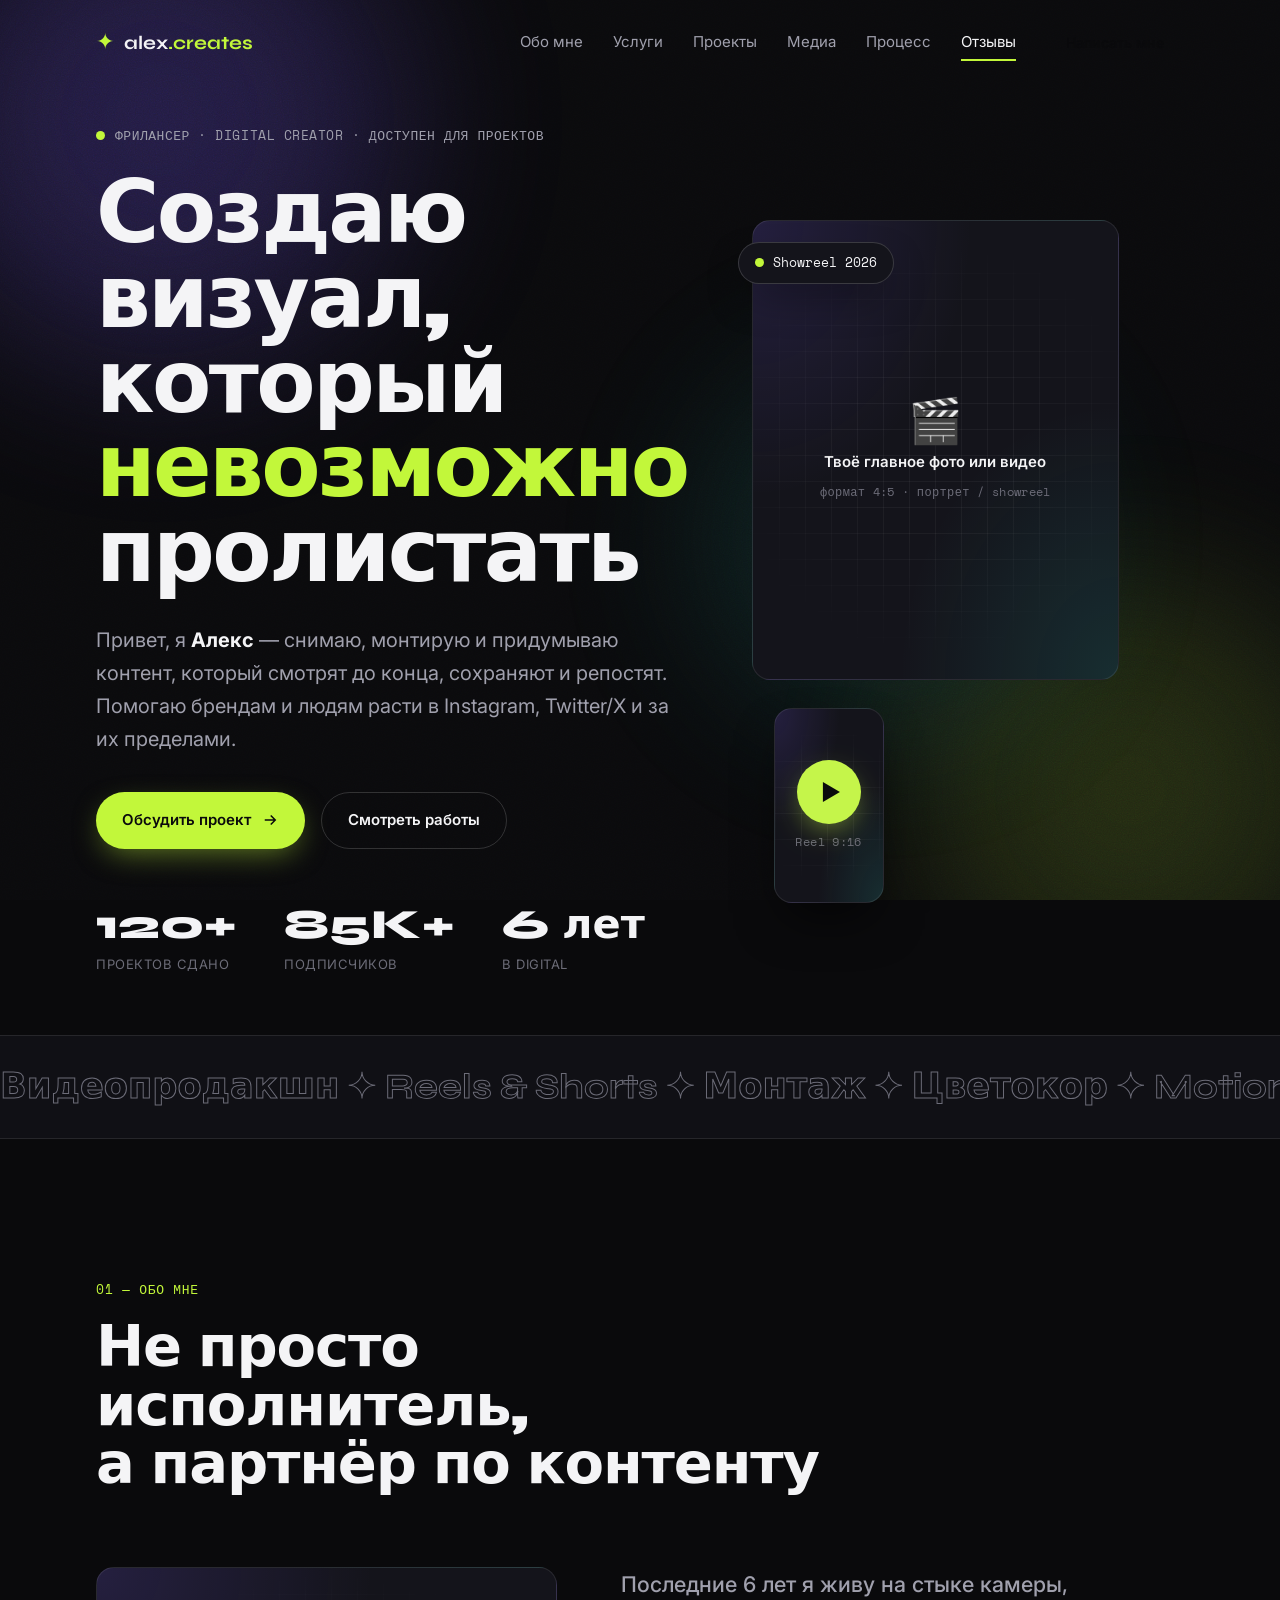
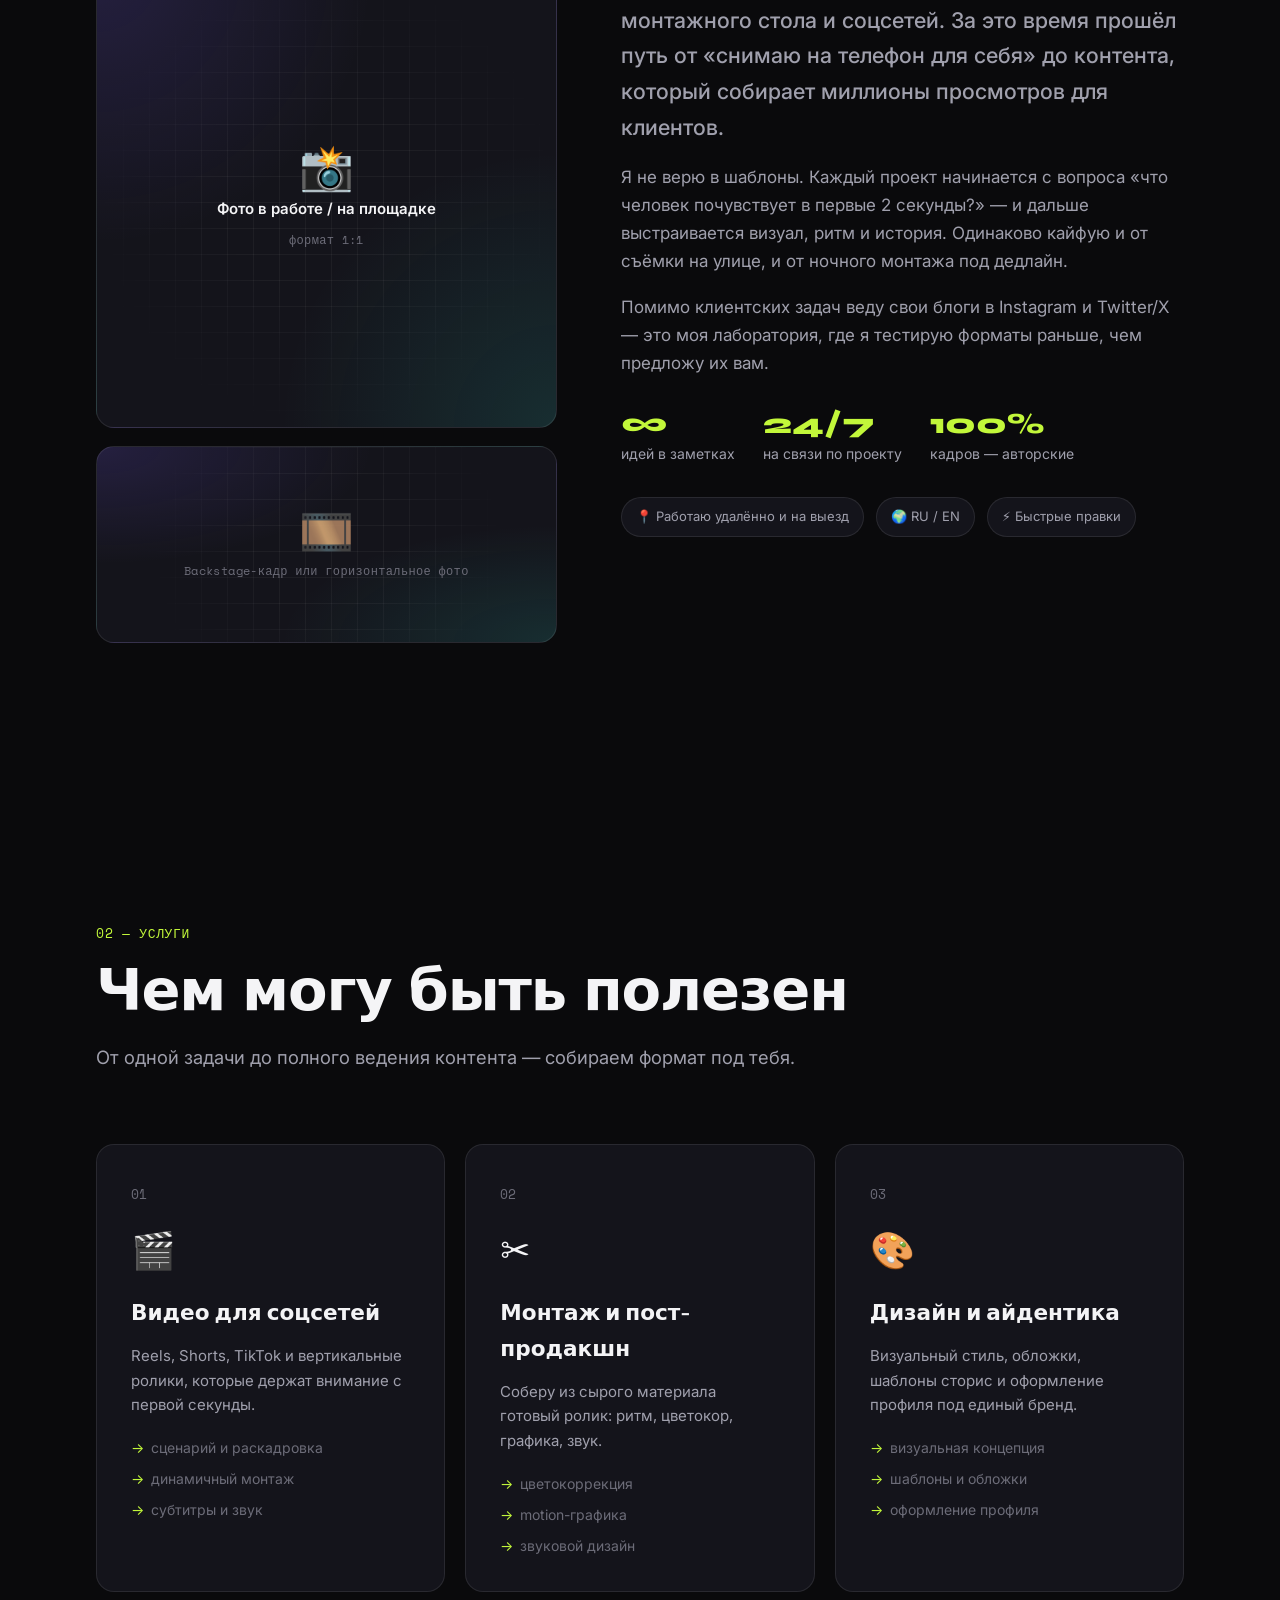
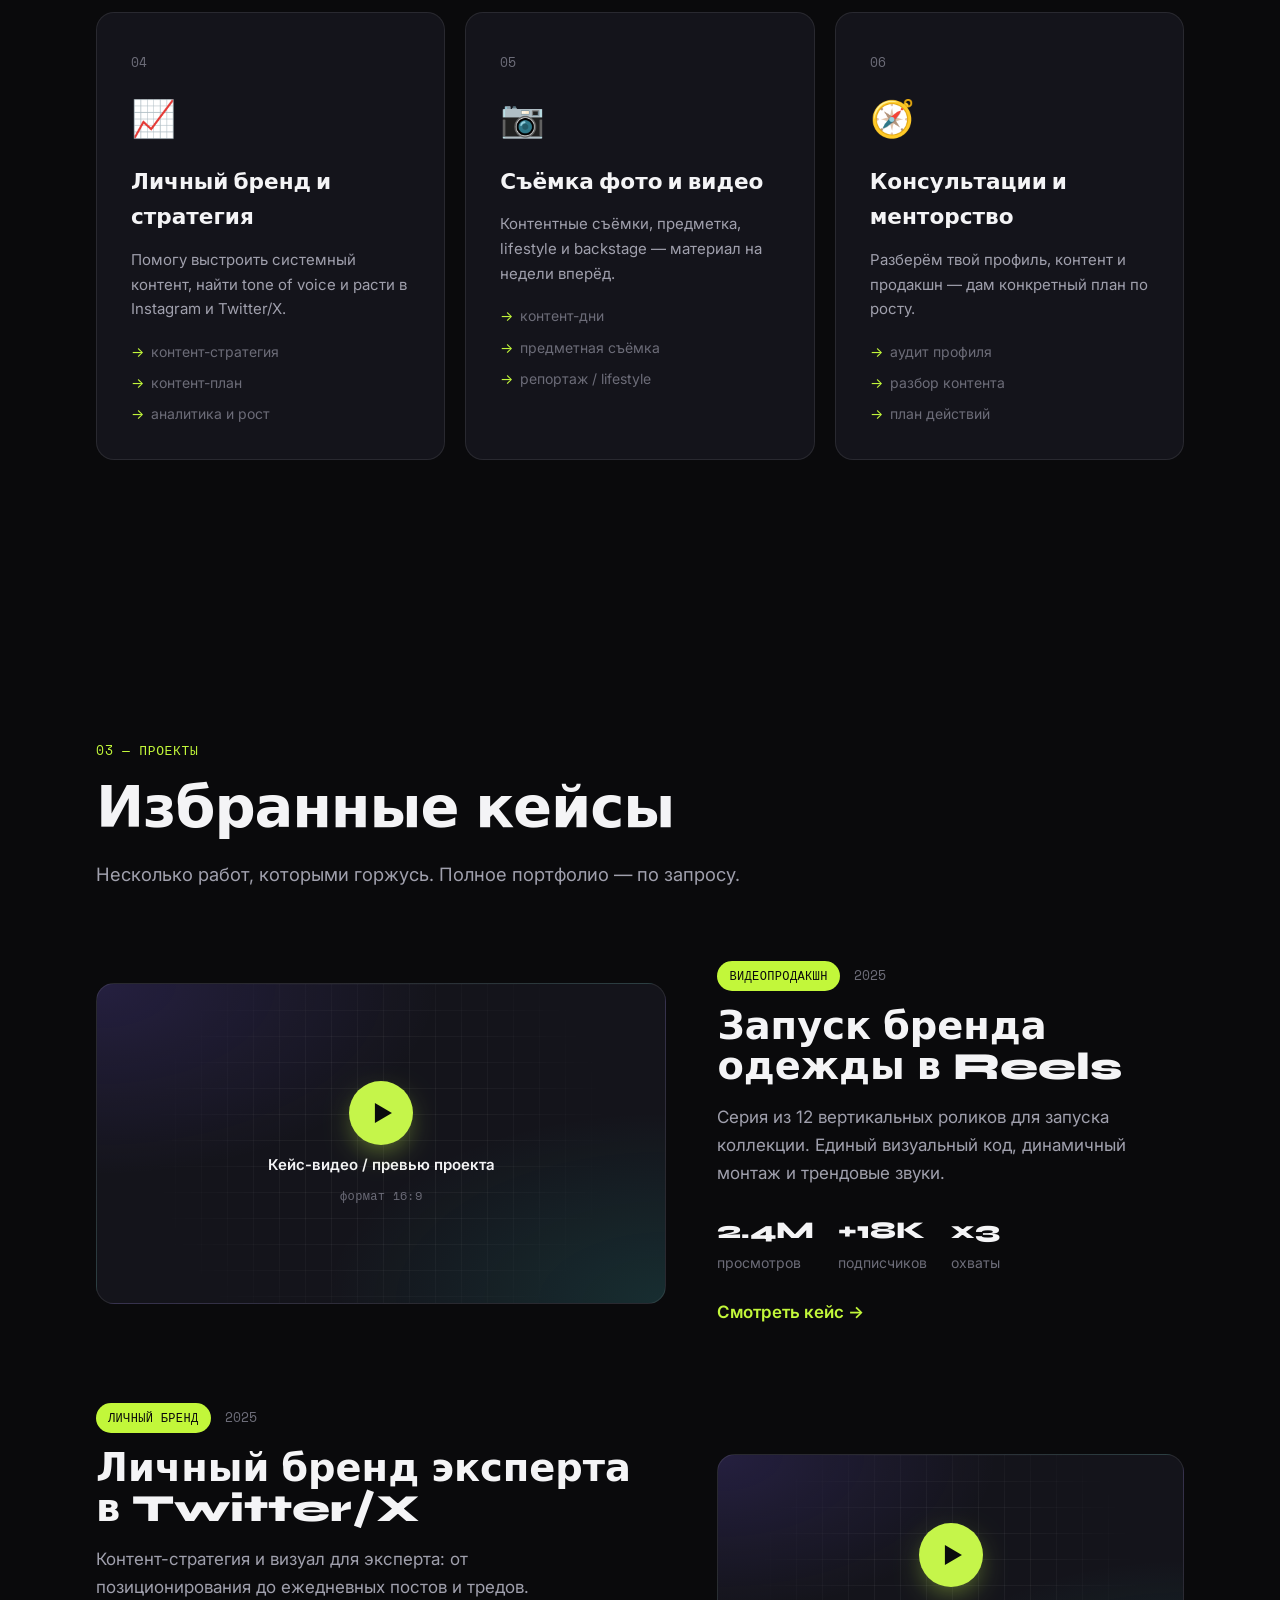
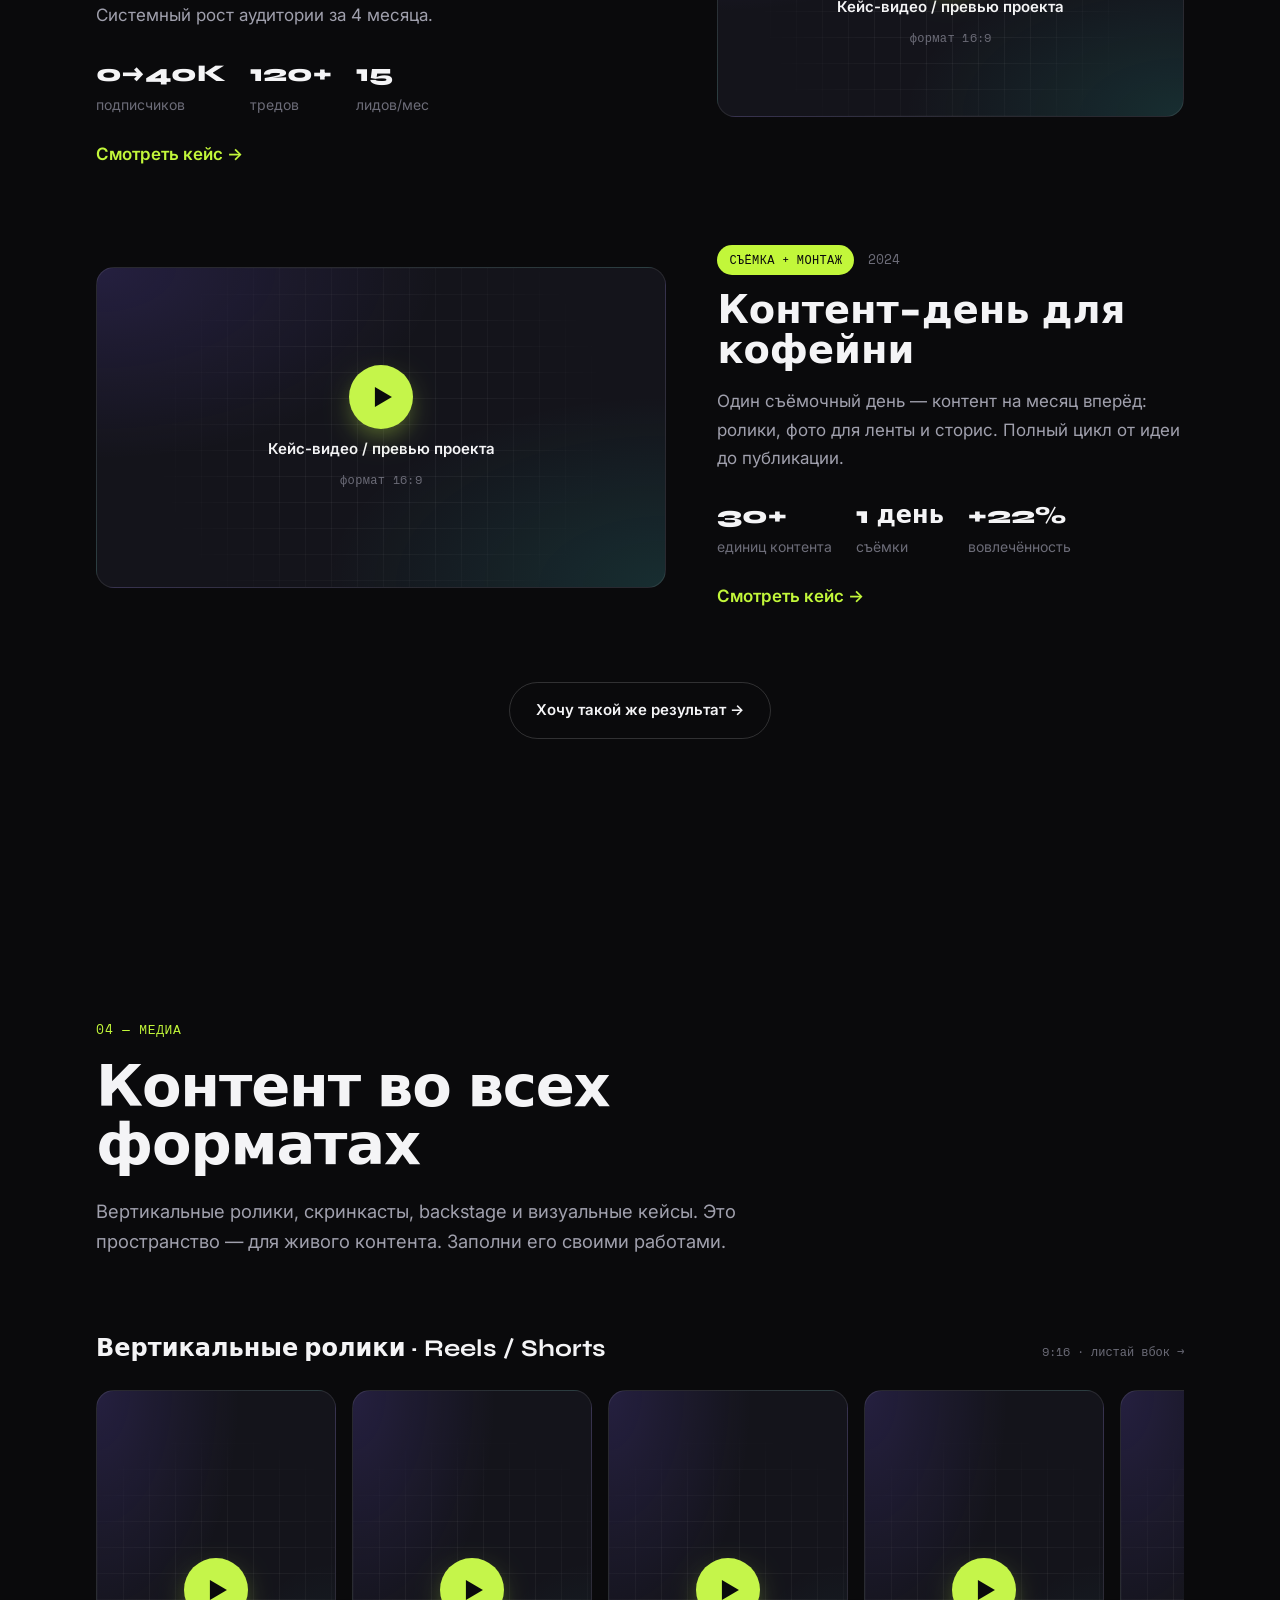
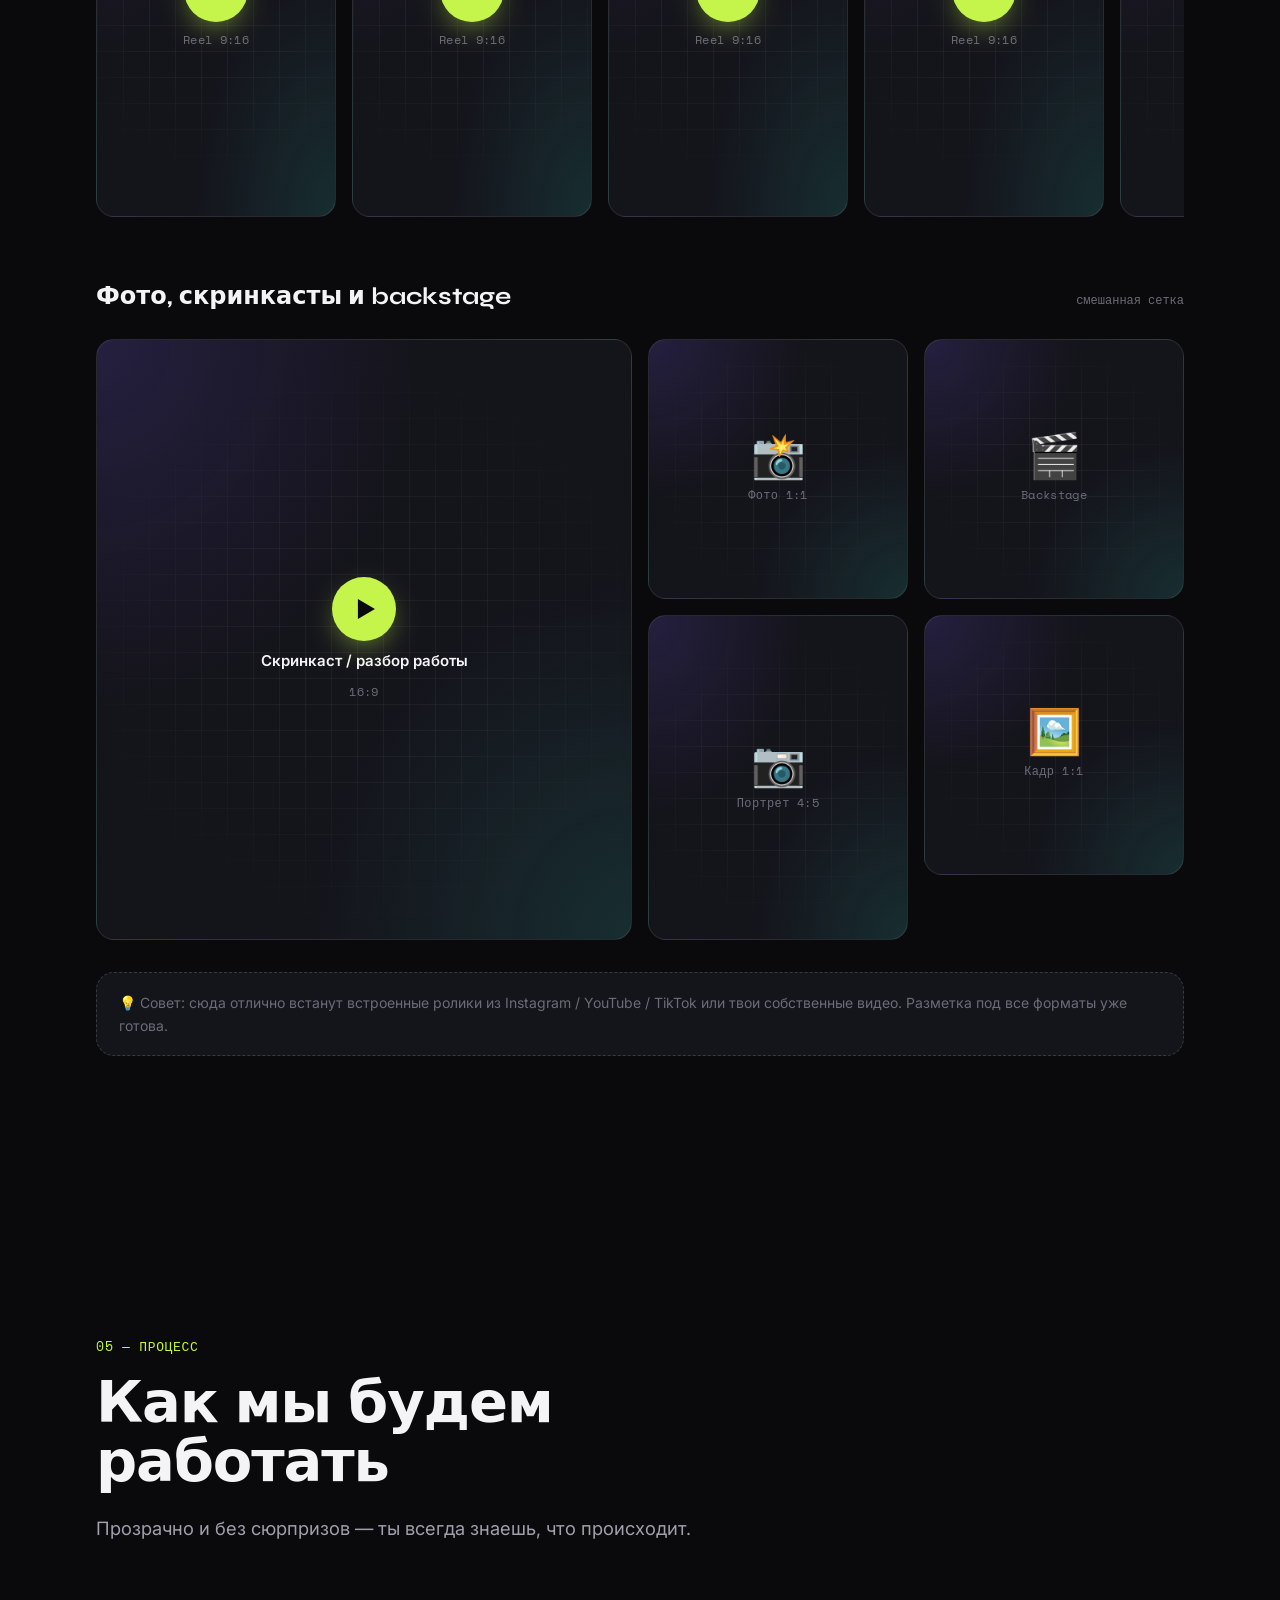
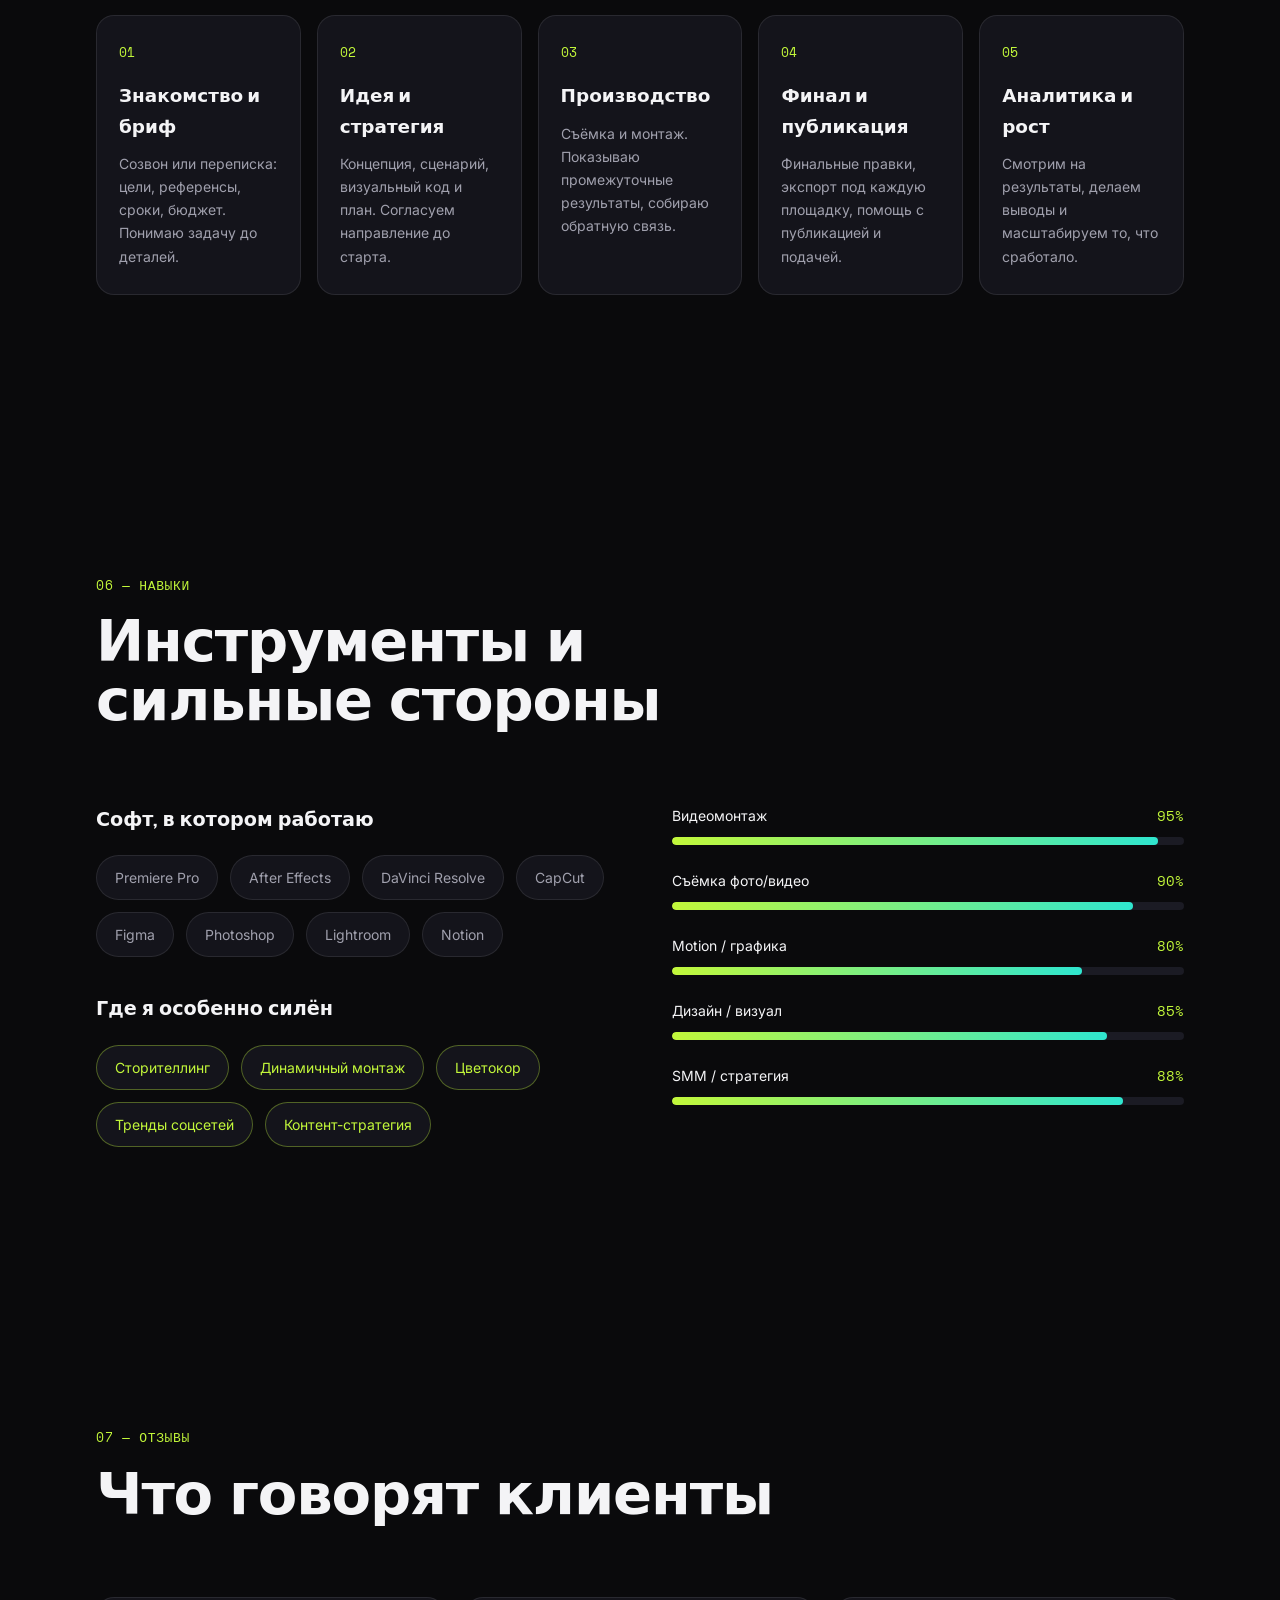
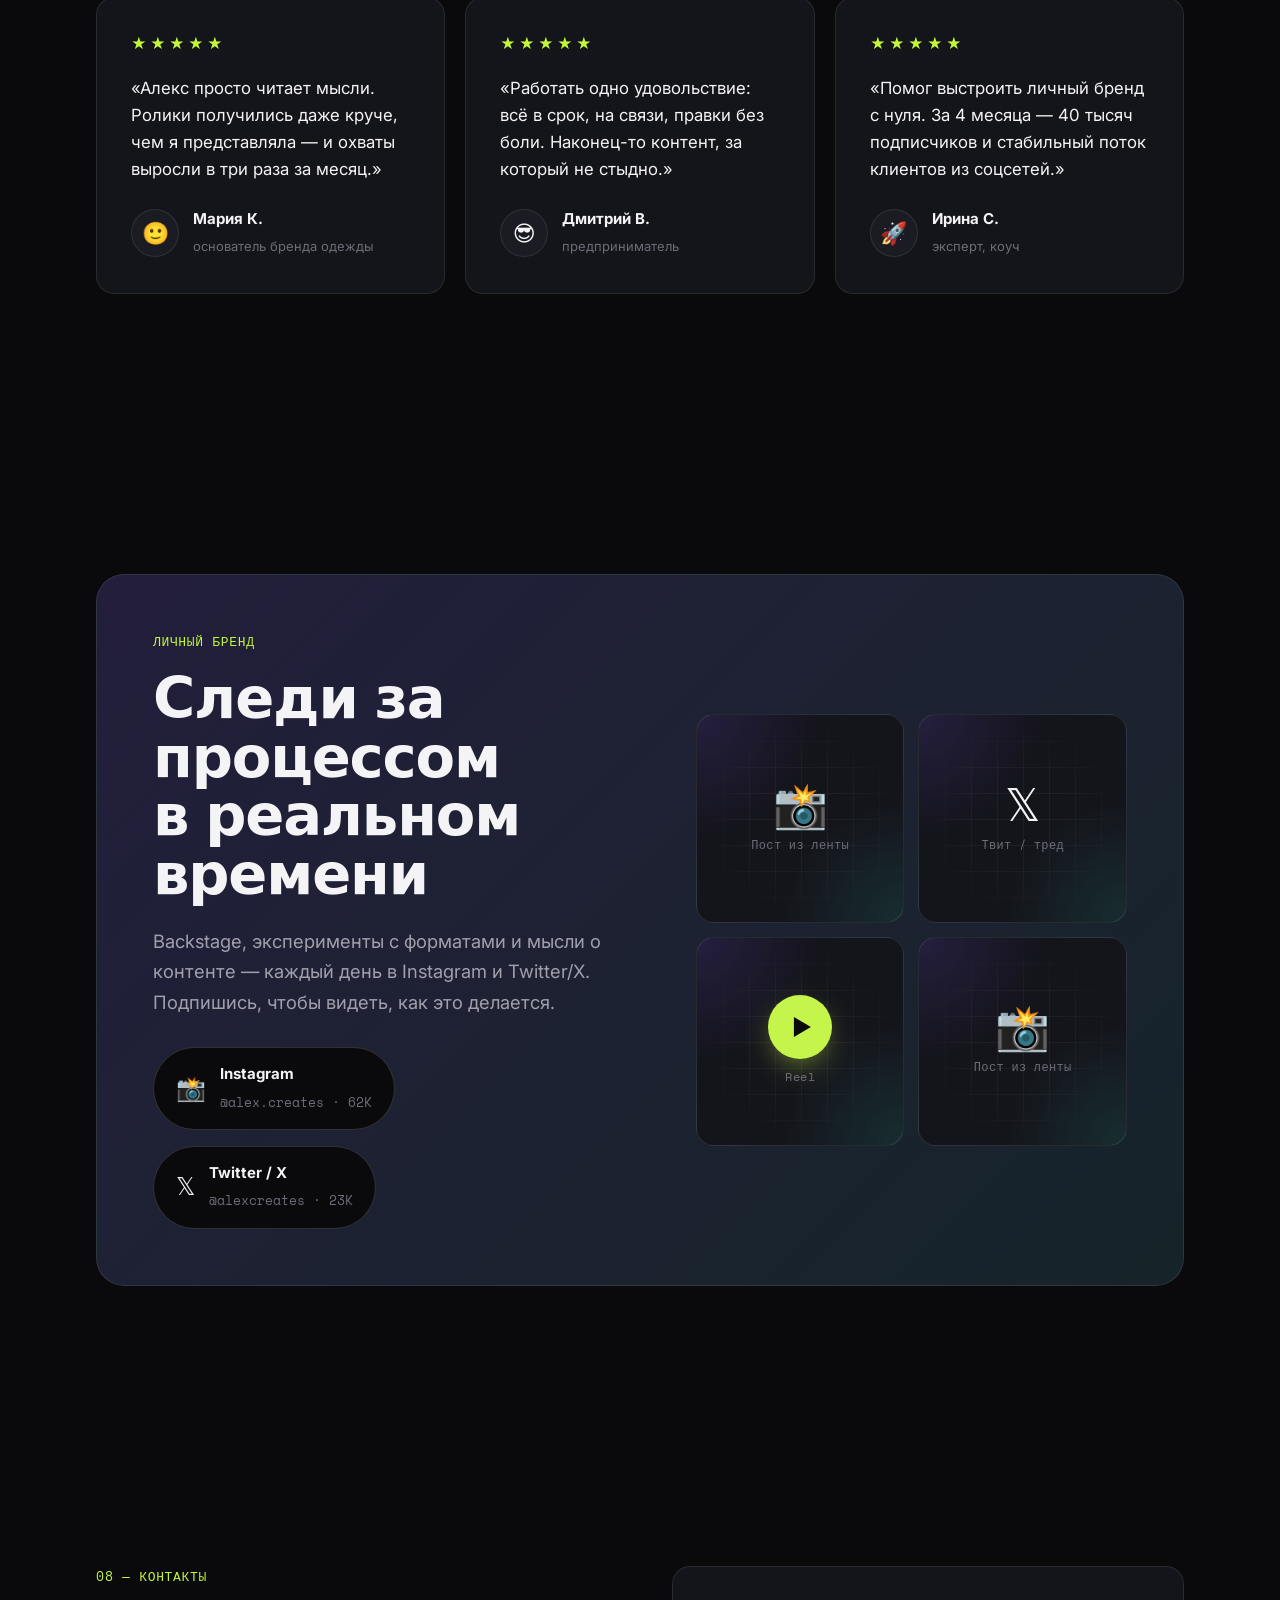
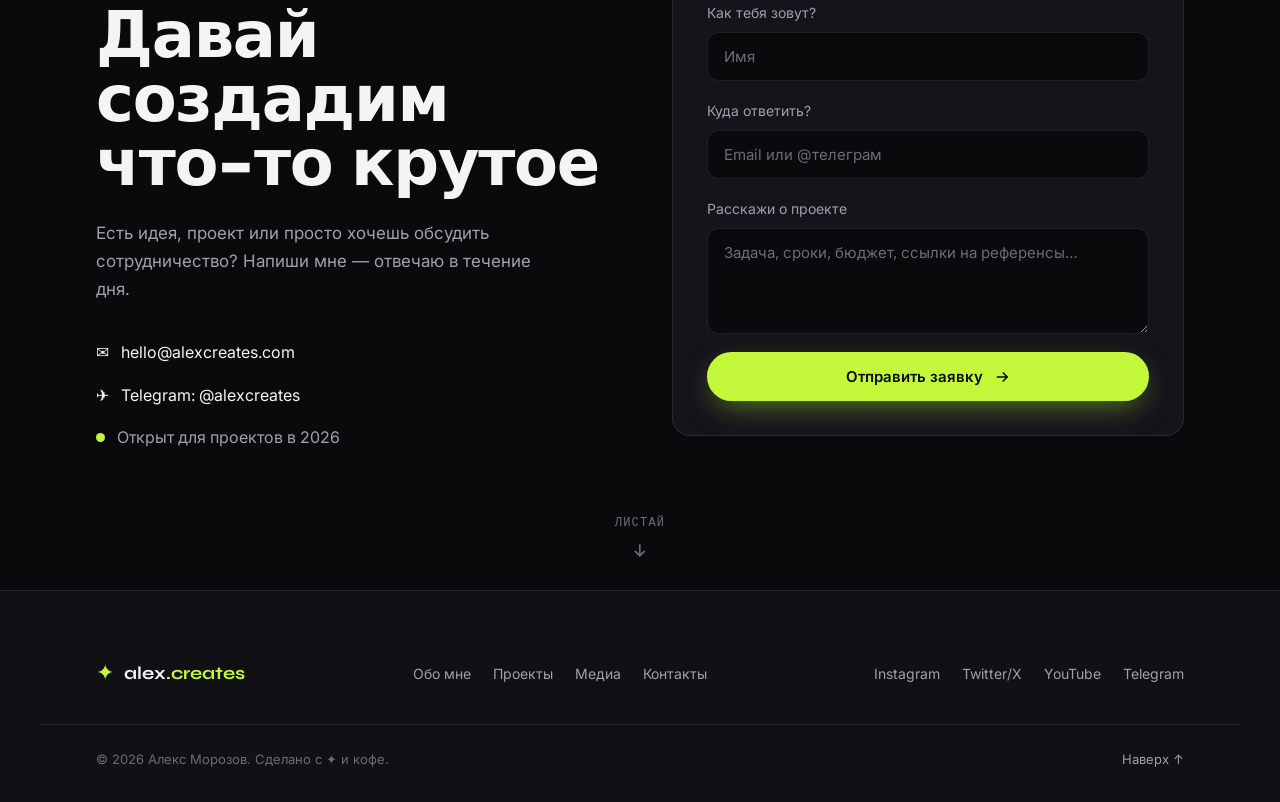
==== portfolio-standalone.html @ 22dbc84e "chore: добавить standalone-версию сайта (всё в одном файле) Встроены CSS и JS для открытия без серве" ====
<!DOCTYPE html>
<html lang="ru">
<head>
  <meta charset="UTF-8" />
  <meta name="viewport" content="width=device-width, initial-scale=1.0" />
  <meta name="theme-color" content="#0a0a0c" />

  <!-- ====== SEO / соцсети — отредактируй под себя ====== -->
  <title>Алекс Морозов — Digital Creator & Фрилансер</title>
  <meta name="description" content="Digital creator и фрилансер: видео, контент для соцсетей, дизайн и личный бренд. Создаю визуал, который невозможно пролистать. Открыт к новым проектам." />
  <meta name="author" content="Алекс Морозов" />

  <meta property="og:type" content="website" />
  <meta property="og:title" content="Алекс Морозов — Digital Creator & Фрилансер" />
  <meta property="og:description" content="Видео, контент для соцсетей, дизайн и личный бренд. Создаю визуал, который невозможно пролистать." />
  <meta property="og:image" content="assets/og-image.jpg" />
  <meta name="twitter:card" content="summary_large_image" />

  <!-- ====== Шрифты ====== -->
  <link rel="preconnect" href="https://fonts.googleapis.com" />
  <link rel="preconnect" href="https://fonts.gstatic.com" crossorigin />
  <link href="https://fonts.googleapis.com/css2?family=Syne:wght@600;700;800&family=Inter:wght@400;500;600&family=Space+Mono:wght@400;700&display=swap" rel="stylesheet" />

  <!-- ====== Иконка (можно заменить на свой favicon) ====== -->
  <link rel="icon" href="data:image/svg+xml,<svg xmlns='http://www.w3.org/2000/svg' viewBox='0 0 100 100'><text y='.9em' font-size='90'>✦</text></svg>" />

  <style>
/* =========================================================
   Alex Creates — портфолио digital creator
   Стиль: тёмная тема, акцент-лайм, ambient-градиенты
   ========================================================= */

/* ---------- Переменные ---------- */
:root {
  --bg: #0a0a0c;
  --bg-soft: #101015;
  --surface: #14141b;
  --surface-2: #1b1b24;
  --border: rgba(255, 255, 255, 0.09);
  --border-strong: rgba(255, 255, 255, 0.16);

  --text: #f4f4f6;
  --text-muted: #a0a0ad;
  --text-dim: #6c6c78;

  --acid: #c2f73a;          /* основной акцент */
  --acid-dark: #a6db1f;
  --violet: #7c5cff;
  --cyan: #2fe6cf;

  --radius: 18px;
  --radius-lg: 28px;
  --maxw: 1200px;
  --gutter: clamp(20px, 5vw, 56px);

  --font-display: "Syne", system-ui, sans-serif;
  --font-body: "Inter", system-ui, sans-serif;
  --font-mono: "Space Mono", ui-monospace, monospace;

  --ease: cubic-bezier(0.22, 1, 0.36, 1);
}

/* ---------- Reset ---------- */
*, *::before, *::after { box-sizing: border-box; margin: 0; padding: 0; }

html { scroll-behavior: smooth; -webkit-text-size-adjust: 100%; }

body {
  font-family: var(--font-body);
  background: var(--bg);
  color: var(--text);
  line-height: 1.65;
  font-size: 17px;
  overflow-x: hidden;
  -webkit-font-smoothing: antialiased;
  text-rendering: optimizeLegibility;
}

img, svg, video { display: block; max-width: 100%; }
a { color: inherit; text-decoration: none; }
button { font-family: inherit; cursor: pointer; border: none; background: none; color: inherit; }
ul, ol { list-style: none; }

::selection { background: var(--acid); color: #0a0a0c; }

:focus-visible { outline: 2px solid var(--acid); outline-offset: 3px; border-radius: 4px; }

.skip-link {
  position: absolute; left: 16px; top: -60px; z-index: 200;
  background: var(--acid); color: #0a0a0c; padding: 10px 18px;
  border-radius: 10px; font-weight: 600; transition: top .25s var(--ease);
}
.skip-link:focus { top: 16px; }

/* ---------- Контейнер / утилиты ---------- */
.container { width: 100%; max-width: var(--maxw); margin-inline: auto; padding-inline: var(--gutter); }

.section { padding-block: clamp(72px, 11vw, 140px); position: relative; }

.eyebrow {
  font-family: var(--font-mono); font-size: 13px; letter-spacing: .04em;
  color: var(--text-muted); text-transform: uppercase;
  display: inline-flex; align-items: center; gap: 10px; margin-bottom: 26px;
}

.status-dot {
  width: 9px; height: 9px; border-radius: 50%; background: var(--acid);
  box-shadow: 0 0 0 0 rgba(194, 247, 58, .6);
  animation: pulse 2.4s infinite;
}
@keyframes pulse {
  0% { box-shadow: 0 0 0 0 rgba(194, 247, 58, .55); }
  70% { box-shadow: 0 0 0 9px rgba(194, 247, 58, 0); }
  100% { box-shadow: 0 0 0 0 rgba(194, 247, 58, 0); }
}

.accent-text {
  color: var(--acid);
  position: relative;
  white-space: nowrap;
}

/* ---------- Заголовки секций ---------- */
.section__head { max-width: 760px; margin-bottom: clamp(40px, 6vw, 72px); }
.section__tag {
  font-family: var(--font-mono); font-size: 13px; color: var(--acid);
  letter-spacing: .05em; text-transform: uppercase; display: block; margin-bottom: 18px;
}
.section__title {
  font-family: var(--font-display); font-weight: 800;
  font-size: clamp(2rem, 5.5vw, 3.6rem); line-height: 1.02; letter-spacing: -0.02em;
}
.section__sub { color: var(--text-muted); margin-top: 20px; font-size: clamp(1rem, 2vw, 1.15rem); max-width: 60ch; }

/* ---------- Кнопки ---------- */
.btn {
  display: inline-flex; align-items: center; gap: 10px;
  padding: 15px 26px; border-radius: 100px; font-weight: 600;
  font-size: 15px; transition: transform .35s var(--ease), background .3s, color .3s, box-shadow .3s;
  white-space: nowrap; will-change: transform;
}
.btn svg { transition: transform .35s var(--ease); }
.btn:hover svg { transform: translateX(4px); }

.btn--primary { background: var(--acid); color: #0a0a0c; box-shadow: 0 10px 30px -8px rgba(194, 247, 58, .5); }
.btn--primary:hover { transform: translateY(-3px); box-shadow: 0 16px 40px -8px rgba(194, 247, 58, .65); }

.btn--ghost { border: 1.5px solid var(--border-strong); color: var(--text); }
.btn--ghost:hover { background: var(--text); color: var(--bg); transform: translateY(-3px); }

.btn--small { padding: 11px 20px; font-size: 14px; }
.btn--full { width: 100%; justify-content: center; }

/* ---------- Фоновые эффекты ---------- */
.grain {
  position: fixed; inset: 0; z-index: 1; pointer-events: none; opacity: .4;
  mix-blend-mode: overlay;
  background-image: url("data:image/svg+xml,%3Csvg xmlns='http://www.w3.org/2000/svg' width='120' height='120'%3E%3Cfilter id='n'%3E%3CfeTurbulence type='fractalNoise' baseFrequency='0.85' numOctaves='3' stitchTiles='stitch'/%3E%3C/filter%3E%3Crect width='100%25' height='100%25' filter='url(%23n)'/%3E%3C/svg%3E");
}

.bg-blobs { position: fixed; inset: 0; z-index: 0; pointer-events: none; overflow: hidden; }
.blob {
  position: absolute; border-radius: 50%; filter: blur(90px); opacity: .22;
  will-change: transform;
}
.blob--1 { width: 480px; height: 480px; background: var(--violet); top: -120px; left: -80px; animation: float1 22s var(--ease) infinite alternate; }
.blob--2 { width: 420px; height: 420px; background: var(--acid); bottom: -100px; right: -60px; opacity: .14; animation: float2 26s var(--ease) infinite alternate; }
.blob--3 { width: 360px; height: 360px; background: var(--cyan); top: 40%; left: 55%; opacity: .12; animation: float3 30s var(--ease) infinite alternate; }
@keyframes float1 { to { transform: translate(120px, 80px) scale(1.15); } }
@keyframes float2 { to { transform: translate(-100px, -60px) scale(1.1); } }
@keyframes float3 { to { transform: translate(-80px, 60px) scale(.9); } }

/* поверх фоновых слоёв — контент */
.header, main, .footer { position: relative; z-index: 2; }

/* ---------- Кастомный курсор ---------- */
.cursor, .cursor-dot { position: fixed; top: 0; left: 0; z-index: 999; pointer-events: none; border-radius: 50%; opacity: 0; }
.cursor {
  width: 34px; height: 34px; border: 1.5px solid var(--acid);
  transform: translate(-50%, -50%);
  transition: width .25s var(--ease), height .25s var(--ease), background .25s, opacity .3s, border-color .25s;
}
.cursor-dot { width: 6px; height: 6px; background: var(--acid); transform: translate(-50%, -50%); }
.cursor.is-link { width: 60px; height: 60px; background: rgba(194, 247, 58, .12); border-color: transparent; }
.cursor.is-media { width: 76px; height: 76px; background: rgba(194, 247, 58, .14); border-color: var(--acid); }
.cursor.is-media::after { content: "VIEW"; font-family: var(--font-mono); font-size: 11px; color: var(--acid); letter-spacing: .05em; }
.cursor { display: flex; align-items: center; justify-content: center; }
body.cursor-ready { cursor: none; }
body.cursor-ready a, body.cursor-ready button, body.cursor-ready [data-cursor] { cursor: none; }

/* ---------- Шапка ---------- */
.header {
  position: fixed; top: 0; left: 0; right: 0; z-index: 100;
  padding-block: 20px; transition: padding .3s var(--ease), background .3s, border-color .3s;
  border-bottom: 1px solid transparent;
}
.header.is-scrolled {
  padding-block: 12px;
  background: rgba(10, 10, 12, .72);
  backdrop-filter: blur(16px);
  border-bottom: 1px solid var(--border);
}
.header__inner { display: flex; align-items: center; justify-content: space-between; gap: 24px; }

.logo { display: inline-flex; align-items: center; gap: 10px; font-family: var(--font-display); font-weight: 700; font-size: 19px; }
.logo__mark { color: var(--acid); font-size: 22px; transition: transform .5s var(--ease); }
.logo:hover .logo__mark { transform: rotate(180deg) scale(1.1); }
.logo__accent { color: var(--acid); }

.nav { display: flex; align-items: center; gap: 30px; }
.nav__link { font-size: 15px; color: var(--text-muted); transition: color .25s; position: relative; }
.nav__link::after {
  content: ""; position: absolute; left: 0; bottom: -6px; width: 0; height: 2px;
  background: var(--acid); transition: width .3s var(--ease);
}
.nav__link:hover, .nav__link.is-active { color: var(--text); }
.nav__link:hover::after, .nav__link.is-active::after { width: 100%; }
.nav__cta { color: #0a0a0c !important; }

.burger { display: none; width: 44px; height: 44px; flex-direction: column; justify-content: center; align-items: center; gap: 5px; }
.burger span { width: 24px; height: 2px; background: var(--text); border-radius: 2px; transition: transform .3s var(--ease), opacity .3s; }
.burger.is-open span:nth-child(1) { transform: translateY(7px) rotate(45deg); }
.burger.is-open span:nth-child(2) { opacity: 0; }
.burger.is-open span:nth-child(3) { transform: translateY(-7px) rotate(-45deg); }

/* ---------- Hero ---------- */
.hero { min-height: 100vh; display: flex; flex-direction: column; justify-content: center; padding-top: 120px; padding-bottom: 60px; }
.hero__grid { display: grid; grid-template-columns: 1.15fr 0.85fr; gap: clamp(32px, 5vw, 72px); align-items: center; }

.hero__title {
  font-family: var(--font-display); font-weight: 800;
  font-size: clamp(2.6rem, 7.5vw, 5.4rem); line-height: 0.98; letter-spacing: -0.03em;
  margin-bottom: 28px;
}
.hero__lead { color: var(--text-muted); font-size: clamp(1.05rem, 2.2vw, 1.25rem); max-width: 52ch; margin-bottom: 36px; }
.hero__lead strong { color: var(--text); }

.hero__actions { display: flex; flex-wrap: wrap; gap: 16px; margin-bottom: 56px; }

.hero__stats { display: flex; gap: clamp(24px, 4vw, 48px); flex-wrap: wrap; }
.hero__stats li { display: flex; flex-direction: column; }
.stat__num { font-family: var(--font-display); font-weight: 800; font-size: clamp(1.8rem, 4vw, 2.6rem); line-height: 1; color: var(--text); }
.stat__label { font-size: 13px; color: var(--text-dim); margin-top: 8px; text-transform: uppercase; letter-spacing: .04em; }

/* Hero media */
.hero__media { position: relative; }
.hero__media-badge {
  position: absolute; top: 22px; left: -14px; z-index: 5;
  background: var(--surface); border: 1px solid var(--border-strong); border-radius: 100px;
  padding: 9px 16px; font-size: 13px; font-family: var(--font-mono); display: inline-flex; align-items: center; gap: 9px;
  box-shadow: 0 18px 40px -12px rgba(0,0,0,.6);
}
.hero__media-mini {
  position: absolute; bottom: -28px; right: -22px; width: 110px; z-index: 5;
  box-shadow: 0 24px 50px -14px rgba(0,0,0,.7); border-color: var(--border-strong);
}

/* ---------- Медиа-слоты (заглушки под контент) ---------- */
.media-slot {
  position: relative; overflow: hidden; border-radius: var(--radius);
  background:
    radial-gradient(120% 120% at 0% 0%, rgba(124,92,255,.16), transparent 50%),
    radial-gradient(120% 120% at 100% 100%, rgba(47,230,207,.12), transparent 50%),
    var(--surface);
  border: 1px solid var(--border);
  transition: border-color .35s var(--ease), transform .45s var(--ease), box-shadow .45s var(--ease);
}
.media-slot::after { /* мягкая «решётка», чтобы заглушка читалась как место под медиа */
  content: ""; position: absolute; inset: 0; opacity: .5; pointer-events: none;
  background-image: linear-gradient(var(--border) 1px, transparent 1px), linear-gradient(90deg, var(--border) 1px, transparent 1px);
  background-size: 26px 26px; mask-image: radial-gradient(circle at center, #000 30%, transparent 75%);
}
.media-slot:hover { border-color: var(--acid); transform: translateY(-4px); box-shadow: 0 24px 50px -18px rgba(194,247,58,.25); }
.media-slot__inner {
  position: absolute; inset: 0; z-index: 2; display: flex; flex-direction: column; align-items: center; justify-content: center;
  text-align: center; gap: 8px; padding: 18px;
}
.media-slot__icon { font-size: clamp(28px, 5vw, 44px); line-height: 1; filter: grayscale(.1); transition: transform .4s var(--ease); }
.media-slot:hover .media-slot__icon { transform: scale(1.12) translateY(-2px); }
.media-slot__icon--play {
  width: 64px; height: 64px; border-radius: 50%; background: var(--acid); color: #0a0a0c;
  display: flex; align-items: center; justify-content: center; font-size: 22px; padding-left: 4px;
  box-shadow: 0 10px 30px -8px rgba(194,247,58,.6);
}
.media-slot__title { font-weight: 600; font-size: 15px; color: var(--text); max-width: 24ch; }
.media-slot__hint { font-family: var(--font-mono); font-size: 12px; color: var(--text-dim); letter-spacing: .03em; }

/* пропорции */
.media-slot--portrait { aspect-ratio: 4 / 5; }
.media-slot--square   { aspect-ratio: 1 / 1; }
.media-slot--reel     { aspect-ratio: 9 / 16; }
.media-slot--video    { aspect-ratio: 16 / 9; }
.media-slot--wide     { aspect-ratio: 21 / 9; }

/* ---------- Scroll cue ---------- */
.scroll-cue {
  position: absolute; bottom: 30px; left: 50%; transform: translateX(-50%);
  display: flex; flex-direction: column; align-items: center; gap: 8px;
  font-family: var(--font-mono); font-size: 12px; color: var(--text-dim); letter-spacing: .1em; text-transform: uppercase;
}
.scroll-cue svg { animation: bob 2s var(--ease) infinite; }
@keyframes bob { 0%,100% { transform: translateY(0); } 50% { transform: translateY(6px); } }

/* ---------- Marquee ---------- */
.marquee { overflow: hidden; border-block: 1px solid var(--border); padding-block: 22px; background: var(--bg-soft); }
.marquee__track { display: flex; gap: 0; white-space: nowrap; width: max-content; animation: marquee 32s linear infinite; }
.marquee__track span {
  font-family: var(--font-display); font-weight: 700; font-size: clamp(1.4rem, 3vw, 2.2rem);
  color: transparent; -webkit-text-stroke: 1px var(--text-dim); padding-right: 28px;
}
@keyframes marquee { to { transform: translateX(-50%); } }
.marquee:hover .marquee__track { animation-play-state: paused; }

/* ---------- About ---------- */
.about__grid { display: grid; grid-template-columns: 0.9fr 1.1fr; gap: clamp(32px, 5vw, 64px); align-items: start; }
.about__media { display: flex; flex-direction: column; gap: 18px; position: sticky; top: 100px; }
.about__lead { font-size: clamp(1.1rem, 2.2vw, 1.35rem); color: var(--text); font-weight: 500; margin-bottom: 20px; }
.about__text p { color: var(--text-muted); margin-bottom: 18px; }

.about__facts { display: flex; flex-wrap: wrap; gap: 28px; margin: 32px 0; }
.about__facts li { font-size: 14px; color: var(--text-muted); display: flex; flex-direction: column; }
.about__fact-num { font-family: var(--font-display); font-weight: 800; font-size: 1.8rem; color: var(--acid); line-height: 1; margin-bottom: 4px; }

.about__tags { display: flex; flex-wrap: wrap; gap: 12px; }
.about__tags span { font-size: 13px; padding: 8px 14px; border-radius: 100px; border: 1px solid var(--border); color: var(--text-muted); background: var(--surface); }

/* ---------- Cards (общее) ---------- */
.card {
  background: var(--surface); border: 1px solid var(--border); border-radius: var(--radius);
  padding: clamp(24px, 3vw, 34px); transition: border-color .35s var(--ease), transform .45s var(--ease), background .35s;
  position: relative; overflow: hidden;
}
.card::before {
  content: ""; position: absolute; inset: 0; opacity: 0; transition: opacity .4s;
  background: radial-gradient(400px 200px at var(--mx, 50%) var(--my, 0%), rgba(194,247,58,.10), transparent 70%);
  pointer-events: none;
}
.card:hover { border-color: var(--border-strong); transform: translateY(-5px); }
.card:hover::before { opacity: 1; }

/* ---------- Services ---------- */
.services__grid { display: grid; grid-template-columns: repeat(3, 1fr); gap: 20px; }
.service__num { font-family: var(--font-mono); font-size: 13px; color: var(--text-dim); }
.service__icon { font-size: 36px; display: block; margin: 14px 0 16px; }
.service__title { font-family: var(--font-display); font-weight: 700; font-size: 1.35rem; margin-bottom: 12px; }
.service > p { color: var(--text-muted); font-size: 15px; margin-bottom: 18px; }
.service__list { display: flex; flex-direction: column; gap: 8px; }
.service__list li { font-size: 14px; color: var(--text-dim); padding-left: 20px; position: relative; }
.service__list li::before { content: "→"; position: absolute; left: 0; color: var(--acid); }

/* ---------- Work / Cases ---------- */
.work__list { display: flex; flex-direction: column; gap: clamp(40px, 6vw, 80px); }
.case { display: grid; grid-template-columns: 1.1fr 0.9fr; gap: clamp(28px, 4vw, 56px); align-items: center; }
.case--reverse .case__media { order: 2; }
.case__media { width: 100%; }
.case__meta { display: flex; align-items: center; gap: 14px; margin-bottom: 16px; }
.case__cat { font-family: var(--font-mono); font-size: 12px; color: #0a0a0c; background: var(--acid); padding: 5px 12px; border-radius: 100px; text-transform: uppercase; letter-spacing: .03em; }
.case__year { font-family: var(--font-mono); font-size: 13px; color: var(--text-dim); }
.case__title { font-family: var(--font-display); font-weight: 800; font-size: clamp(1.5rem, 3.4vw, 2.4rem); line-height: 1.05; margin-bottom: 16px; }
.case__desc { color: var(--text-muted); margin-bottom: 24px; max-width: 48ch; }
.case__results { display: flex; flex-wrap: wrap; gap: 24px; margin-bottom: 24px; }
.case__results li { font-size: 14px; color: var(--text-dim); }
.case__results b { display: block; font-family: var(--font-display); font-weight: 800; font-size: 1.5rem; color: var(--text); }
.case__link { font-weight: 600; color: var(--acid); transition: gap .3s, opacity .3s; display: inline-block; }
.case:hover .case__link { opacity: .85; }
.work__cta { margin-top: clamp(40px, 6vw, 72px); text-align: center; }

/* ---------- Media section ---------- */
.media__row-head { display: flex; align-items: baseline; justify-content: space-between; gap: 16px; margin: 44px 0 22px; flex-wrap: wrap; }
.media__row-head:first-of-type { margin-top: 0; }
.media__row-head h3 { font-family: var(--font-display); font-weight: 700; font-size: clamp(1.15rem, 2.4vw, 1.5rem); }
.media__hint { font-family: var(--font-mono); font-size: 12px; color: var(--text-dim); }

.media__reels {
  display: flex; gap: 16px; overflow-x: auto; padding-bottom: 16px; scroll-snap-type: x mandatory;
  scrollbar-width: thin; scrollbar-color: var(--border-strong) transparent;
}
.media__reels .media-slot { flex: 0 0 clamp(180px, 42vw, 240px); scroll-snap-align: start; }
.media__reels::-webkit-scrollbar { height: 8px; }
.media__reels::-webkit-scrollbar-thumb { background: var(--border-strong); border-radius: 100px; }

.media__gallery { display: grid; grid-template-columns: repeat(4, 1fr); gap: 16px; grid-auto-flow: dense; }
.gallery__item--big { grid-column: span 2; grid-row: span 2; }
.gallery__item--big.media-slot--video { aspect-ratio: auto; }

.media__note { margin-top: 32px; font-size: 14px; color: var(--text-dim); background: var(--surface); border: 1px dashed var(--border-strong); border-radius: var(--radius); padding: 18px 22px; }

/* ---------- Process ---------- */
.process__steps { display: grid; grid-template-columns: repeat(5, 1fr); gap: 16px; counter-reset: step; }
.process__step { background: var(--surface); border: 1px solid var(--border); border-radius: var(--radius); padding: 26px 22px; transition: border-color .35s, transform .45s var(--ease), background .35s; }
.process__step:hover { border-color: var(--acid); transform: translateY(-6px); }
.process__step-num { font-family: var(--font-mono); font-size: 13px; color: var(--acid); display: block; margin-bottom: 18px; }
.process__step h3 { font-family: var(--font-display); font-weight: 700; font-size: 1.15rem; margin-bottom: 10px; }
.process__step p { font-size: 14px; color: var(--text-muted); }

/* ---------- Skills ---------- */
.skills__grid { display: grid; grid-template-columns: 1fr 1fr; gap: clamp(32px, 5vw, 64px); align-items: start; }
.skills__col-title { font-family: var(--font-display); font-weight: 700; font-size: 1.2rem; margin-bottom: 20px; }
.skills__col-title--mt { margin-top: 36px; }
.skills__tools, .skills__tags { display: flex; flex-wrap: wrap; gap: 12px; }
.tool { font-size: 14px; padding: 10px 18px; border-radius: 100px; border: 1px solid var(--border); background: var(--surface); color: var(--text-muted); transition: border-color .3s, color .3s, transform .3s; }
.tool:hover { border-color: var(--border-strong); color: var(--text); transform: translateY(-2px); }
.tool--accent { border-color: rgba(194,247,58,.35); color: var(--acid); }

.skills__bars { display: flex; flex-direction: column; gap: 24px; }
.skills__bar-head { display: flex; justify-content: space-between; font-size: 14px; margin-bottom: 10px; }
.skills__bar-head span:last-child { font-family: var(--font-mono); color: var(--acid); }
.skills__bar { height: 8px; border-radius: 100px; background: var(--surface-2); overflow: hidden; }
.skills__bar i { display: block; height: 100%; width: 0; border-radius: 100px; background: linear-gradient(90deg, var(--acid), var(--cyan)); transition: width 1.2s var(--ease); }
.skills__bar.is-filled i { width: var(--w); }

/* ---------- Testimonials ---------- */
.testimonials__grid { display: grid; grid-template-columns: repeat(3, 1fr); gap: 20px; }
.testimonial__stars { color: var(--acid); letter-spacing: 3px; margin-bottom: 18px; font-size: 15px; }
.testimonial blockquote { font-size: 1.05rem; color: var(--text); margin-bottom: 24px; line-height: 1.6; }
.testimonial__author { display: flex; align-items: center; gap: 14px; }
.testimonial__avatar {
  width: 48px; height: 48px; border-radius: 50%; display: grid; place-items: center; font-size: 22px;
  background: var(--surface-2); border: 1px solid var(--border); flex-shrink: 0;
}
.testimonial__author b { display: block; font-size: 15px; }
.testimonial__author small { color: var(--text-dim); font-size: 13px; }

/* ---------- Social ---------- */
.social__card {
  display: grid; grid-template-columns: 1fr 0.9fr; gap: clamp(32px, 5vw, 64px); align-items: center;
  background: linear-gradient(135deg, rgba(124,92,255,.14), rgba(47,230,207,.08)), var(--surface);
  border: 1px solid var(--border); border-radius: var(--radius-lg); padding: clamp(28px, 5vw, 56px);
}
.social__links { display: flex; flex-wrap: wrap; gap: 16px; margin-top: 30px; }
.social__btn {
  display: inline-flex; align-items: center; gap: 14px; padding: 14px 22px; border-radius: 100px;
  border: 1px solid var(--border-strong); background: var(--bg); transition: border-color .3s, transform .35s var(--ease), background .3s;
}
.social__btn:hover { border-color: var(--acid); transform: translateY(-3px); }
.social__btn-icon { font-size: 24px; }
.social__btn b { display: block; font-size: 15px; }
.social__btn small { color: var(--text-dim); font-size: 13px; font-family: var(--font-mono); }
.social__feed { display: grid; grid-template-columns: 1fr 1fr; gap: 14px; }

/* ---------- Contact ---------- */
.contact__grid { display: grid; grid-template-columns: 1fr 1fr; gap: clamp(32px, 5vw, 64px); align-items: start; }
.contact__title { font-family: var(--font-display); font-weight: 800; font-size: clamp(2.2rem, 6vw, 4rem); line-height: 1; letter-spacing: -0.02em; margin: 18px 0 22px; }
.contact__sub { color: var(--text-muted); max-width: 42ch; margin-bottom: 36px; }
.contact__channels { display: flex; flex-direction: column; gap: 16px; }
.contact__channel { display: inline-flex; align-items: center; gap: 12px; font-size: 16px; color: var(--text); transition: color .25s; width: fit-content; }
.contact__channel:hover { color: var(--acid); }
.contact__channel--static { color: var(--text-muted); }

.contact__form { display: flex; flex-direction: column; gap: 18px; }
.field { display: flex; flex-direction: column; gap: 8px; }
.field label { font-size: 14px; color: var(--text-muted); }
.field input, .field textarea {
  background: var(--bg); border: 1px solid var(--border); border-radius: 12px; padding: 14px 16px;
  color: var(--text); font-family: inherit; font-size: 15px; transition: border-color .25s, background .25s; resize: vertical;
}
.field input:focus, .field textarea:focus { border-color: var(--acid); outline: none; background: var(--bg-soft); }
.field input::placeholder, .field textarea::placeholder { color: var(--text-dim); }
.contact__form-note { font-size: 14px; padding: 12px 16px; border-radius: 12px; }
.contact__form-note.is-ok { background: rgba(194,247,58,.12); color: var(--acid); border: 1px solid rgba(194,247,58,.3); }
.contact__form-note.is-err { background: rgba(255,90,90,.12); color: #ff8b8b; border: 1px solid rgba(255,90,90,.3); }

/* ---------- Footer ---------- */
.footer { border-top: 1px solid var(--border); padding-top: clamp(40px, 6vw, 64px); padding-bottom: 32px; background: var(--bg-soft); }
.footer__inner { display: flex; align-items: center; justify-content: space-between; gap: 24px; flex-wrap: wrap; padding-bottom: 32px; border-bottom: 1px solid var(--border); }
.footer__brand { display: inline-flex; align-items: center; gap: 10px; font-family: var(--font-display); font-weight: 700; font-size: 18px; }
.footer__nav, .footer__socials { display: flex; flex-wrap: wrap; gap: 22px; }
.footer__nav a, .footer__socials a { font-size: 14px; color: var(--text-muted); transition: color .25s; }
.footer__nav a:hover, .footer__socials a:hover { color: var(--acid); }
.footer__bottom { display: flex; align-items: center; justify-content: space-between; gap: 16px; flex-wrap: wrap; margin-top: 24px; }
.footer__bottom span { font-size: 13px; color: var(--text-dim); }
.footer__top { font-size: 13px; color: var(--text-muted); transition: color .25s; }
.footer__top:hover { color: var(--acid); }

/* ---------- Reveal-анимации ---------- */
.reveal { opacity: 0; transform: translateY(34px); transition: opacity .8s var(--ease), transform .8s var(--ease); }
.reveal.is-visible { opacity: 1; transform: none; }

/* ============ Адаптив ============ */
@media (max-width: 980px) {
  .hero__grid { grid-template-columns: 1fr; }
  .hero__media { max-width: 420px; margin-inline: auto; order: -1; }
  .about__grid, .skills__grid, .social__card, .contact__grid { grid-template-columns: 1fr; }
  .about__media { position: static; flex-direction: row; }
  .about__media .media-slot--square { flex: 1; }
  .about__media-strip { display: none; }
  .services__grid, .testimonials__grid { grid-template-columns: repeat(2, 1fr); }
  .case, .case--reverse .case__media { grid-template-columns: 1fr; order: 0; }
  .process__steps { grid-template-columns: repeat(2, 1fr); }
  .media__gallery { grid-template-columns: repeat(2, 1fr); }
}

@media (max-width: 720px) {
  .nav {
    position: fixed; inset: 0 0 0 auto; width: min(82vw, 340px);
    background: var(--bg-soft); border-left: 1px solid var(--border);
    flex-direction: column; align-items: flex-start; justify-content: center; gap: 28px;
    padding: 40px; transform: translateX(100%); transition: transform .4s var(--ease); z-index: 90;
  }
  .nav.is-open { transform: translateX(0); }
  .nav__link { font-size: 22px; font-family: var(--font-display); font-weight: 600; }
  .burger { display: flex; z-index: 95; }
  body.menu-open { overflow: hidden; }
  .services__grid, .testimonials__grid, .process__steps { grid-template-columns: 1fr; }
  .hero__stats { gap: 28px; }
  .hero__media-mini { width: 84px; right: -8px; }
  .footer__inner, .footer__bottom { flex-direction: column; align-items: flex-start; }
}

@media (max-width: 480px) {
  body { font-size: 16px; }
  .media__gallery { grid-template-columns: 1fr; }
  .gallery__item--big { grid-column: span 1; grid-row: span 1; }
  .btn { width: 100%; justify-content: center; }
  .hero__actions { flex-direction: column; }
}

/* ---------- Доступность: меньше движения ---------- */
@media (prefers-reduced-motion: reduce) {
  *, *::before, *::after { animation-duration: .001ms !important; animation-iteration-count: 1 !important; transition-duration: .001ms !important; scroll-behavior: auto !important; }
  .reveal { opacity: 1; transform: none; }
  .blob { animation: none; }
  .cursor, .cursor-dot { display: none; }
  body.cursor-ready { cursor: auto; }
}

  </style>
  <!-- Если JS отключён — показываем контент без анимаций появления -->
  <noscript><style>.reveal{opacity:1!important;transform:none!important}.cursor,.cursor-dot{display:none!important}</style></noscript>
</head>
<body>
  <a class="skip-link" href="#about">Перейти к содержанию</a>

  <!-- Кастомный курсор -->
  <div class="cursor" id="cursor" aria-hidden="true"></div>
  <div class="cursor-dot" id="cursorDot" aria-hidden="true"></div>

  <!-- Зерно и фоновые градиенты -->
  <div class="grain" aria-hidden="true"></div>
  <div class="bg-blobs" aria-hidden="true">
    <span class="blob blob--1"></span>
    <span class="blob blob--2"></span>
    <span class="blob blob--3"></span>
  </div>

  <!-- ============ ШАПКА ============ -->
  <header class="header" id="header">
    <div class="container header__inner">
      <a href="#hero" class="logo" data-cursor="link">
        <span class="logo__mark">✦</span>
        <span class="logo__text">alex<span class="logo__accent">.creates</span></span>
      </a>

      <nav class="nav" id="nav" aria-label="Основная навигация">
        <a href="#about" class="nav__link">Обо мне</a>
        <a href="#services" class="nav__link">Услуги</a>
        <a href="#work" class="nav__link">Проекты</a>
        <a href="#media" class="nav__link">Медиа</a>
        <a href="#process" class="nav__link">Процесс</a>
        <a href="#testimonials" class="nav__link">Отзывы</a>
        <a href="#contact" class="btn btn--small nav__cta" data-cursor="link">Написать мне</a>
      </nav>

      <button class="burger" id="burger" aria-label="Открыть меню" aria-expanded="false">
        <span></span><span></span><span></span>
      </button>
    </div>
  </header>

  <main>
    <!-- ============ ГЛАВНЫЙ ЭКРАН ============ -->
    <section class="hero" id="hero">
      <div class="container hero__grid">
        <div class="hero__content reveal">
          <p class="eyebrow">
            <span class="status-dot"></span>
            Фрилансер · Digital Creator · доступен для проектов
          </p>

          <h1 class="hero__title">
            Создаю визуал,<br />
            который <span class="accent-text">невозможно</span><br />
            пролистать
          </h1>

          <p class="hero__lead">
            Привет, я <strong>Алекс</strong> — снимаю, монтирую и придумываю контент,
            который смотрят до конца, сохраняют и репостят. Помогаю брендам и людям
            расти в Instagram, Twitter/X и за их пределами.
          </p>

          <div class="hero__actions">
            <a href="#contact" class="btn btn--primary" data-cursor="link">
              Обсудить проект
              <svg viewBox="0 0 24 24" width="18" height="18" fill="none" stroke="currentColor" stroke-width="2"><path d="M5 12h14M13 6l6 6-6 6"/></svg>
            </a>
            <a href="#work" class="btn btn--ghost" data-cursor="link">Смотреть работы</a>
          </div>

          <ul class="hero__stats">
            <li>
              <span class="stat__num" data-count="120" data-suffix="+">0</span>
              <span class="stat__label">проектов сдано</span>
            </li>
            <li>
              <span class="stat__num" data-count="85" data-suffix="K+">0</span>
              <span class="stat__label">подписчиков</span>
            </li>
            <li>
              <span class="stat__num" data-count="6" data-suffix=" лет">0</span>
              <span class="stat__label">в digital</span>
            </li>
          </ul>
        </div>

        <!-- Большой медиа-слот под главное фото/видео -->
        <div class="hero__media reveal" data-reveal-delay="120">
          <div class="media-slot media-slot--portrait" data-cursor="media">
            <div class="media-slot__inner">
              <span class="media-slot__icon">🎬</span>
              <span class="media-slot__title">Твоё главное фото или видео</span>
              <span class="media-slot__hint">формат 4:5 · портрет / showreel</span>
            </div>
          </div>
          <div class="hero__media-badge">
            <span class="status-dot"></span>
            Showreel 2026
          </div>
          <div class="media-slot media-slot--reel hero__media-mini" data-cursor="media">
            <div class="media-slot__inner">
              <span class="media-slot__icon media-slot__icon--play">▶</span>
              <span class="media-slot__hint">Reel 9:16</span>
            </div>
          </div>
        </div>
      </div>

      <a href="#about" class="scroll-cue" aria-label="Прокрутить вниз">
        <span>Листай</span>
        <svg viewBox="0 0 24 24" width="20" height="20" fill="none" stroke="currentColor" stroke-width="2"><path d="M12 5v14M6 13l6 6 6-6"/></svg>
      </a>
    </section>

    <!-- ============ БЕГУЩАЯ СТРОКА ============ -->
    <div class="marquee" aria-hidden="true">
      <div class="marquee__track">
        <span>Видеопродакшн ✦ Reels & Shorts ✦ Монтаж ✦ Цветокор ✦ Motion-дизайн ✦ Съёмка ✦ Контент-стратегия ✦ Личный бренд ✦ SMM ✦ Сторителлинг ✦</span>
        <span>Видеопродакшн ✦ Reels & Shorts ✦ Монтаж ✦ Цветокор ✦ Motion-дизайн ✦ Съёмка ✦ Контент-стратегия ✦ Личный бренд ✦ SMM ✦ Сторителлинг ✦</span>
      </div>
    </div>

    <!-- ============ ОБО МНЕ ============ -->
    <section class="section about" id="about">
      <div class="container">
        <div class="section__head reveal">
          <span class="section__tag">01 — Обо мне</span>
          <h2 class="section__title">Не просто исполнитель,<br />а партнёр по контенту</h2>
        </div>

        <div class="about__grid">
          <div class="about__media reveal">
            <div class="media-slot media-slot--square" data-cursor="media">
              <div class="media-slot__inner">
                <span class="media-slot__icon">📸</span>
                <span class="media-slot__title">Фото в работе / на площадке</span>
                <span class="media-slot__hint">формат 1:1</span>
              </div>
            </div>
            <div class="media-slot media-slot--wide about__media-strip" data-cursor="media">
              <div class="media-slot__inner">
                <span class="media-slot__icon">🎞️</span>
                <span class="media-slot__hint">Backstage-кадр или горизонтальное фото</span>
              </div>
            </div>
          </div>

          <div class="about__text reveal" data-reveal-delay="120">
            <p class="about__lead">
              Последние 6 лет я живу на стыке камеры, монтажного стола и соцсетей.
              За это время прошёл путь от «снимаю на телефон для себя» до контента,
              который собирает миллионы просмотров для клиентов.
            </p>
            <p>
              Я не верю в шаблоны. Каждый проект начинается с вопроса «что человек
              почувствует в первые 2 секунды?» — и дальше выстраивается визуал,
              ритм и история. Одинаково кайфую и от съёмки на улице, и от ночного
              монтажа под дедлайн.
            </p>
            <p>
              Помимо клиентских задач веду свои блоги в Instagram и Twitter/X —
              это моя лаборатория, где я тестирую форматы раньше, чем предложу их вам.
            </p>

            <ul class="about__facts">
              <li><span class="about__fact-num">∞</span> идей в заметках</li>
              <li><span class="about__fact-num">24/7</span> на связи по проекту</li>
              <li><span class="about__fact-num">100%</span> кадров — авторские</li>
            </ul>

            <div class="about__tags">
              <span>📍 Работаю удалённо и на выезд</span>
              <span>🌍 RU / EN</span>
              <span>⚡ Быстрые правки</span>
            </div>
          </div>
        </div>
      </div>
    </section>

    <!-- ============ УСЛУГИ ============ -->
    <section class="section services" id="services">
      <div class="container">
        <div class="section__head reveal">
          <span class="section__tag">02 — Услуги</span>
          <h2 class="section__title">Чем могу быть полезен</h2>
          <p class="section__sub">От одной задачи до полного ведения контента — собираем формат под тебя.</p>
        </div>

        <div class="services__grid">
          <article class="card service reveal" data-cursor="link">
            <span class="service__num">01</span>
            <span class="service__icon">🎬</span>
            <h3 class="service__title">Видео для соцсетей</h3>
            <p>Reels, Shorts, TikTok и вертикальные ролики, которые держат внимание с первой секунды.</p>
            <ul class="service__list">
              <li>сценарий и раскадровка</li>
              <li>динамичный монтаж</li>
              <li>субтитры и звук</li>
            </ul>
          </article>

          <article class="card service reveal" data-reveal-delay="80" data-cursor="link">
            <span class="service__num">02</span>
            <span class="service__icon">✂️</span>
            <h3 class="service__title">Монтаж и пост-продакшн</h3>
            <p>Соберу из сырого материала готовый ролик: ритм, цветокор, графика, звук.</p>
            <ul class="service__list">
              <li>цветокоррекция</li>
              <li>motion-графика</li>
              <li>звуковой дизайн</li>
            </ul>
          </article>

          <article class="card service reveal" data-reveal-delay="160" data-cursor="link">
            <span class="service__num">03</span>
            <span class="service__icon">🎨</span>
            <h3 class="service__title">Дизайн и айдентика</h3>
            <p>Визуальный стиль, обложки, шаблоны сторис и оформление профиля под единый бренд.</p>
            <ul class="service__list">
              <li>визуальная концепция</li>
              <li>шаблоны и обложки</li>
              <li>оформление профиля</li>
            </ul>
          </article>

          <article class="card service reveal" data-cursor="link">
            <span class="service__num">04</span>
            <span class="service__icon">📈</span>
            <h3 class="service__title">Личный бренд и стратегия</h3>
            <p>Помогу выстроить системный контент, найти tone of voice и расти в Instagram и Twitter/X.</p>
            <ul class="service__list">
              <li>контент-стратегия</li>
              <li>контент-план</li>
              <li>аналитика и рост</li>
            </ul>
          </article>

          <article class="card service reveal" data-reveal-delay="80" data-cursor="link">
            <span class="service__num">05</span>
            <span class="service__icon">📷</span>
            <h3 class="service__title">Съёмка фото и видео</h3>
            <p>Контентные съёмки, предметка, lifestyle и backstage — материал на недели вперёд.</p>
            <ul class="service__list">
              <li>контент-дни</li>
              <li>предметная съёмка</li>
              <li>репортаж / lifestyle</li>
            </ul>
          </article>

          <article class="card service reveal" data-reveal-delay="160" data-cursor="link">
            <span class="service__num">06</span>
            <span class="service__icon">🧭</span>
            <h3 class="service__title">Консультации и менторство</h3>
            <p>Разберём твой профиль, контент и продакшн — дам конкретный план по росту.</p>
            <ul class="service__list">
              <li>аудит профиля</li>
              <li>разбор контента</li>
              <li>план действий</li>
            </ul>
          </article>
        </div>
      </div>
    </section>

    <!-- ============ ПРОЕКТЫ / КЕЙСЫ ============ -->
    <section class="section work" id="work">
      <div class="container">
        <div class="section__head reveal">
          <span class="section__tag">03 — Проекты</span>
          <h2 class="section__title">Избранные кейсы</h2>
          <p class="section__sub">Несколько работ, которыми горжусь. Полное портфолио — по запросу.</p>
        </div>

        <div class="work__list">
          <!-- Кейс 1 -->
          <article class="case reveal" data-cursor="link">
            <div class="case__media">
              <div class="media-slot media-slot--video" data-cursor="media">
                <div class="media-slot__inner">
                  <span class="media-slot__icon media-slot__icon--play">▶</span>
                  <span class="media-slot__title">Кейс-видео / превью проекта</span>
                  <span class="media-slot__hint">формат 16:9</span>
                </div>
              </div>
            </div>
            <div class="case__info">
              <div class="case__meta">
                <span class="case__cat">Видеопродакшн</span>
                <span class="case__year">2025</span>
              </div>
              <h3 class="case__title">Запуск бренда одежды в Reels</h3>
              <p class="case__desc">
                Серия из 12 вертикальных роликов для запуска коллекции.
                Единый визуальный код, динамичный монтаж и трендовые звуки.
              </p>
              <ul class="case__results">
                <li><b>2.4M</b> просмотров</li>
                <li><b>+18K</b> подписчиков</li>
                <li><b>x3</b> охваты</li>
              </ul>
              <span class="case__link">Смотреть кейс →</span>
            </div>
          </article>

          <!-- Кейс 2 -->
          <article class="case case--reverse reveal" data-cursor="link">
            <div class="case__media">
              <div class="media-slot media-slot--video" data-cursor="media">
                <div class="media-slot__inner">
                  <span class="media-slot__icon media-slot__icon--play">▶</span>
                  <span class="media-slot__title">Кейс-видео / превью проекта</span>
                  <span class="media-slot__hint">формат 16:9</span>
                </div>
              </div>
            </div>
            <div class="case__info">
              <div class="case__meta">
                <span class="case__cat">Личный бренд</span>
                <span class="case__year">2025</span>
              </div>
              <h3 class="case__title">Личный бренд эксперта в Twitter/X</h3>
              <p class="case__desc">
                Контент-стратегия и визуал для эксперта: от позиционирования
                до ежедневных постов и тредов. Системный рост аудитории за 4 месяца.
              </p>
              <ul class="case__results">
                <li><b>0→40K</b> подписчиков</li>
                <li><b>120+</b> тредов</li>
                <li><b>15</b> лидов/мес</li>
              </ul>
              <span class="case__link">Смотреть кейс →</span>
            </div>
          </article>

          <!-- Кейс 3 -->
          <article class="case reveal" data-cursor="link">
            <div class="case__media">
              <div class="media-slot media-slot--video" data-cursor="media">
                <div class="media-slot__inner">
                  <span class="media-slot__icon media-slot__icon--play">▶</span>
                  <span class="media-slot__title">Кейс-видео / превью проекта</span>
                  <span class="media-slot__hint">формат 16:9</span>
                </div>
              </div>
            </div>
            <div class="case__info">
              <div class="case__meta">
                <span class="case__cat">Съёмка + монтаж</span>
                <span class="case__year">2024</span>
              </div>
              <h3 class="case__title">Контент-день для кофейни</h3>
              <p class="case__desc">
                Один съёмочный день — контент на месяц вперёд: ролики,
                фото для ленты и сторис. Полный цикл от идеи до публикации.
              </p>
              <ul class="case__results">
                <li><b>30+</b> единиц контента</li>
                <li><b>1 день</b> съёмки</li>
                <li><b>+22%</b> вовлечённость</li>
              </ul>
              <span class="case__link">Смотреть кейс →</span>
            </div>
          </article>
        </div>

        <div class="work__cta reveal">
          <a href="#contact" class="btn btn--ghost" data-cursor="link">Хочу такой же результат →</a>
        </div>
      </div>
    </section>

    <!-- ============ МЕДИА-КОНТЕНТ ============ -->
    <section class="section media" id="media">
      <div class="container">
        <div class="section__head reveal">
          <span class="section__tag">04 — Медиа</span>
          <h2 class="section__title">Контент во всех форматах</h2>
          <p class="section__sub">
            Вертикальные ролики, скринкасты, backstage и визуальные кейсы.
            Это пространство — для живого контента. Заполни его своими работами.
          </p>
        </div>

        <!-- Лента вертикальных роликов -->
        <div class="media__row-head reveal">
          <h3>Вертикальные ролики · Reels / Shorts</h3>
          <span class="media__hint">9:16 · листай вбок →</span>
        </div>
        <div class="media__reels reveal">
          <div class="media-slot media-slot--reel" data-cursor="media">
            <div class="media-slot__inner">
              <span class="media-slot__icon media-slot__icon--play">▶</span>
              <span class="media-slot__hint">Reel 9:16</span>
            </div>
          </div>
          <div class="media-slot media-slot--reel" data-cursor="media">
            <div class="media-slot__inner">
              <span class="media-slot__icon media-slot__icon--play">▶</span>
              <span class="media-slot__hint">Reel 9:16</span>
            </div>
          </div>
          <div class="media-slot media-slot--reel" data-cursor="media">
            <div class="media-slot__inner">
              <span class="media-slot__icon media-slot__icon--play">▶</span>
              <span class="media-slot__hint">Reel 9:16</span>
            </div>
          </div>
          <div class="media-slot media-slot--reel" data-cursor="media">
            <div class="media-slot__inner">
              <span class="media-slot__icon media-slot__icon--play">▶</span>
              <span class="media-slot__hint">Reel 9:16</span>
            </div>
          </div>
          <div class="media-slot media-slot--reel" data-cursor="media">
            <div class="media-slot__inner">
              <span class="media-slot__icon media-slot__icon--play">▶</span>
              <span class="media-slot__hint">Reel 9:16</span>
            </div>
          </div>
        </div>

        <!-- Смешанная галерея -->
        <div class="media__row-head reveal">
          <h3>Фото, скринкасты и backstage</h3>
          <span class="media__hint">смешанная сетка</span>
        </div>
        <div class="media__gallery reveal">
          <div class="media-slot media-slot--video gallery__item gallery__item--big" data-cursor="media">
            <div class="media-slot__inner">
              <span class="media-slot__icon media-slot__icon--play">▶</span>
              <span class="media-slot__title">Скринкаст / разбор работы</span>
              <span class="media-slot__hint">16:9</span>
            </div>
          </div>
          <div class="media-slot media-slot--square gallery__item" data-cursor="media">
            <div class="media-slot__inner">
              <span class="media-slot__icon">📸</span>
              <span class="media-slot__hint">Фото 1:1</span>
            </div>
          </div>
          <div class="media-slot media-slot--square gallery__item" data-cursor="media">
            <div class="media-slot__inner">
              <span class="media-slot__icon">🎬</span>
              <span class="media-slot__hint">Backstage</span>
            </div>
          </div>
          <div class="media-slot media-slot--portrait gallery__item" data-cursor="media">
            <div class="media-slot__inner">
              <span class="media-slot__icon">📷</span>
              <span class="media-slot__hint">Портрет 4:5</span>
            </div>
          </div>
          <div class="media-slot media-slot--square gallery__item" data-cursor="media">
            <div class="media-slot__inner">
              <span class="media-slot__icon">🖼️</span>
              <span class="media-slot__hint">Кадр 1:1</span>
            </div>
          </div>
        </div>

        <p class="media__note reveal">
          💡 Совет: сюда отлично встанут встроенные ролики из Instagram / YouTube / TikTok
          или твои собственные видео. Разметка под все форматы уже готова.
        </p>
      </div>
    </section>

    <!-- ============ ПРОЦЕСС РАБОТЫ ============ -->
    <section class="section process" id="process">
      <div class="container">
        <div class="section__head reveal">
          <span class="section__tag">05 — Процесс</span>
          <h2 class="section__title">Как мы будем работать</h2>
          <p class="section__sub">Прозрачно и без сюрпризов — ты всегда знаешь, что происходит.</p>
        </div>

        <ol class="process__steps">
          <li class="process__step reveal" data-cursor="link">
            <span class="process__step-num">01</span>
            <h3>Знакомство и бриф</h3>
            <p>Созвон или переписка: цели, референсы, сроки, бюджет. Понимаю задачу до деталей.</p>
          </li>
          <li class="process__step reveal" data-reveal-delay="80" data-cursor="link">
            <span class="process__step-num">02</span>
            <h3>Идея и стратегия</h3>
            <p>Концепция, сценарий, визуальный код и план. Согласуем направление до старта.</p>
          </li>
          <li class="process__step reveal" data-reveal-delay="160" data-cursor="link">
            <span class="process__step-num">03</span>
            <h3>Производство</h3>
            <p>Съёмка и монтаж. Показываю промежуточные результаты, собираю обратную связь.</p>
          </li>
          <li class="process__step reveal" data-reveal-delay="240" data-cursor="link">
            <span class="process__step-num">04</span>
            <h3>Финал и публикация</h3>
            <p>Финальные правки, экспорт под каждую площадку, помощь с публикацией и подачей.</p>
          </li>
          <li class="process__step reveal" data-reveal-delay="320" data-cursor="link">
            <span class="process__step-num">05</span>
            <h3>Аналитика и рост</h3>
            <p>Смотрим на результаты, делаем выводы и масштабируем то, что сработало.</p>
          </li>
        </ol>
      </div>
    </section>

    <!-- ============ НАВЫКИ ============ -->
    <section class="section skills" id="skills">
      <div class="container">
        <div class="section__head reveal">
          <span class="section__tag">06 — Навыки</span>
          <h2 class="section__title">Инструменты и сильные стороны</h2>
        </div>

        <div class="skills__grid">
          <div class="skills__col reveal">
            <h3 class="skills__col-title">Софт, в котором работаю</h3>
            <div class="skills__tools">
              <span class="tool">Premiere Pro</span>
              <span class="tool">After Effects</span>
              <span class="tool">DaVinci Resolve</span>
              <span class="tool">CapCut</span>
              <span class="tool">Figma</span>
              <span class="tool">Photoshop</span>
              <span class="tool">Lightroom</span>
              <span class="tool">Notion</span>
            </div>

            <h3 class="skills__col-title skills__col-title--mt">Где я особенно силён</h3>
            <div class="skills__tags">
              <span class="tool tool--accent">Сторителлинг</span>
              <span class="tool tool--accent">Динамичный монтаж</span>
              <span class="tool tool--accent">Цветокор</span>
              <span class="tool tool--accent">Тренды соцсетей</span>
              <span class="tool tool--accent">Контент-стратегия</span>
            </div>
          </div>

          <div class="skills__col reveal" data-reveal-delay="120">
            <ul class="skills__bars">
              <li>
                <div class="skills__bar-head"><span>Видеомонтаж</span><span>95%</span></div>
                <div class="skills__bar"><i style="--w:95%"></i></div>
              </li>
              <li>
                <div class="skills__bar-head"><span>Съёмка фото/видео</span><span>90%</span></div>
                <div class="skills__bar"><i style="--w:90%"></i></div>
              </li>
              <li>
                <div class="skills__bar-head"><span>Motion / графика</span><span>80%</span></div>
                <div class="skills__bar"><i style="--w:80%"></i></div>
              </li>
              <li>
                <div class="skills__bar-head"><span>Дизайн / визуал</span><span>85%</span></div>
                <div class="skills__bar"><i style="--w:85%"></i></div>
              </li>
              <li>
                <div class="skills__bar-head"><span>SMM / стратегия</span><span>88%</span></div>
                <div class="skills__bar"><i style="--w:88%"></i></div>
              </li>
            </ul>
          </div>
        </div>
      </div>
    </section>

    <!-- ============ ОТЗЫВЫ ============ -->
    <section class="section testimonials" id="testimonials">
      <div class="container">
        <div class="section__head reveal">
          <span class="section__tag">07 — Отзывы</span>
          <h2 class="section__title">Что говорят клиенты</h2>
        </div>

        <div class="testimonials__grid">
          <figure class="card testimonial reveal" data-cursor="link">
            <div class="testimonial__stars">★★★★★</div>
            <blockquote>
              «Алекс просто читает мысли. Ролики получились даже круче, чем я представляла —
              и охваты выросли в три раза за месяц.»
            </blockquote>
            <figcaption class="testimonial__author">
              <span class="testimonial__avatar" data-cursor="media">🙂</span>
              <span>
                <b>Мария К.</b>
                <small>основатель бренда одежды</small>
              </span>
            </figcaption>
          </figure>

          <figure class="card testimonial reveal" data-reveal-delay="80" data-cursor="link">
            <div class="testimonial__stars">★★★★★</div>
            <blockquote>
              «Работать одно удовольствие: всё в срок, на связи, правки без боли.
              Наконец-то контент, за который не стыдно.»
            </blockquote>
            <figcaption class="testimonial__author">
              <span class="testimonial__avatar" data-cursor="media">😎</span>
              <span>
                <b>Дмитрий В.</b>
                <small>предприниматель</small>
              </span>
            </figcaption>
          </figure>

          <figure class="card testimonial reveal" data-reveal-delay="160" data-cursor="link">
            <div class="testimonial__stars">★★★★★</div>
            <blockquote>
              «Помог выстроить личный бренд с нуля. За 4 месяца — 40 тысяч подписчиков
              и стабильный поток клиентов из соцсетей.»
            </blockquote>
            <figcaption class="testimonial__author">
              <span class="testimonial__avatar" data-cursor="media">🚀</span>
              <span>
                <b>Ирина С.</b>
                <small>эксперт, коуч</small>
              </span>
            </figcaption>
          </figure>
        </div>
      </div>
    </section>

    <!-- ============ СОЦСЕТИ / ЛИЧНЫЙ БРЕНД ============ -->
    <section class="section social" id="social">
      <div class="container">
        <div class="social__card reveal">
          <div class="social__text">
            <span class="section__tag">Личный бренд</span>
            <h2 class="section__title">Следи за процессом<br />в реальном времени</h2>
            <p class="section__sub">
              Backstage, эксперименты с форматами и мысли о контенте — каждый день
              в Instagram и Twitter/X. Подпишись, чтобы видеть, как это делается.
            </p>
            <div class="social__links">
              <a href="#" class="social__btn" data-cursor="link" target="_blank" rel="noopener">
                <span class="social__btn-icon">📸</span>
                <span>
                  <b>Instagram</b>
                  <small>@alex.creates · 62K</small>
                </span>
              </a>
              <a href="#" class="social__btn" data-cursor="link" target="_blank" rel="noopener">
                <span class="social__btn-icon">𝕏</span>
                <span>
                  <b>Twitter / X</b>
                  <small>@alexcreates · 23K</small>
                </span>
              </a>
            </div>
          </div>

          <div class="social__feed">
            <div class="media-slot media-slot--square" data-cursor="media">
              <div class="media-slot__inner">
                <span class="media-slot__icon">📸</span>
                <span class="media-slot__hint">Пост из ленты</span>
              </div>
            </div>
            <div class="media-slot media-slot--square" data-cursor="media">
              <div class="media-slot__inner">
                <span class="media-slot__icon">𝕏</span>
                <span class="media-slot__hint">Твит / тред</span>
              </div>
            </div>
            <div class="media-slot media-slot--square" data-cursor="media">
              <div class="media-slot__inner">
                <span class="media-slot__icon media-slot__icon--play">▶</span>
                <span class="media-slot__hint">Reel</span>
              </div>
            </div>
            <div class="media-slot media-slot--square" data-cursor="media">
              <div class="media-slot__inner">
                <span class="media-slot__icon">📸</span>
                <span class="media-slot__hint">Пост из ленты</span>
              </div>
            </div>
          </div>
        </div>
      </div>
    </section>

    <!-- ============ КОНТАКТЫ ============ -->
    <section class="section contact" id="contact">
      <div class="container">
        <div class="contact__grid">
          <div class="contact__intro reveal">
            <span class="section__tag">08 — Контакты</span>
            <h2 class="contact__title">Давай создадим<br />что-то крутое</h2>
            <p class="contact__sub">
              Есть идея, проект или просто хочешь обсудить сотрудничество?
              Напиши мне — отвечаю в течение дня.
            </p>

            <div class="contact__channels">
              <a href="mailto:hello@alexcreates.com" class="contact__channel" data-cursor="link">
                <span>✉️</span> hello@alexcreates.com
              </a>
              <a href="https://t.me/" class="contact__channel" data-cursor="link" target="_blank" rel="noopener">
                <span>✈️</span> Telegram: @alexcreates
              </a>
              <span class="contact__channel contact__channel--static">
                <span class="status-dot"></span> Открыт для проектов в 2026
              </span>
            </div>
          </div>

          <form class="contact__form card reveal" data-reveal-delay="120" id="contactForm" novalidate>
            <div class="field">
              <label for="name">Как тебя зовут?</label>
              <input type="text" id="name" name="name" placeholder="Имя" required />
            </div>
            <div class="field">
              <label for="email">Куда ответить?</label>
              <input type="text" id="email" name="email" placeholder="Email или @телеграм" required />
            </div>
            <div class="field">
              <label for="message">Расскажи о проекте</label>
              <textarea id="message" name="message" rows="4" placeholder="Задача, сроки, бюджет, ссылки на референсы…" required></textarea>
            </div>
            <button type="submit" class="btn btn--primary btn--full" data-cursor="link">
              Отправить заявку
              <svg viewBox="0 0 24 24" width="18" height="18" fill="none" stroke="currentColor" stroke-width="2"><path d="M5 12h14M13 6l6 6-6 6"/></svg>
            </button>
            <p class="contact__form-note" id="formNote" hidden></p>
          </form>
        </div>
      </div>
    </section>
  </main>

  <!-- ============ ПОДВАЛ ============ -->
  <footer class="footer">
    <div class="container footer__inner">
      <div class="footer__brand">
        <span class="logo__mark">✦</span>
        <span class="logo__text">alex<span class="logo__accent">.creates</span></span>
      </div>

      <nav class="footer__nav" aria-label="Навигация в подвале">
        <a href="#about">Обо мне</a>
        <a href="#work">Проекты</a>
        <a href="#media">Медиа</a>
        <a href="#contact">Контакты</a>
      </nav>

      <div class="footer__socials">
        <a href="#" aria-label="Instagram" data-cursor="link" target="_blank" rel="noopener">Instagram</a>
        <a href="#" aria-label="Twitter / X" data-cursor="link" target="_blank" rel="noopener">Twitter/X</a>
        <a href="#" aria-label="YouTube" data-cursor="link" target="_blank" rel="noopener">YouTube</a>
        <a href="#" aria-label="Telegram" data-cursor="link" target="_blank" rel="noopener">Telegram</a>
      </div>
    </div>
    <div class="container footer__bottom">
      <span>© <span id="year">2026</span> Алекс Морозов. Сделано с ✦ и кофе.</span>
      <a href="#hero" class="footer__top" data-cursor="link">Наверх ↑</a>
    </div>
  </footer>

  <script>
/* =========================================================
   Alex Creates — интерактив
   ========================================================= */
(function () {
  "use strict";

  const prefersReduced = window.matchMedia("(prefers-reduced-motion: reduce)").matches;
  const finePointer = window.matchMedia("(hover: hover) and (pointer: fine)").matches;

  /* ---------- Год в подвале ---------- */
  const yearEl = document.getElementById("year");
  if (yearEl) yearEl.textContent = new Date().getFullYear();

  /* ---------- Шапка: эффект при скролле ---------- */
  const header = document.getElementById("header");
  const onScroll = () => {
    if (window.scrollY > 30) header.classList.add("is-scrolled");
    else header.classList.remove("is-scrolled");
  };
  window.addEventListener("scroll", onScroll, { passive: true });
  onScroll();

  /* ---------- Мобильное меню ---------- */
  const burger = document.getElementById("burger");
  const nav = document.getElementById("nav");
  const closeMenu = () => {
    nav.classList.remove("is-open");
    burger.classList.remove("is-open");
    burger.setAttribute("aria-expanded", "false");
    document.body.classList.remove("menu-open");
  };
  if (burger && nav) {
    burger.addEventListener("click", () => {
      const open = nav.classList.toggle("is-open");
      burger.classList.toggle("is-open", open);
      burger.setAttribute("aria-expanded", String(open));
      document.body.classList.toggle("menu-open", open);
    });
    nav.querySelectorAll("a").forEach((a) => a.addEventListener("click", closeMenu));
    document.addEventListener("keydown", (e) => { if (e.key === "Escape") closeMenu(); });
  }

  /* ---------- Активный пункт навигации ---------- */
  const navLinks = Array.from(document.querySelectorAll(".nav__link"));
  const sectionsForNav = navLinks
    .map((l) => document.querySelector(l.getAttribute("href")))
    .filter(Boolean);

  if ("IntersectionObserver" in window && sectionsForNav.length) {
    const navObserver = new IntersectionObserver(
      (entries) => {
        entries.forEach((entry) => {
          if (entry.isIntersecting) {
            const id = "#" + entry.target.id;
            navLinks.forEach((l) => l.classList.toggle("is-active", l.getAttribute("href") === id));
          }
        });
      },
      { rootMargin: "-45% 0px -50% 0px" }
    );
    sectionsForNav.forEach((s) => navObserver.observe(s));
  }

  /* ---------- Reveal при скролле ---------- */
  const revealEls = document.querySelectorAll(".reveal");
  if ("IntersectionObserver" in window && !prefersReduced) {
    const revealObserver = new IntersectionObserver(
      (entries, obs) => {
        entries.forEach((entry) => {
          if (entry.isIntersecting) {
            const delay = entry.target.dataset.revealDelay || 0;
            setTimeout(() => entry.target.classList.add("is-visible"), Number(delay));
            obs.unobserve(entry.target);
          }
        });
      },
      { threshold: 0.12, rootMargin: "0px 0px -8% 0px" }
    );
    revealEls.forEach((el) => revealObserver.observe(el));
  } else {
    revealEls.forEach((el) => el.classList.add("is-visible"));
  }

  /* ---------- Счётчики цифр ---------- */
  const counters = document.querySelectorAll("[data-count]");
  const runCounter = (el) => {
    const target = Number(el.dataset.count);
    const suffix = el.dataset.suffix || "";
    const duration = 1500;
    const start = performance.now();
    const tick = (now) => {
      const p = Math.min((now - start) / duration, 1);
      const eased = 1 - Math.pow(1 - p, 3);
      el.textContent = Math.round(target * eased) + suffix;
      if (p < 1) requestAnimationFrame(tick);
    };
    requestAnimationFrame(tick);
  };
  if ("IntersectionObserver" in window && !prefersReduced) {
    const countObserver = new IntersectionObserver(
      (entries, obs) => {
        entries.forEach((entry) => {
          if (entry.isIntersecting) { runCounter(entry.target); obs.unobserve(entry.target); }
        });
      },
      { threshold: 0.6 }
    );
    counters.forEach((c) => countObserver.observe(c));
  } else {
    counters.forEach((c) => (c.textContent = c.dataset.count + (c.dataset.suffix || "")));
  }

  /* ---------- Заполнение шкал навыков ---------- */
  const bars = document.querySelectorAll(".skills__bar");
  if ("IntersectionObserver" in window) {
    const barObserver = new IntersectionObserver(
      (entries, obs) => {
        entries.forEach((entry) => {
          if (entry.isIntersecting) { entry.target.classList.add("is-filled"); obs.unobserve(entry.target); }
        });
      },
      { threshold: 0.4 }
    );
    bars.forEach((b) => barObserver.observe(b));
  } else {
    bars.forEach((b) => b.classList.add("is-filled"));
  }

  /* ---------- Подсветка карточек за курсором ---------- */
  if (finePointer) {
    document.querySelectorAll(".card").forEach((card) => {
      card.addEventListener("mousemove", (e) => {
        const r = card.getBoundingClientRect();
        card.style.setProperty("--mx", `${e.clientX - r.left}px`);
        card.style.setProperty("--my", `${e.clientY - r.top}px`);
      });
    });
  }

  /* ---------- Кастомный курсор ---------- */
  if (finePointer && !prefersReduced) {
    const cursor = document.getElementById("cursor");
    const dot = document.getElementById("cursorDot");
    document.body.classList.add("cursor-ready");

    let mx = window.innerWidth / 2, my = window.innerHeight / 2;
    let cx = mx, cy = my;
    let visible = false;

    window.addEventListener("mousemove", (e) => {
      mx = e.clientX; my = e.clientY;
      dot.style.transform = `translate(${mx}px, ${my}px) translate(-50%, -50%)`;
      if (!visible) { visible = true; cursor.style.opacity = "1"; dot.style.opacity = "1"; }
    });
    window.addEventListener("mouseout", (e) => {
      if (!e.relatedTarget) { cursor.style.opacity = "0"; dot.style.opacity = "0"; visible = false; }
    });

    const render = () => {
      cx += (mx - cx) * 0.18;
      cy += (my - cy) * 0.18;
      cursor.style.transform = `translate(${cx}px, ${cy}px) translate(-50%, -50%)`;
      requestAnimationFrame(render);
    };
    render();

    const setState = (state) => {
      cursor.classList.toggle("is-link", state === "link");
      cursor.classList.toggle("is-media", state === "media");
    };
    document.querySelectorAll("a, button, [data-cursor]").forEach((el) => {
      const state = el.dataset.cursor === "media" ? "media" : "link";
      el.addEventListener("mouseenter", () => setState(state));
      el.addEventListener("mouseleave", () => setState(null));
    });
  }

  /* ---------- Обработка формы (демо, через mailto) ---------- */
  const form = document.getElementById("contactForm");
  const note = document.getElementById("formNote");
  if (form) {
    form.addEventListener("submit", (e) => {
      e.preventDefault();
      const data = new FormData(form);
      const name = (data.get("name") || "").toString().trim();
      const contact = (data.get("email") || "").toString().trim();
      const message = (data.get("message") || "").toString().trim();

      if (!name || !contact || !message) {
        showNote("Пожалуйста, заполни все поля 🙏", false);
        return;
      }

      // ⚠️ Замени адрес на свой. Можно подключить Formspree/Getform вместо mailto.
      const to = "hello@alexcreates.com";
      const subject = encodeURIComponent(`Заявка с сайта от ${name}`);
      const body = encodeURIComponent(`Имя: ${name}\nКонтакт: ${contact}\n\n${message}`);
      window.location.href = `mailto:${to}?subject=${subject}&body=${body}`;

      showNote("Открываю почтовый клиент… Если не открылся — напиши мне напрямую 💚", true);
      form.reset();
    });
  }
  function showNote(text, ok) {
    if (!note) return;
    note.textContent = text;
    note.hidden = false;
    note.classList.toggle("is-ok", ok);
    note.classList.toggle("is-err", !ok);
  }

  /* ---------- Плавный скролл с учётом высоты шапки ---------- */
  document.querySelectorAll('a[href^="#"]').forEach((link) => {
    link.addEventListener("click", (e) => {
      const id = link.getAttribute("href");
      if (id === "#" || id.length < 2) return;
      const target = document.querySelector(id);
      if (!target) return;
      e.preventDefault();
      const top = target.getBoundingClientRect().top + window.scrollY - 70;
      window.scrollTo({ top, behavior: prefersReduced ? "auto" : "smooth" });
    });
  });
})();

  </script>
</body>
</html>
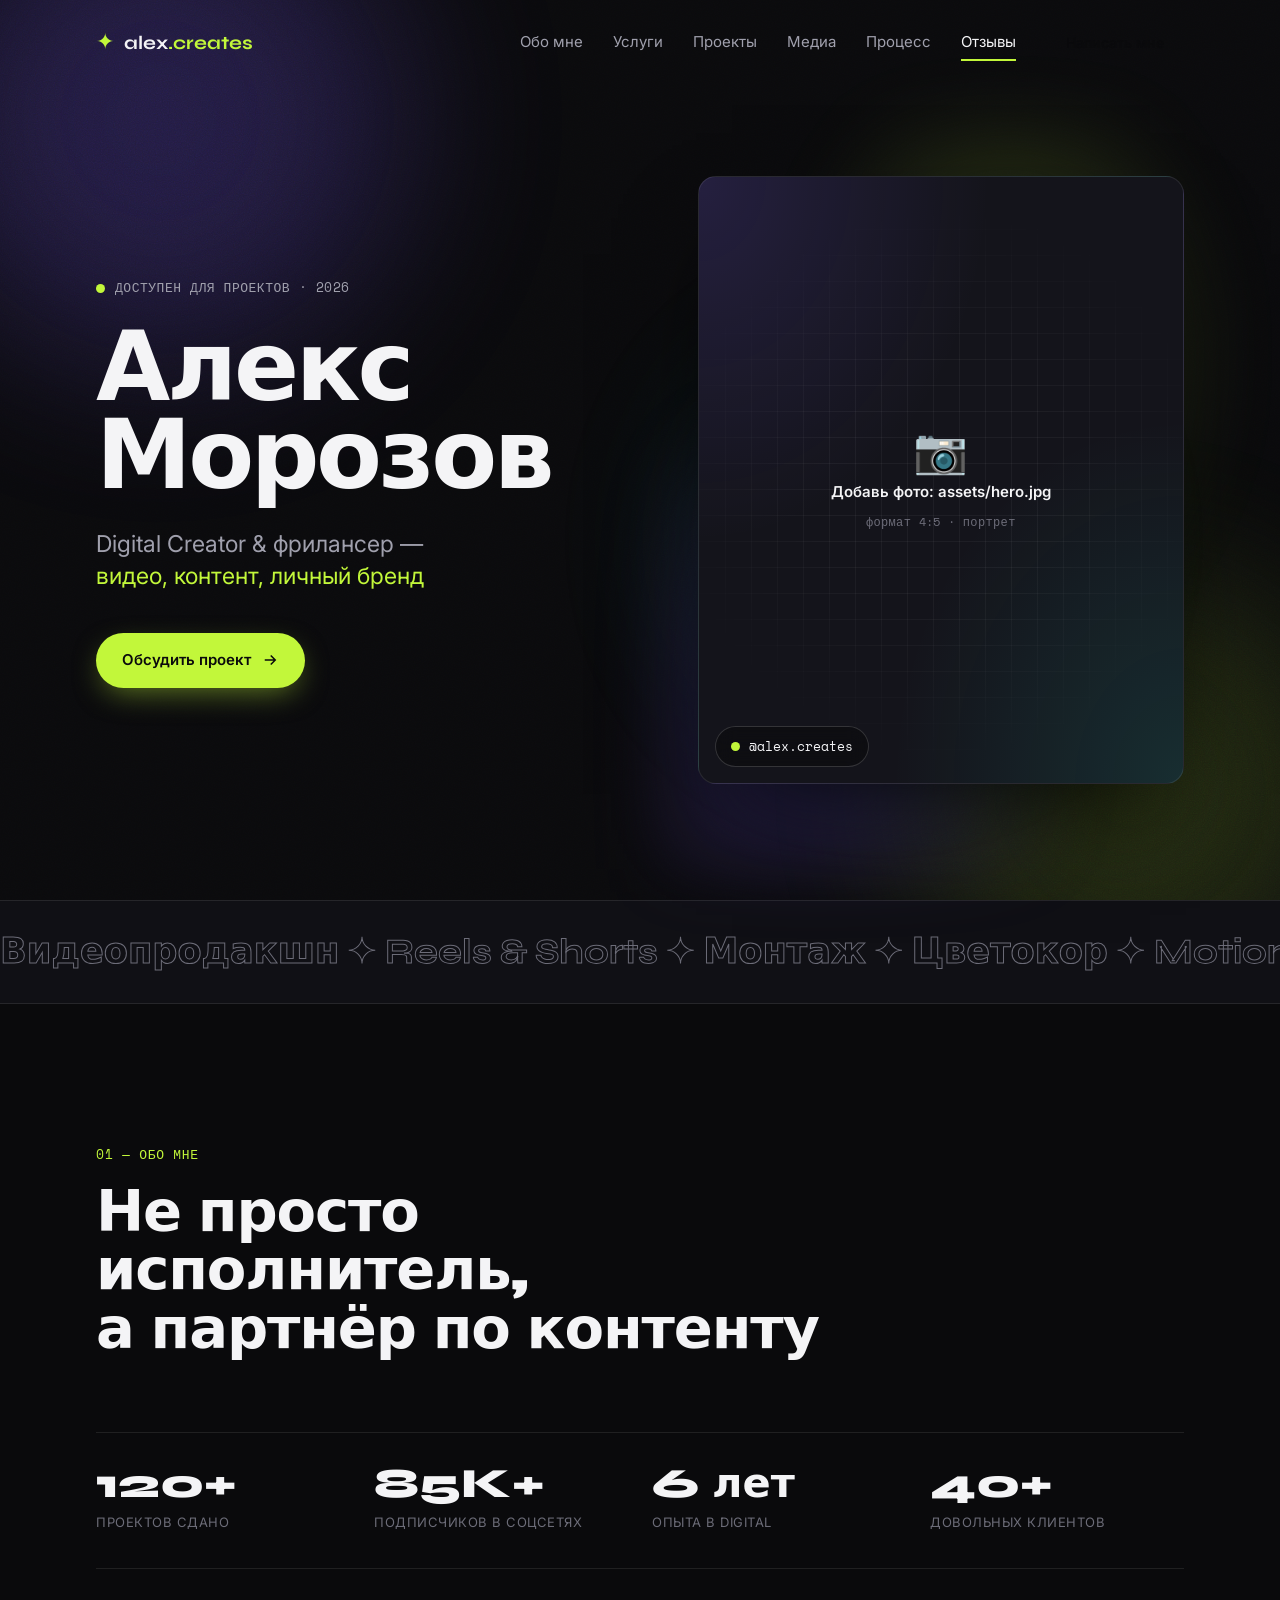
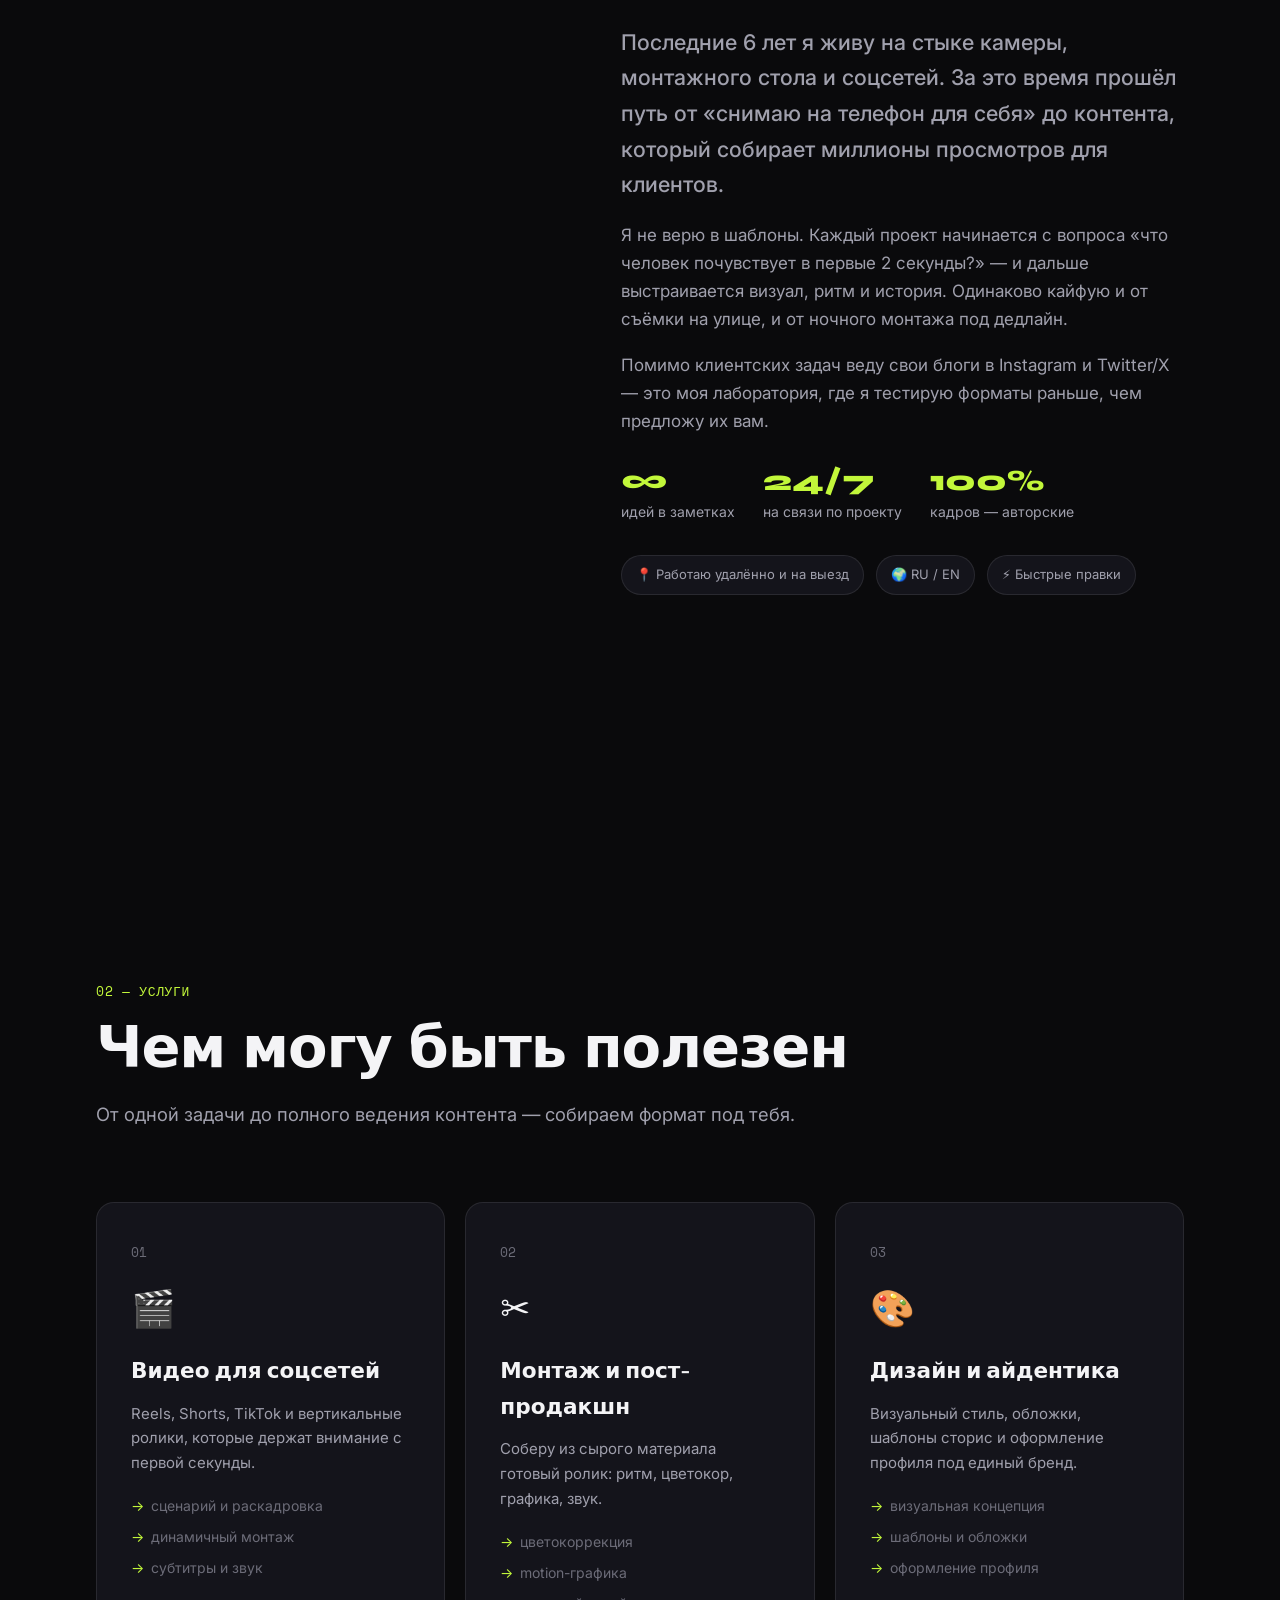
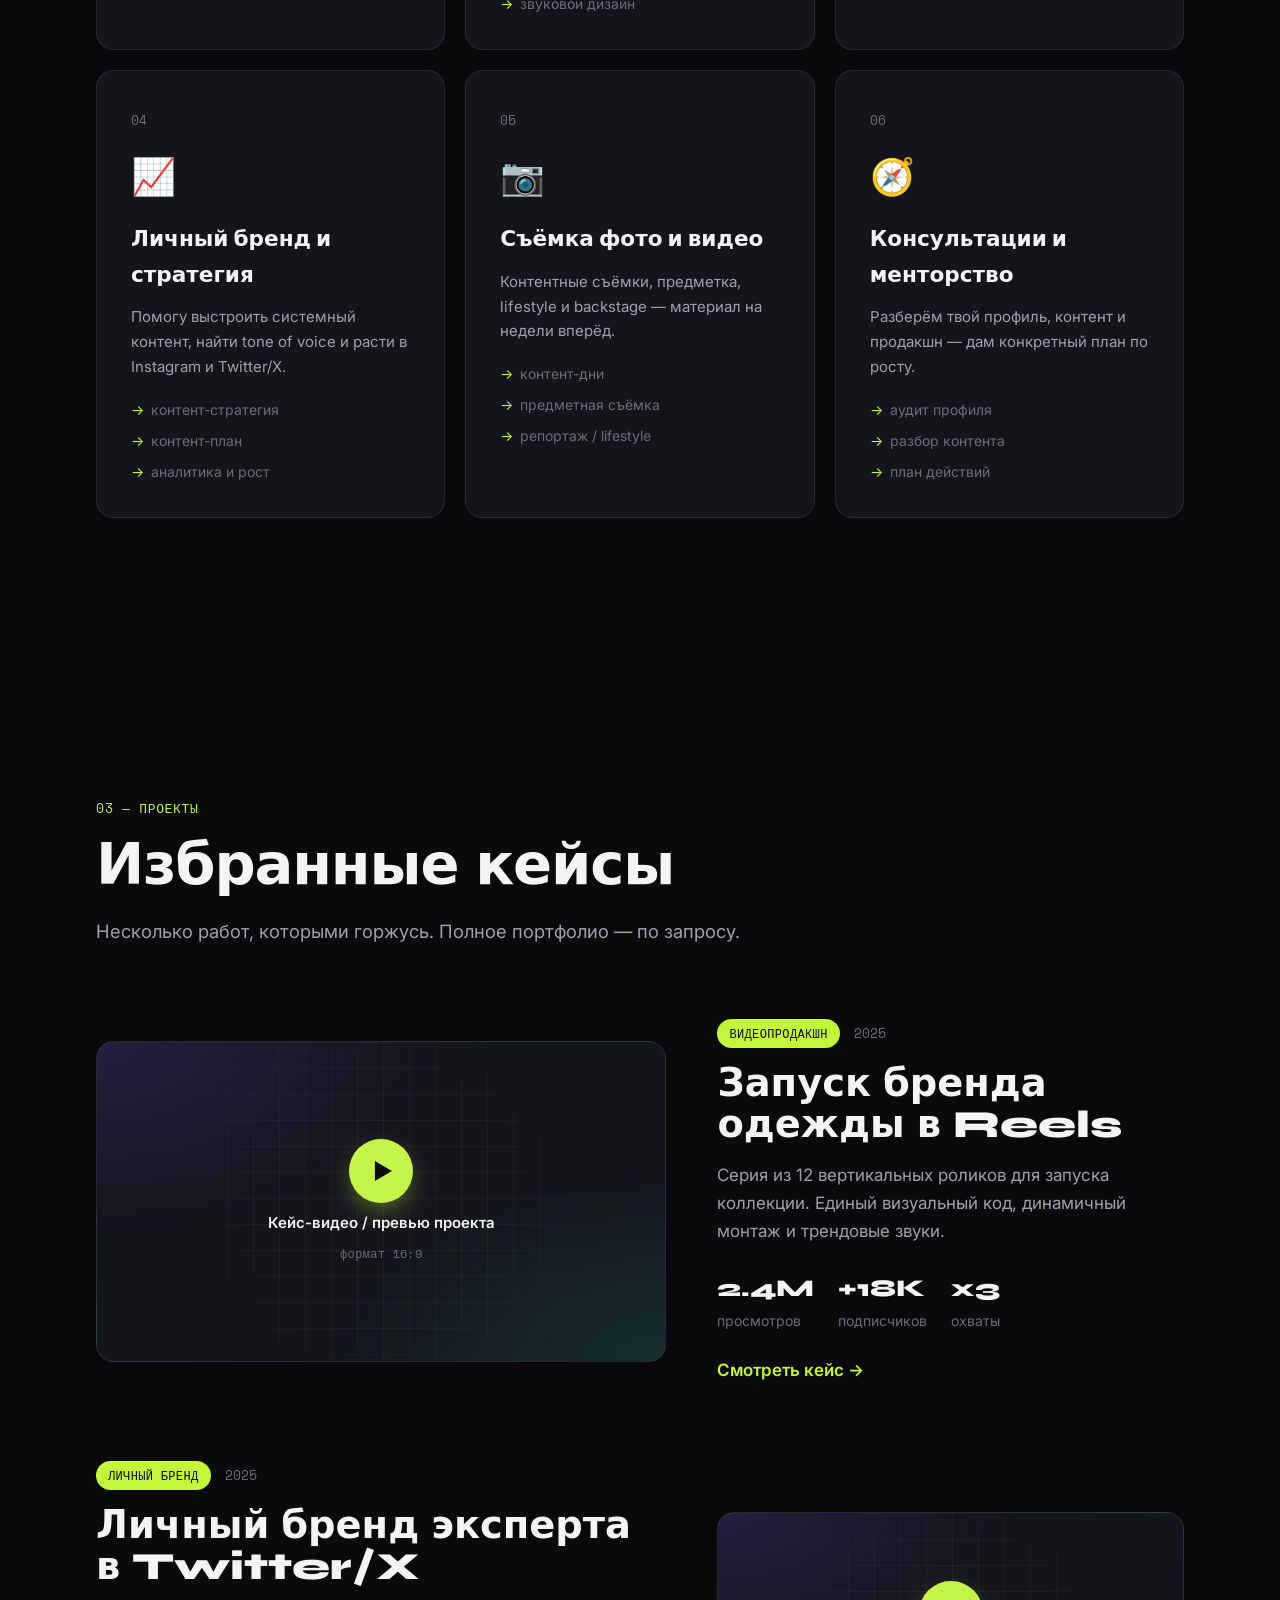
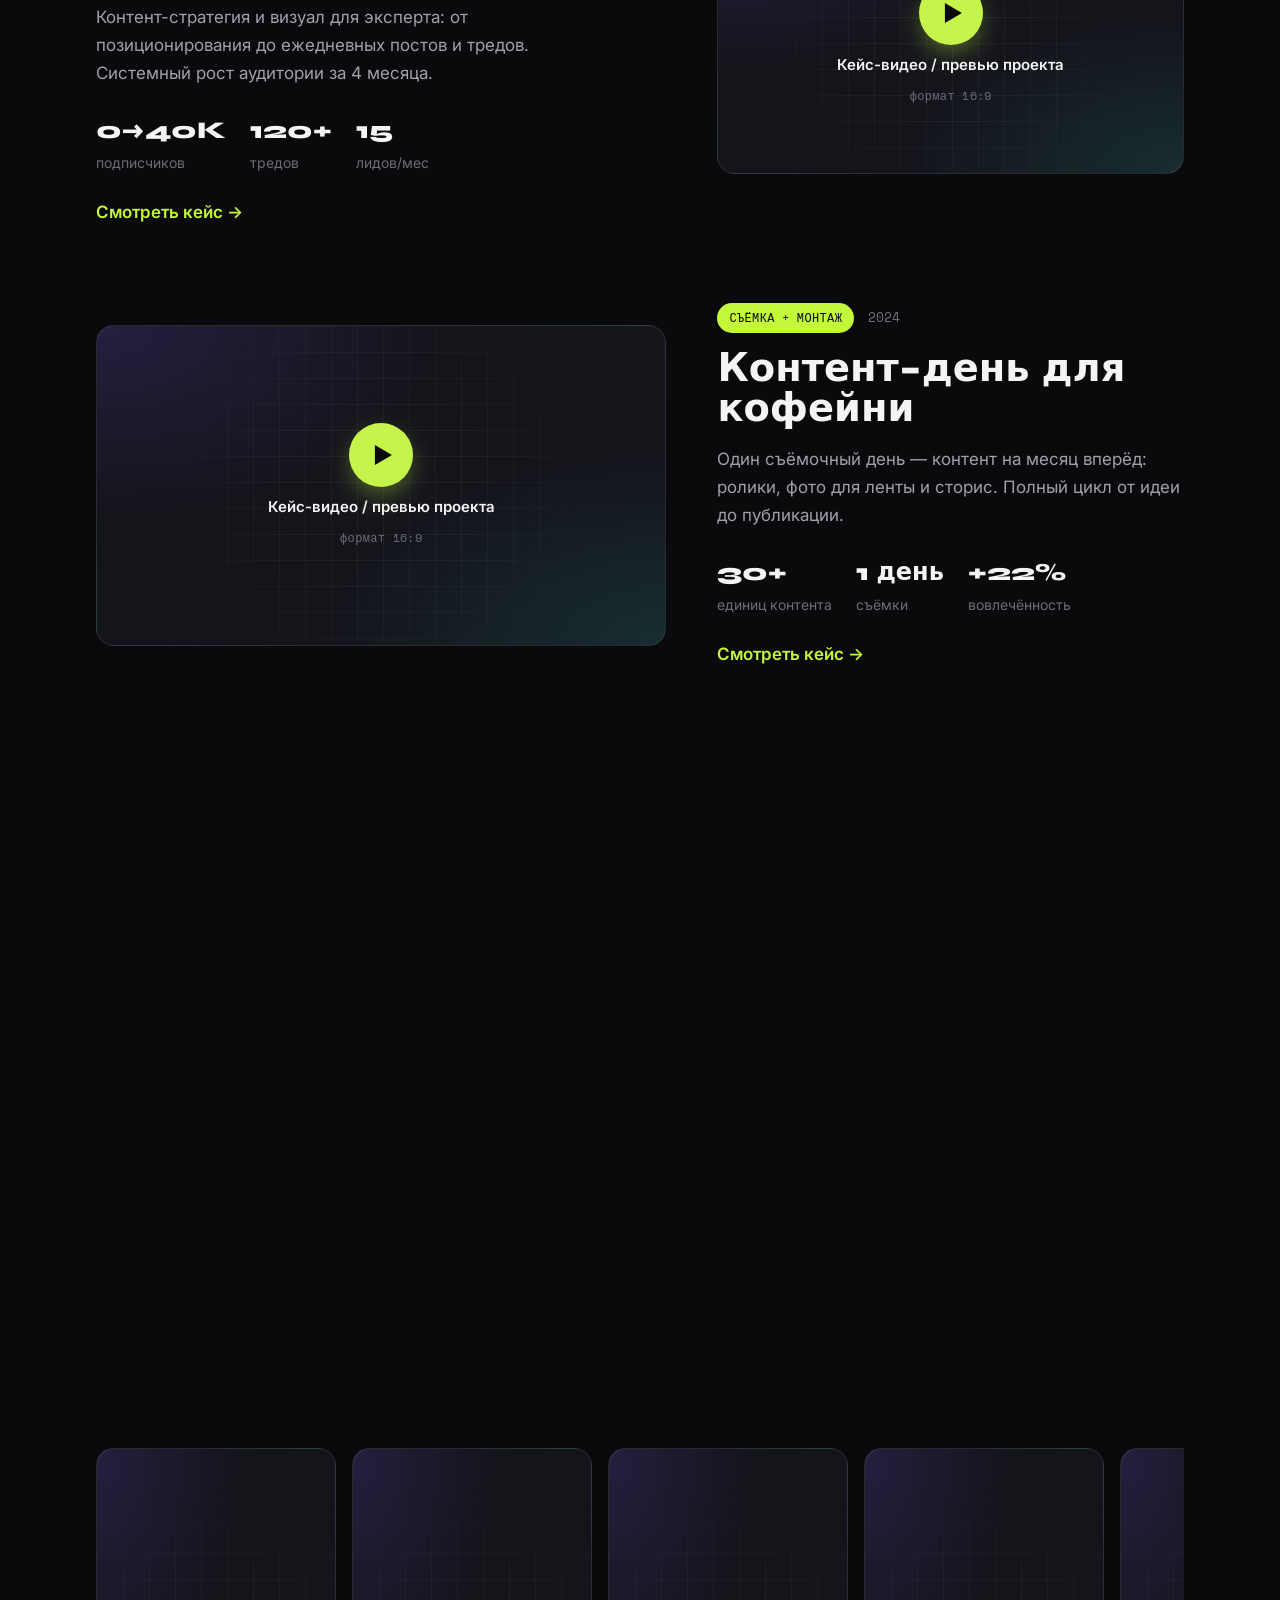
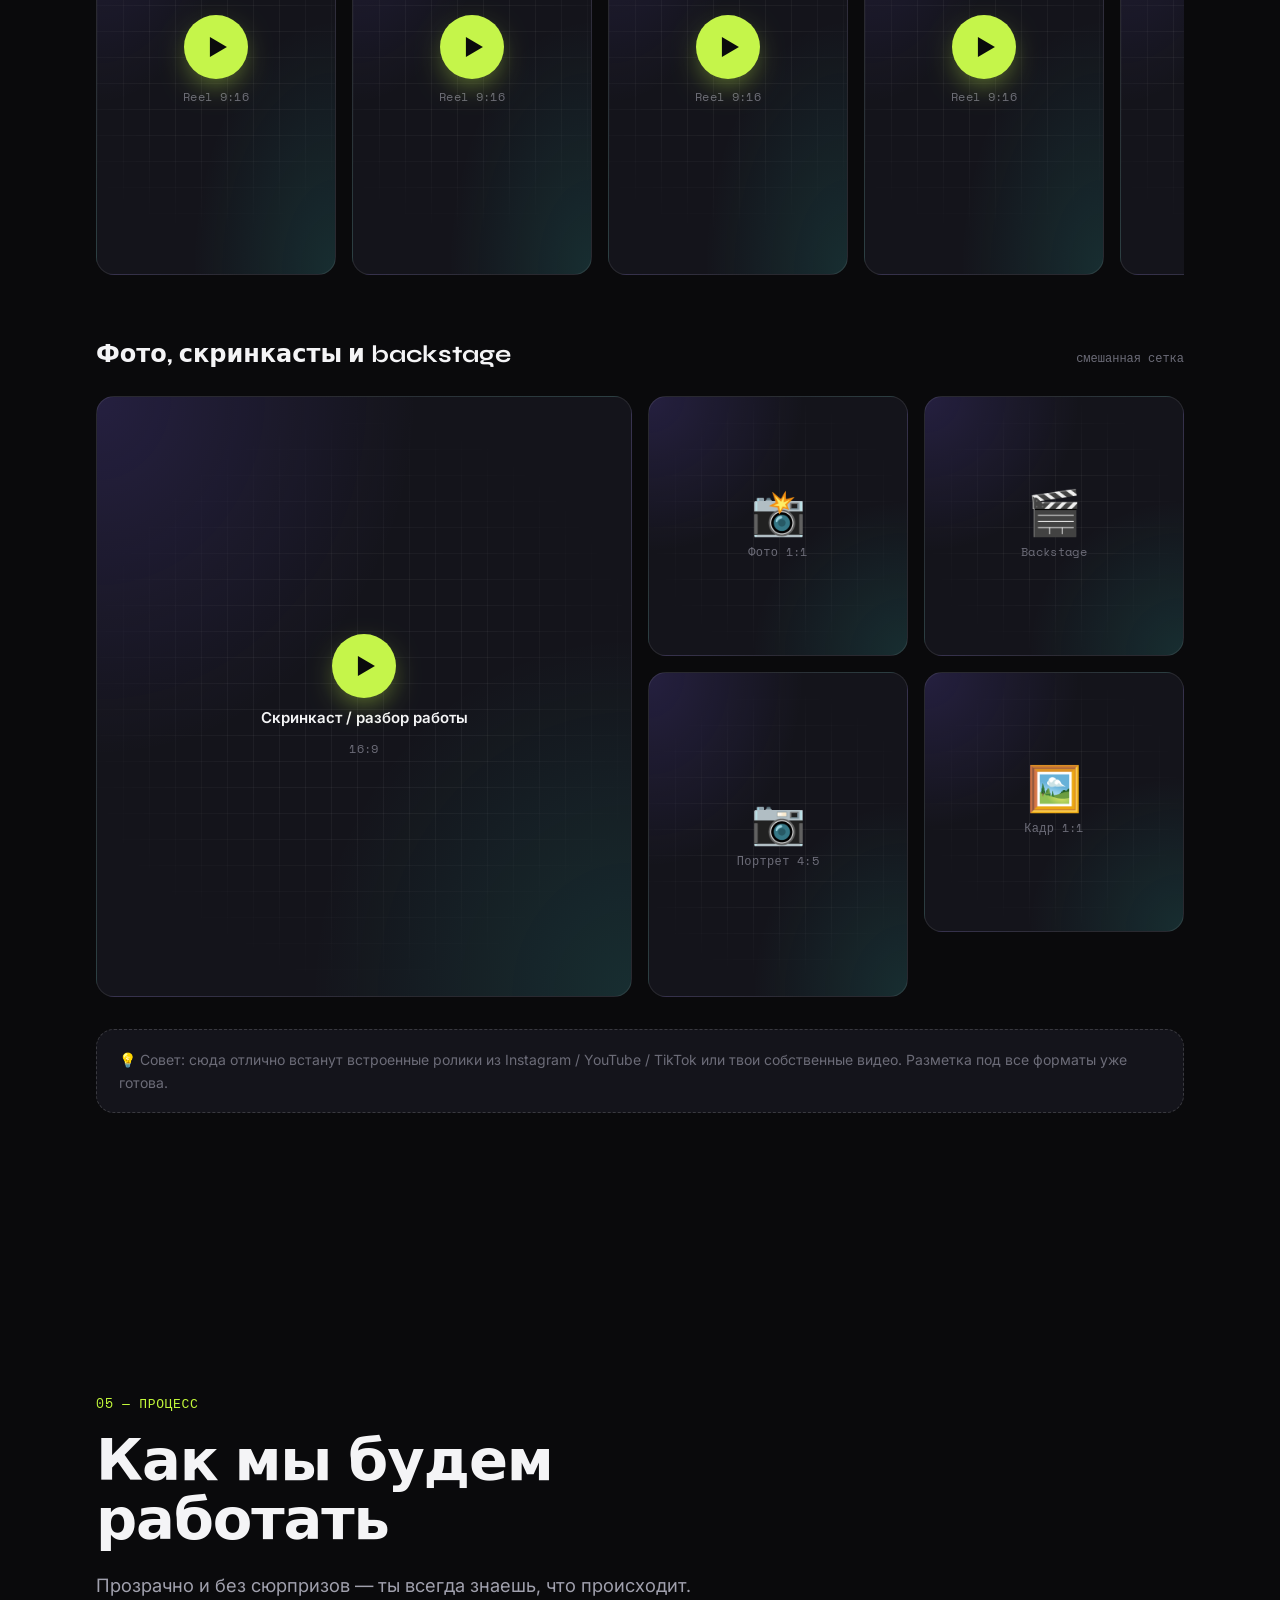
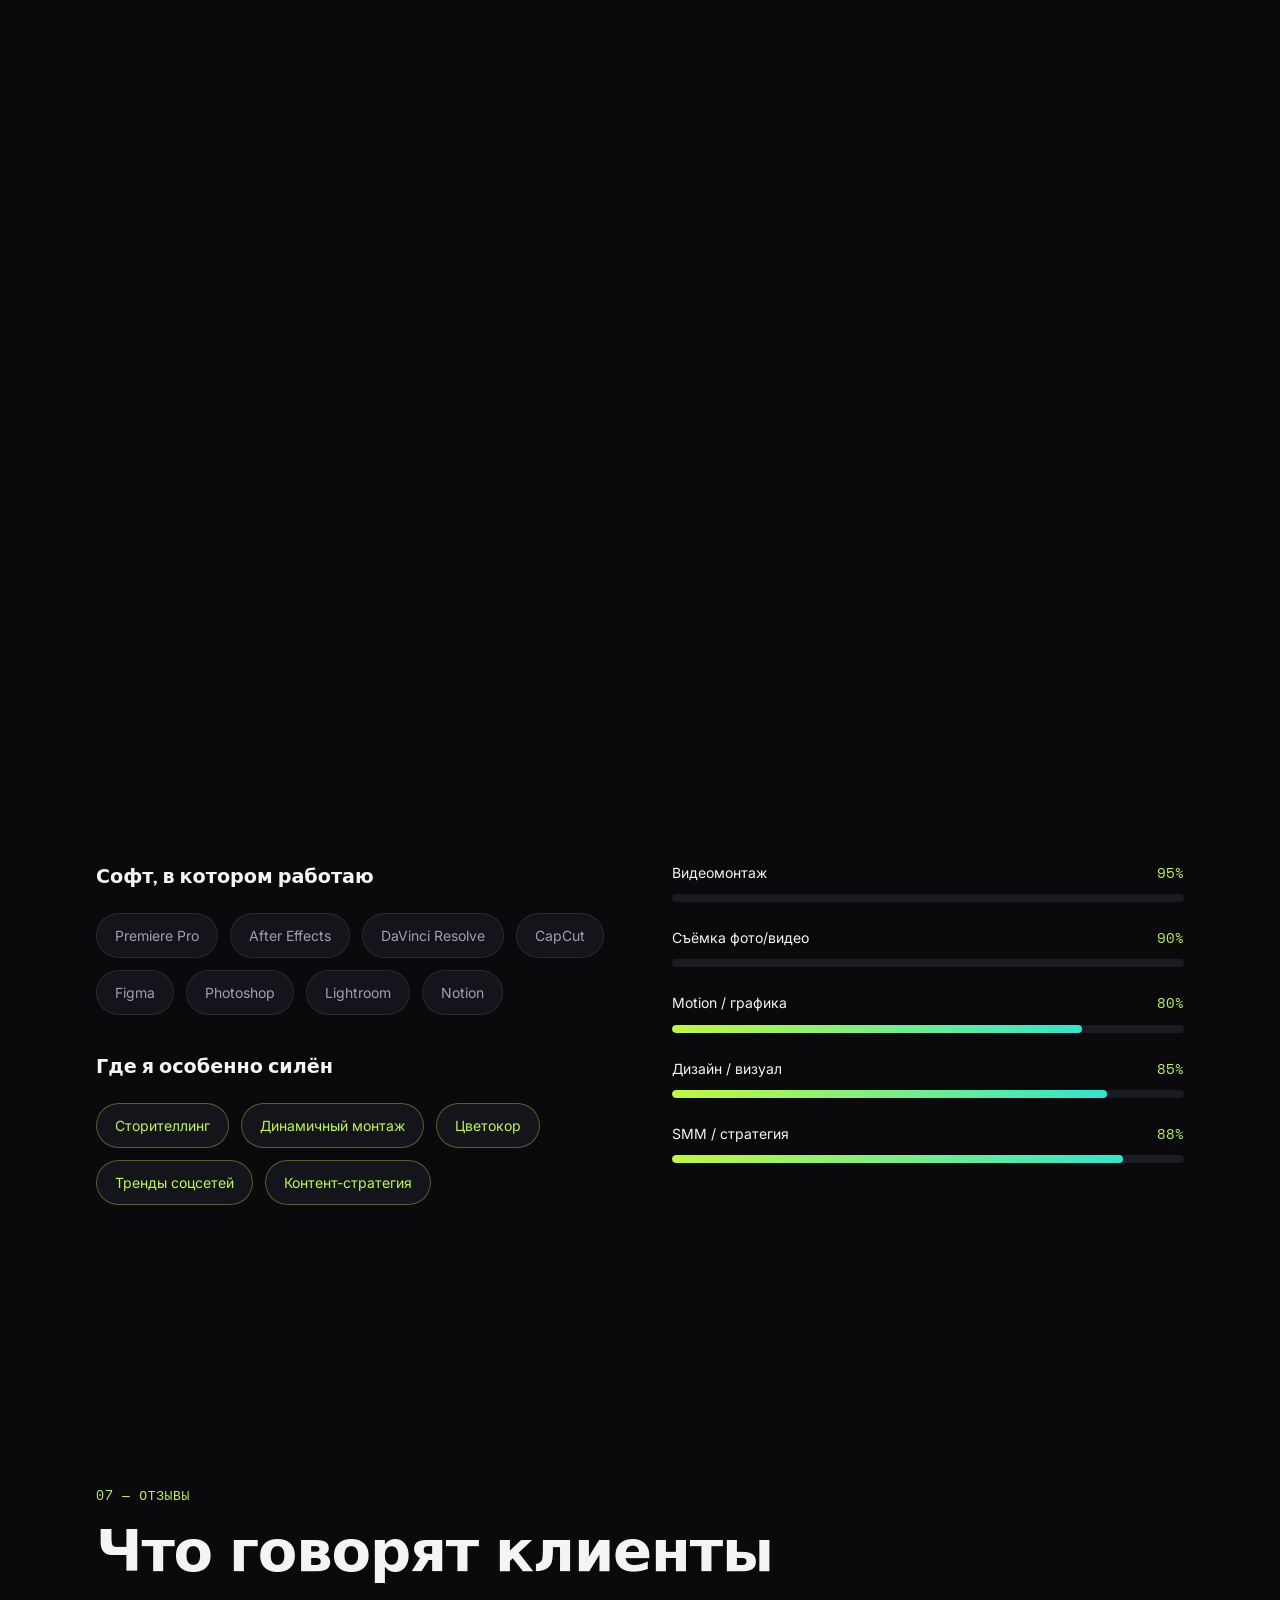
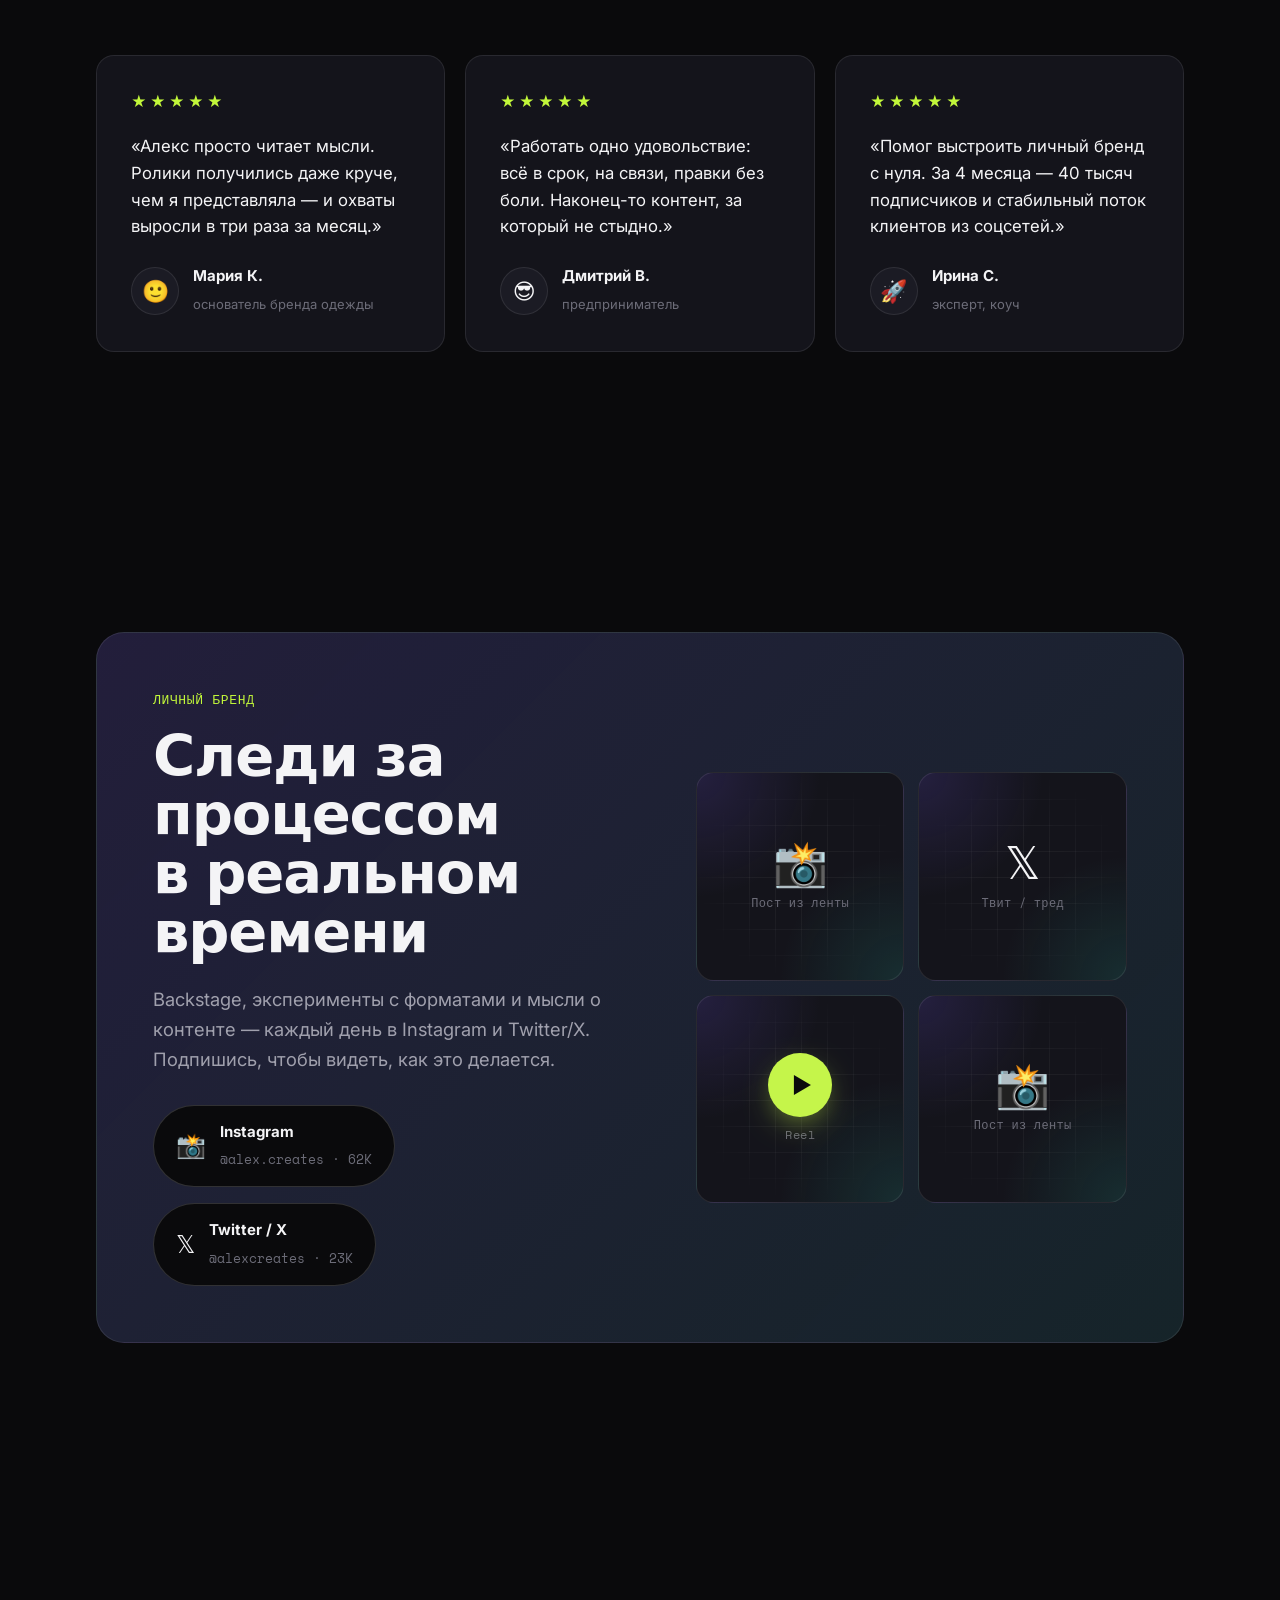
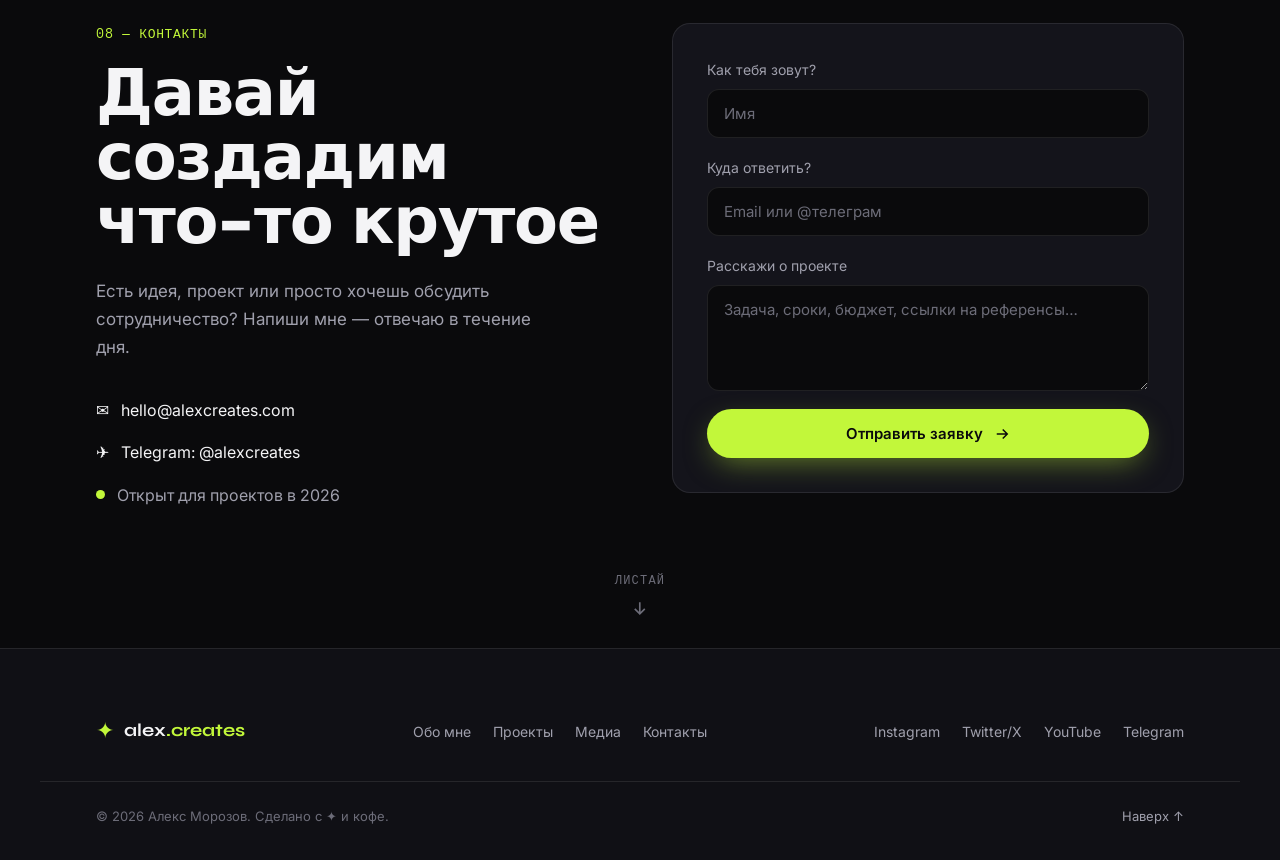
==== commit 73c5909e: "redesign: фото-ориентированный hero с минимумом текста - Главный экран построен вокруг портретного ф" ====
--- a/portfolio-standalone.html
+++ b/portfolio-standalone.html
@@ -225,35 +225,54 @@
 
 /* ---------- Hero ---------- */
 .hero { min-height: 100vh; display: flex; flex-direction: column; justify-content: center; padding-top: 120px; padding-bottom: 60px; }
-.hero__grid { display: grid; grid-template-columns: 1.15fr 0.85fr; gap: clamp(32px, 5vw, 72px); align-items: center; }
+.hero__grid { display: grid; grid-template-columns: 1.05fr 0.95fr; gap: clamp(32px, 5vw, 72px); align-items: center; }
 
 .hero__title {
   font-family: var(--font-display); font-weight: 800;
-  font-size: clamp(2.6rem, 7.5vw, 5.4rem); line-height: 0.98; letter-spacing: -0.03em;
-  margin-bottom: 28px;
-}
-.hero__lead { color: var(--text-muted); font-size: clamp(1.05rem, 2.2vw, 1.25rem); max-width: 52ch; margin-bottom: 36px; }
-.hero__lead strong { color: var(--text); }
-
-.hero__actions { display: flex; flex-wrap: wrap; gap: 16px; margin-bottom: 56px; }
-
-.hero__stats { display: flex; gap: clamp(24px, 4vw, 48px); flex-wrap: wrap; }
-.hero__stats li { display: flex; flex-direction: column; }
+  font-size: clamp(3rem, 9vw, 6rem); line-height: 0.92; letter-spacing: -0.035em;
+  margin-bottom: 26px;
+}
+.hero__role { color: var(--text-muted); font-size: clamp(1.1rem, 2.4vw, 1.45rem); max-width: 26ch; margin-bottom: 40px; line-height: 1.4; }
+
+.hero__actions { display: flex; flex-wrap: wrap; gap: 16px; }
+
 .stat__num { font-family: var(--font-display); font-weight: 800; font-size: clamp(1.8rem, 4vw, 2.6rem); line-height: 1; color: var(--text); }
 .stat__label { font-size: 13px; color: var(--text-dim); margin-top: 8px; text-transform: uppercase; letter-spacing: .04em; }
 
-/* Hero media */
+/* Hero media / главное фото */
 .hero__media { position: relative; }
-.hero__media-badge {
-  position: absolute; top: 22px; left: -14px; z-index: 5;
-  background: var(--surface); border: 1px solid var(--border-strong); border-radius: 100px;
-  padding: 9px 16px; font-size: 13px; font-family: var(--font-mono); display: inline-flex; align-items: center; gap: 9px;
-  box-shadow: 0 18px 40px -12px rgba(0,0,0,.6);
-}
-.hero__media-mini {
-  position: absolute; bottom: -28px; right: -22px; width: 110px; z-index: 5;
-  box-shadow: 0 24px 50px -14px rgba(0,0,0,.7); border-color: var(--border-strong);
-}
+.hero__media::before {
+  content: ""; position: absolute; inset: -10% -8% -14% -8%; z-index: 0; pointer-events: none;
+  background:
+    radial-gradient(58% 58% at 62% 32%, rgba(194, 247, 58, .26), transparent 70%),
+    radial-gradient(66% 66% at 28% 82%, rgba(124, 92, 255, .26), transparent 72%);
+  filter: blur(34px);
+}
+.hero__photo {
+  position: relative; z-index: 1; aspect-ratio: 4 / 5; max-height: 82vh; margin-inline: auto;
+  border-color: var(--border-strong);
+  box-shadow: 0 44px 100px -34px rgba(0, 0, 0, .85);
+  animation: heroFloat 7s var(--ease) infinite alternate;
+}
+@keyframes heroFloat { to { transform: translateY(-14px); } }
+.hero__photo-img {
+  position: absolute; inset: 0; width: 100%; height: 100%; object-fit: cover;
+  object-position: 50% 28%; z-index: 3; border-radius: inherit;
+}
+.hero__photo-tag {
+  position: absolute; left: 16px; bottom: 16px; z-index: 4;
+  display: inline-flex; align-items: center; gap: 9px;
+  padding: 9px 15px; border-radius: 100px; font-family: var(--font-mono); font-size: 13px; color: var(--text);
+  background: rgba(10, 10, 12, .55); backdrop-filter: blur(10px); border: 1px solid var(--border-strong);
+}
+
+/* Статистика в блоке «Обо мне» */
+.about__stats {
+  display: grid; grid-template-columns: repeat(4, 1fr); gap: 24px;
+  padding: 30px 0 34px; margin-bottom: clamp(32px, 5vw, 56px);
+  border-top: 1px solid var(--border); border-bottom: 1px solid var(--border);
+}
+.about__stats li { display: flex; flex-direction: column; }
 
 /* ---------- Медиа-слоты (заглушки под контент) ---------- */
 .media-slot {
@@ -502,8 +521,7 @@
   .burger { display: flex; z-index: 95; }
   body.menu-open { overflow: hidden; }
   .services__grid, .testimonials__grid, .process__steps { grid-template-columns: 1fr; }
-  .hero__stats { gap: 28px; }
-  .hero__media-mini { width: 84px; right: -8px; }
+  .about__stats { grid-template-columns: repeat(2, 1fr); gap: 20px; }
   .footer__inner, .footer__bottom { flex-direction: column; align-items: flex-start; }
 }
 
@@ -574,19 +592,14 @@
         <div class="hero__content reveal">
           <p class="eyebrow">
             <span class="status-dot"></span>
-            Фрилансер · Digital Creator · доступен для проектов
+            Доступен для проектов · 2026
           </p>
 
-          <h1 class="hero__title">
-            Создаю визуал,<br />
-            который <span class="accent-text">невозможно</span><br />
-            пролистать
-          </h1>
-
-          <p class="hero__lead">
-            Привет, я <strong>Алекс</strong> — снимаю, монтирую и придумываю контент,
-            который смотрят до конца, сохраняют и репостят. Помогаю брендам и людям
-            расти в Instagram, Twitter/X и за их пределами.
+          <h1 class="hero__title">Алекс<br />Морозов</h1>
+
+          <p class="hero__role">
+            Digital Creator &amp; фрилансер —
+            <span class="accent-text">видео, контент, личный бренд</span>
           </p>
 
           <div class="hero__actions">
@@ -594,43 +607,19 @@
               Обсудить проект
               <svg viewBox="0 0 24 24" width="18" height="18" fill="none" stroke="currentColor" stroke-width="2"><path d="M5 12h14M13 6l6 6-6 6"/></svg>
             </a>
-            <a href="#work" class="btn btn--ghost" data-cursor="link">Смотреть работы</a>
-          </div>
-
-          <ul class="hero__stats">
-            <li>
-              <span class="stat__num" data-count="120" data-suffix="+">0</span>
-              <span class="stat__label">проектов сдано</span>
-            </li>
-            <li>
-              <span class="stat__num" data-count="85" data-suffix="K+">0</span>
-              <span class="stat__label">подписчиков</span>
-            </li>
-            <li>
-              <span class="stat__num" data-count="6" data-suffix=" лет">0</span>
-              <span class="stat__label">в digital</span>
-            </li>
-          </ul>
-        </div>
-
-        <!-- Большой медиа-слот под главное фото/видео -->
+          </div>
+        </div>
+
+        <!-- Главное фото -->
         <div class="hero__media reveal" data-reveal-delay="120">
-          <div class="media-slot media-slot--portrait" data-cursor="media">
+          <div class="media-slot media-slot--portrait hero__photo" data-cursor="media">
+            <img src="assets/hero.jpg" alt="Алекс Морозов — digital creator и фрилансер" class="hero__photo-img" onerror="this.remove()" />
             <div class="media-slot__inner">
-              <span class="media-slot__icon">🎬</span>
-              <span class="media-slot__title">Твоё главное фото или видео</span>
-              <span class="media-slot__hint">формат 4:5 · портрет / showreel</span>
-            </div>
-          </div>
-          <div class="hero__media-badge">
-            <span class="status-dot"></span>
-            Showreel 2026
-          </div>
-          <div class="media-slot media-slot--reel hero__media-mini" data-cursor="media">
-            <div class="media-slot__inner">
-              <span class="media-slot__icon media-slot__icon--play">▶</span>
-              <span class="media-slot__hint">Reel 9:16</span>
-            </div>
+              <span class="media-slot__icon">📷</span>
+              <span class="media-slot__title">Добавь фото: assets/hero.jpg</span>
+              <span class="media-slot__hint">формат 4:5 · портрет</span>
+            </div>
+            <span class="hero__photo-tag"><span class="status-dot"></span> @alex.creates</span>
           </div>
         </div>
       </div>
@@ -656,6 +645,25 @@
           <span class="section__tag">01 — Обо мне</span>
           <h2 class="section__title">Не просто исполнитель,<br />а партнёр по контенту</h2>
         </div>
+
+        <ul class="about__stats reveal">
+          <li>
+            <span class="stat__num" data-count="120" data-suffix="+">0</span>
+            <span class="stat__label">проектов сдано</span>
+          </li>
+          <li>
+            <span class="stat__num" data-count="85" data-suffix="K+">0</span>
+            <span class="stat__label">подписчиков в соцсетях</span>
+          </li>
+          <li>
+            <span class="stat__num" data-count="6" data-suffix=" лет">0</span>
+            <span class="stat__label">опыта в digital</span>
+          </li>
+          <li>
+            <span class="stat__num" data-count="40" data-suffix="+">0</span>
+            <span class="stat__label">довольных клиентов</span>
+          </li>
+        </ul>
 
         <div class="about__grid">
           <div class="about__media reveal">
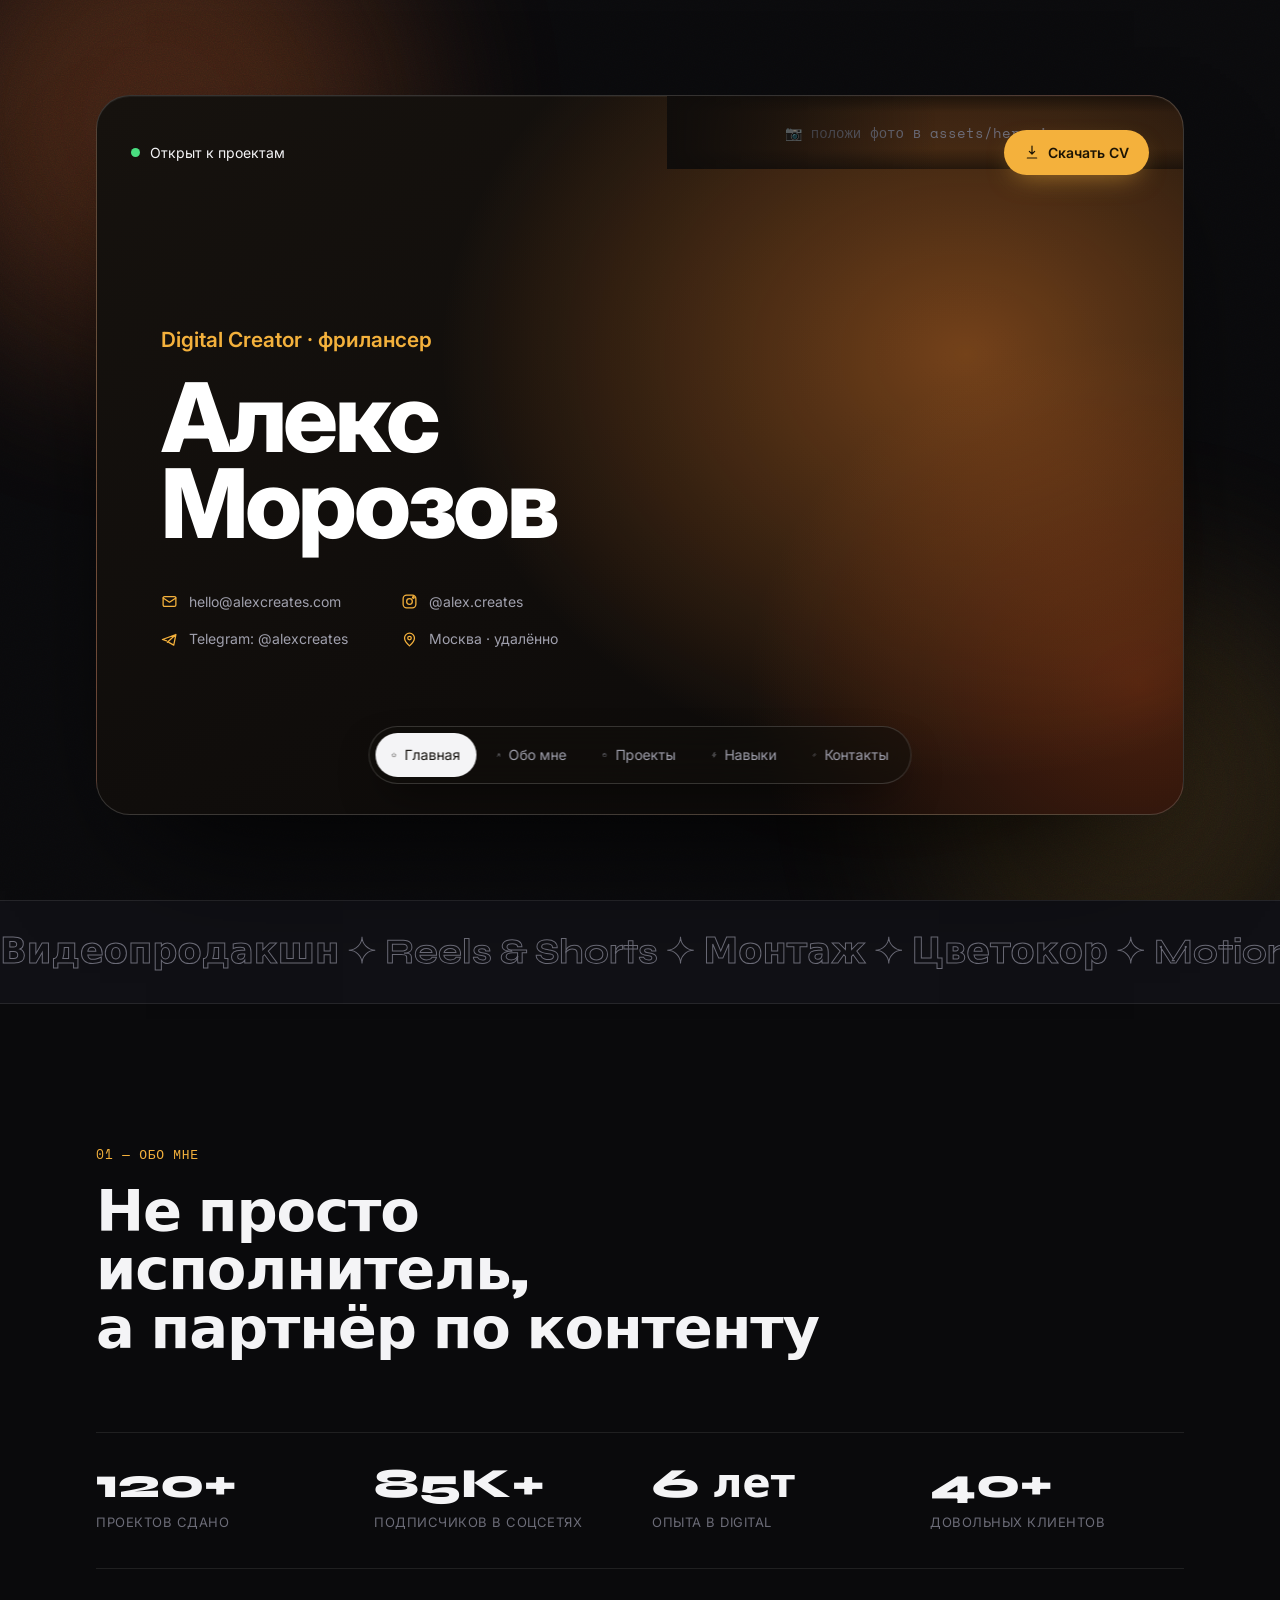
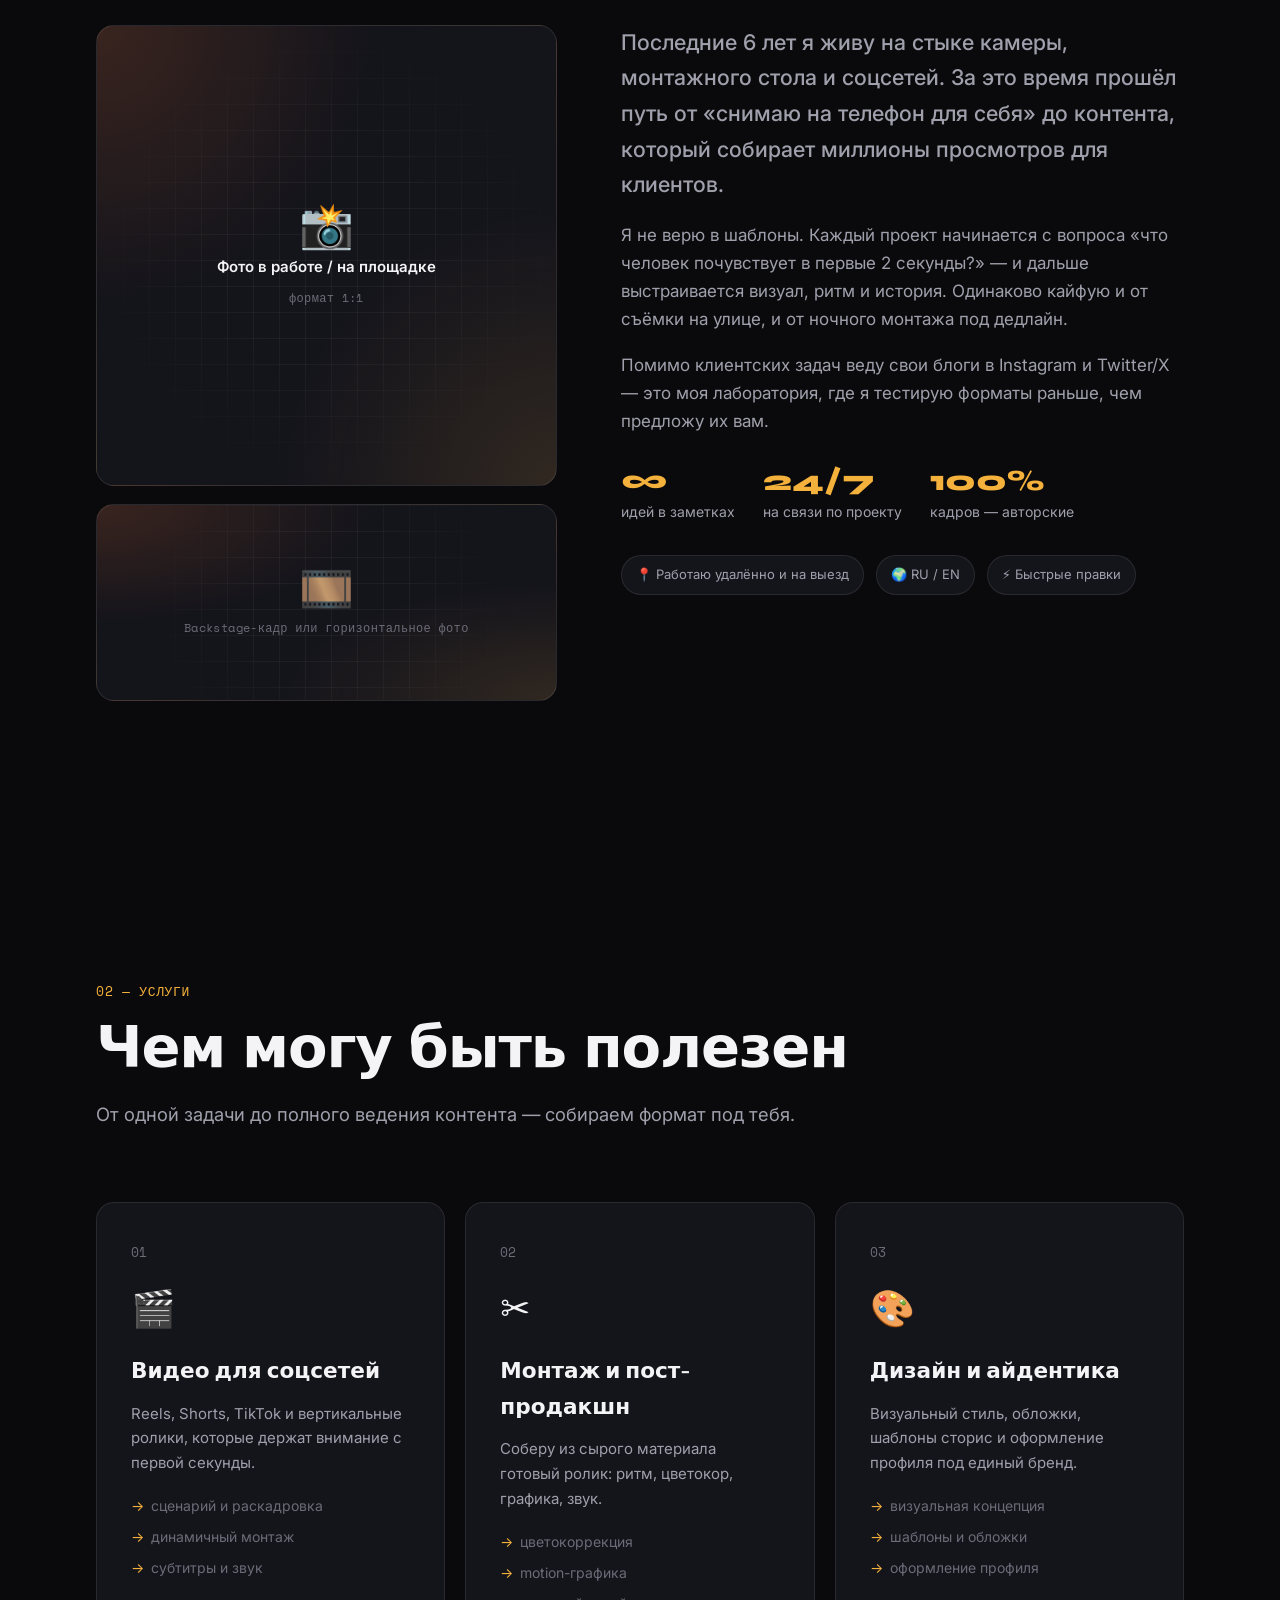
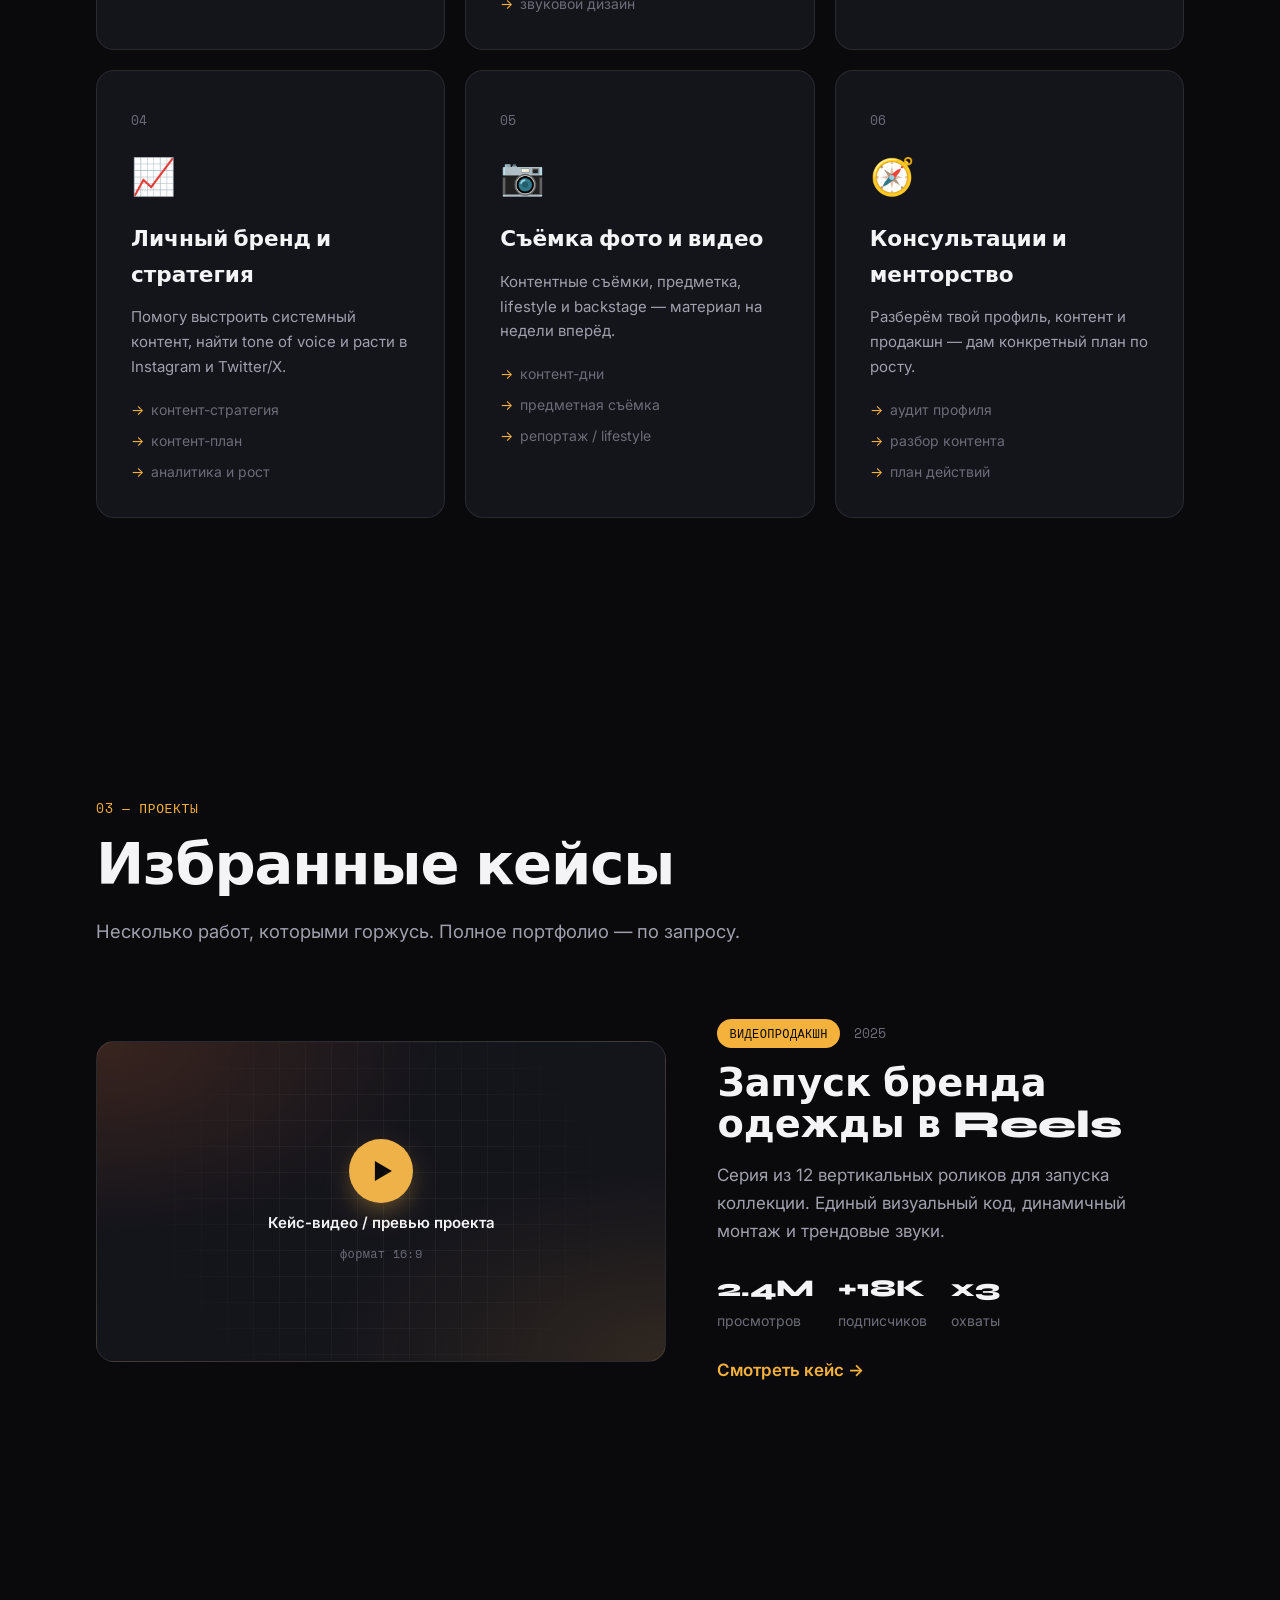
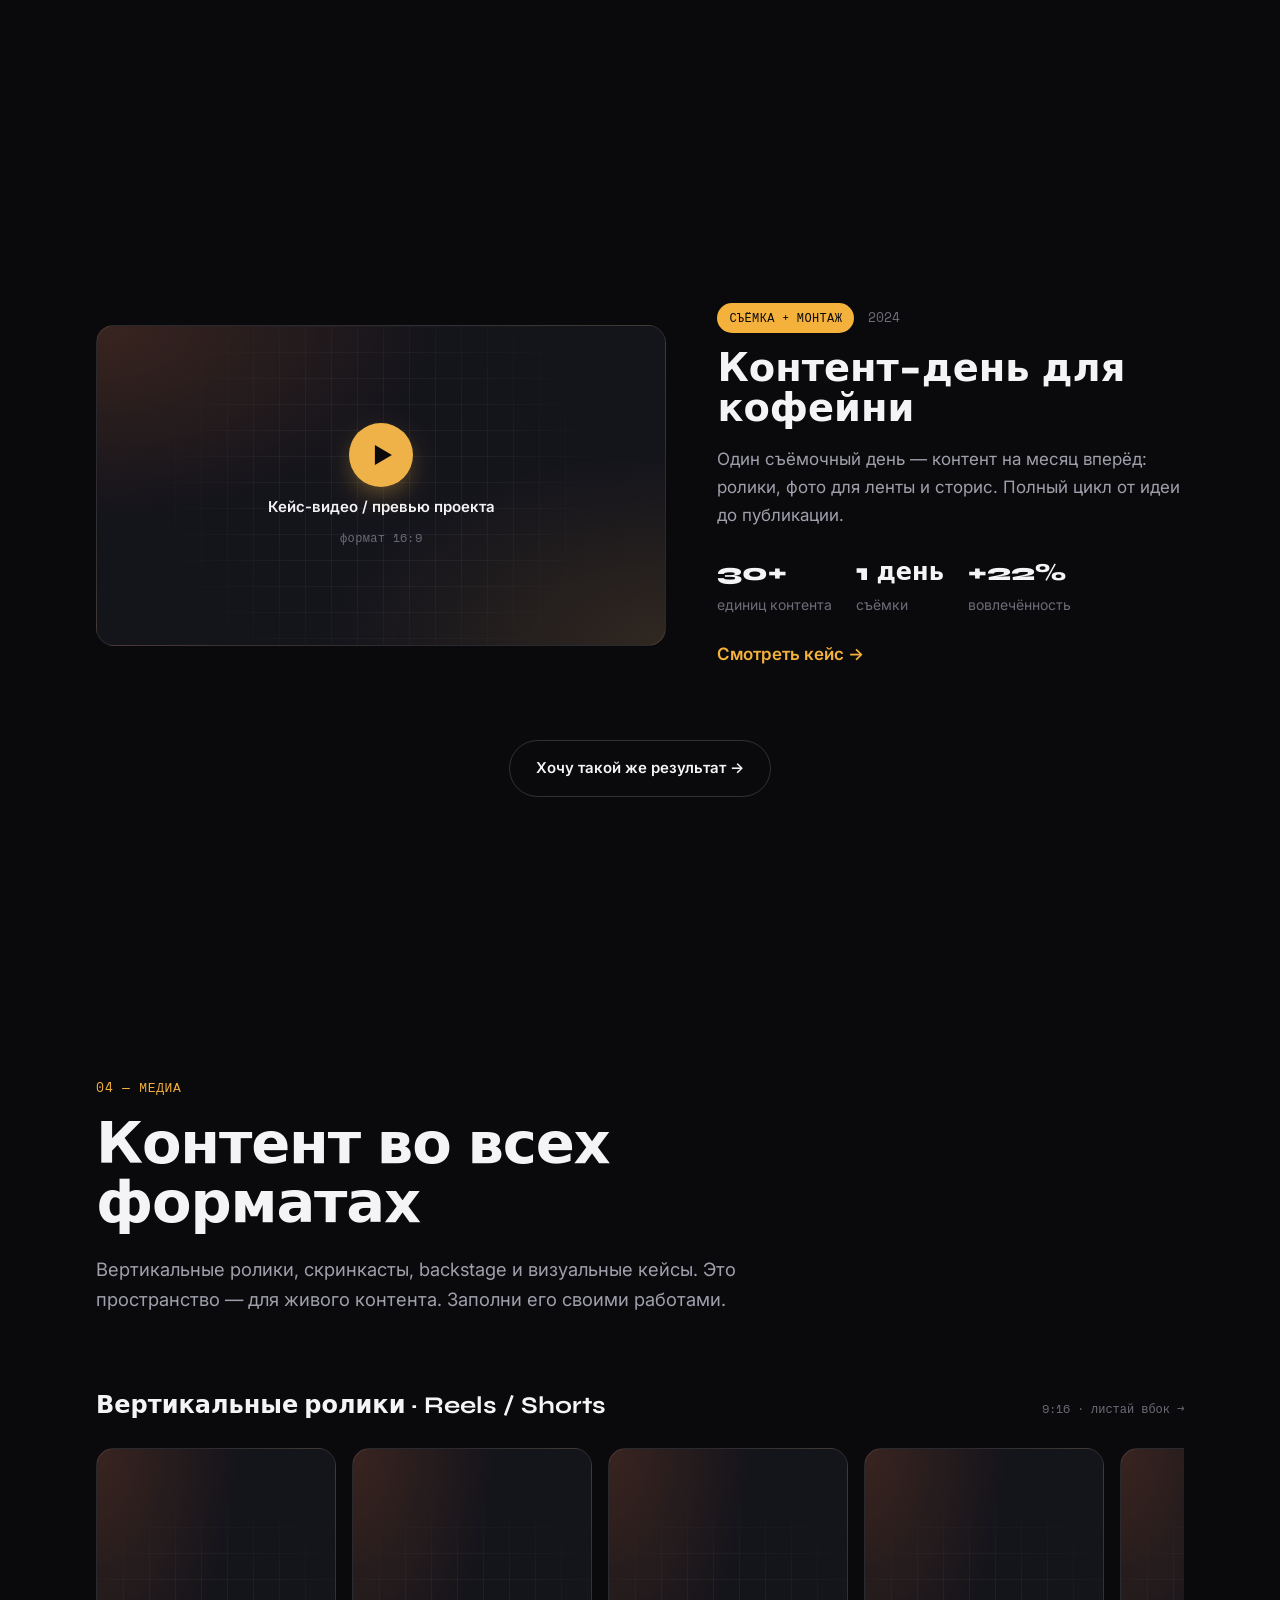
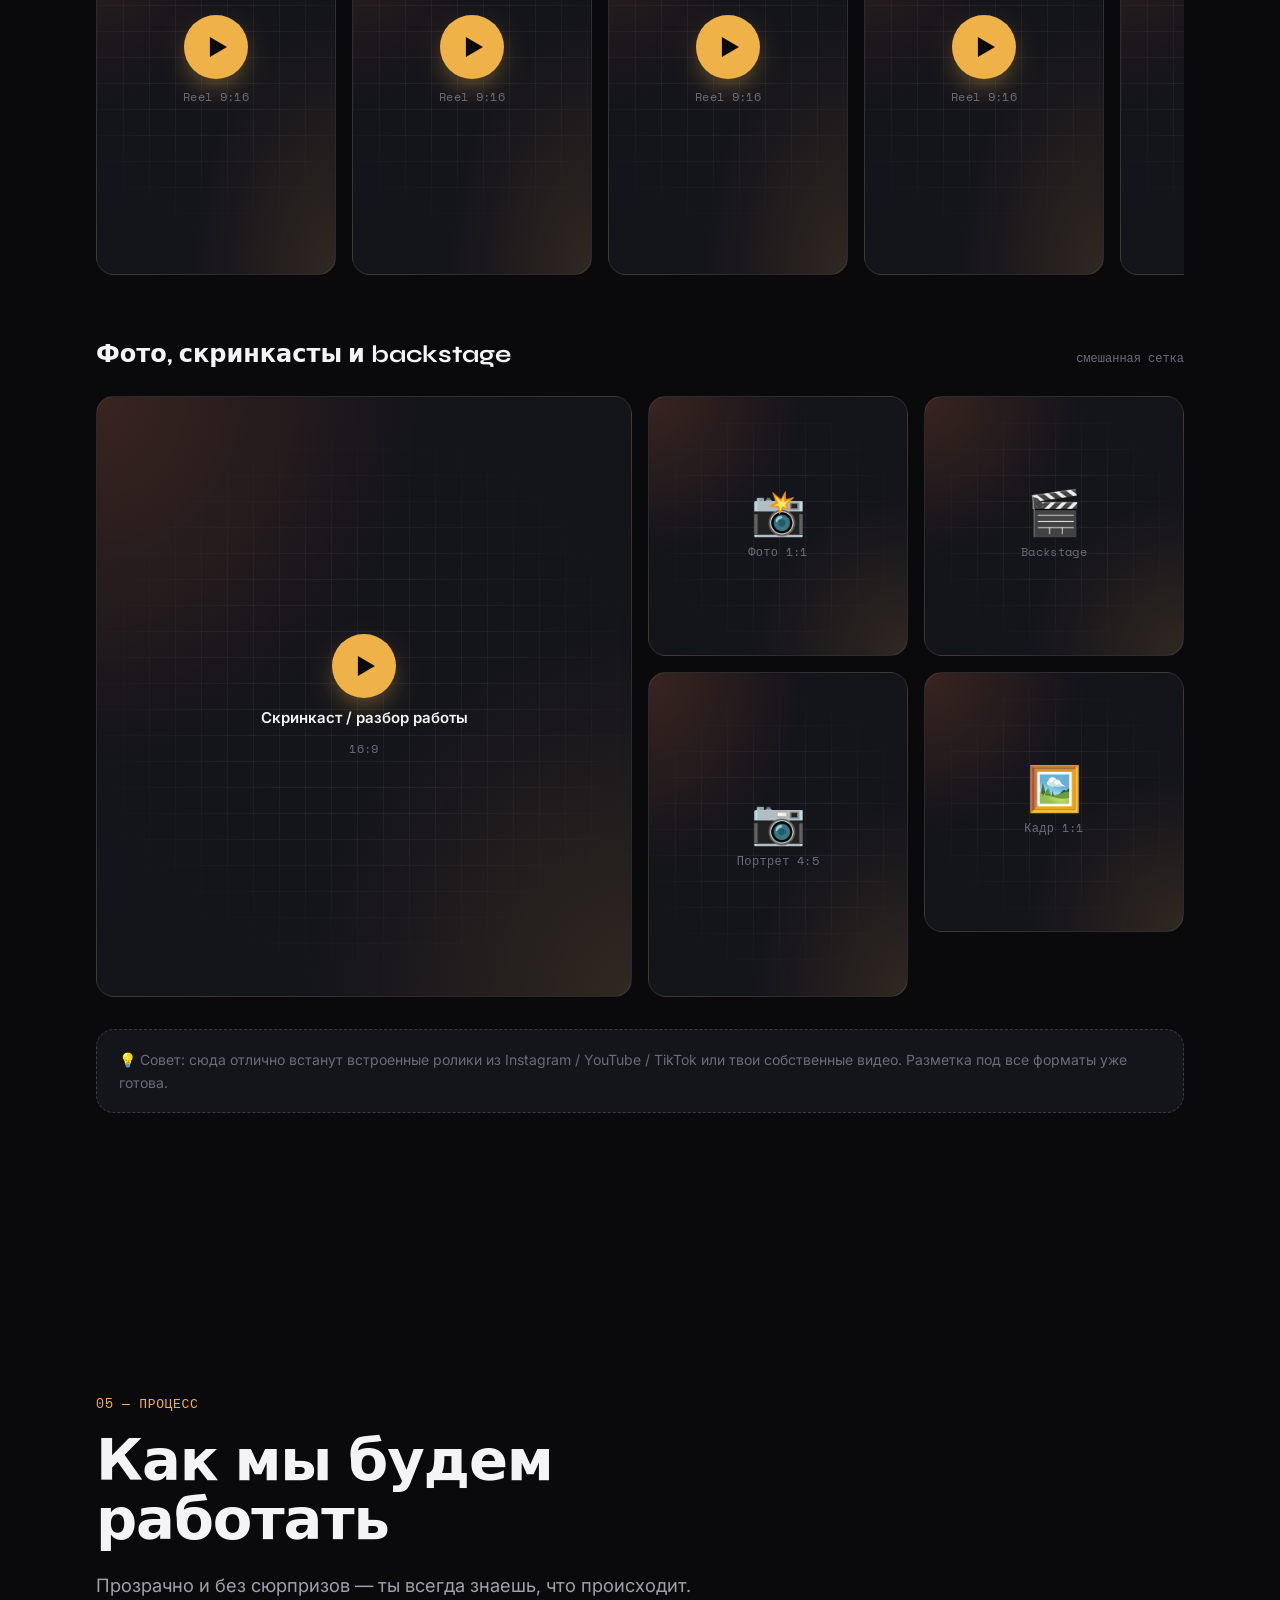
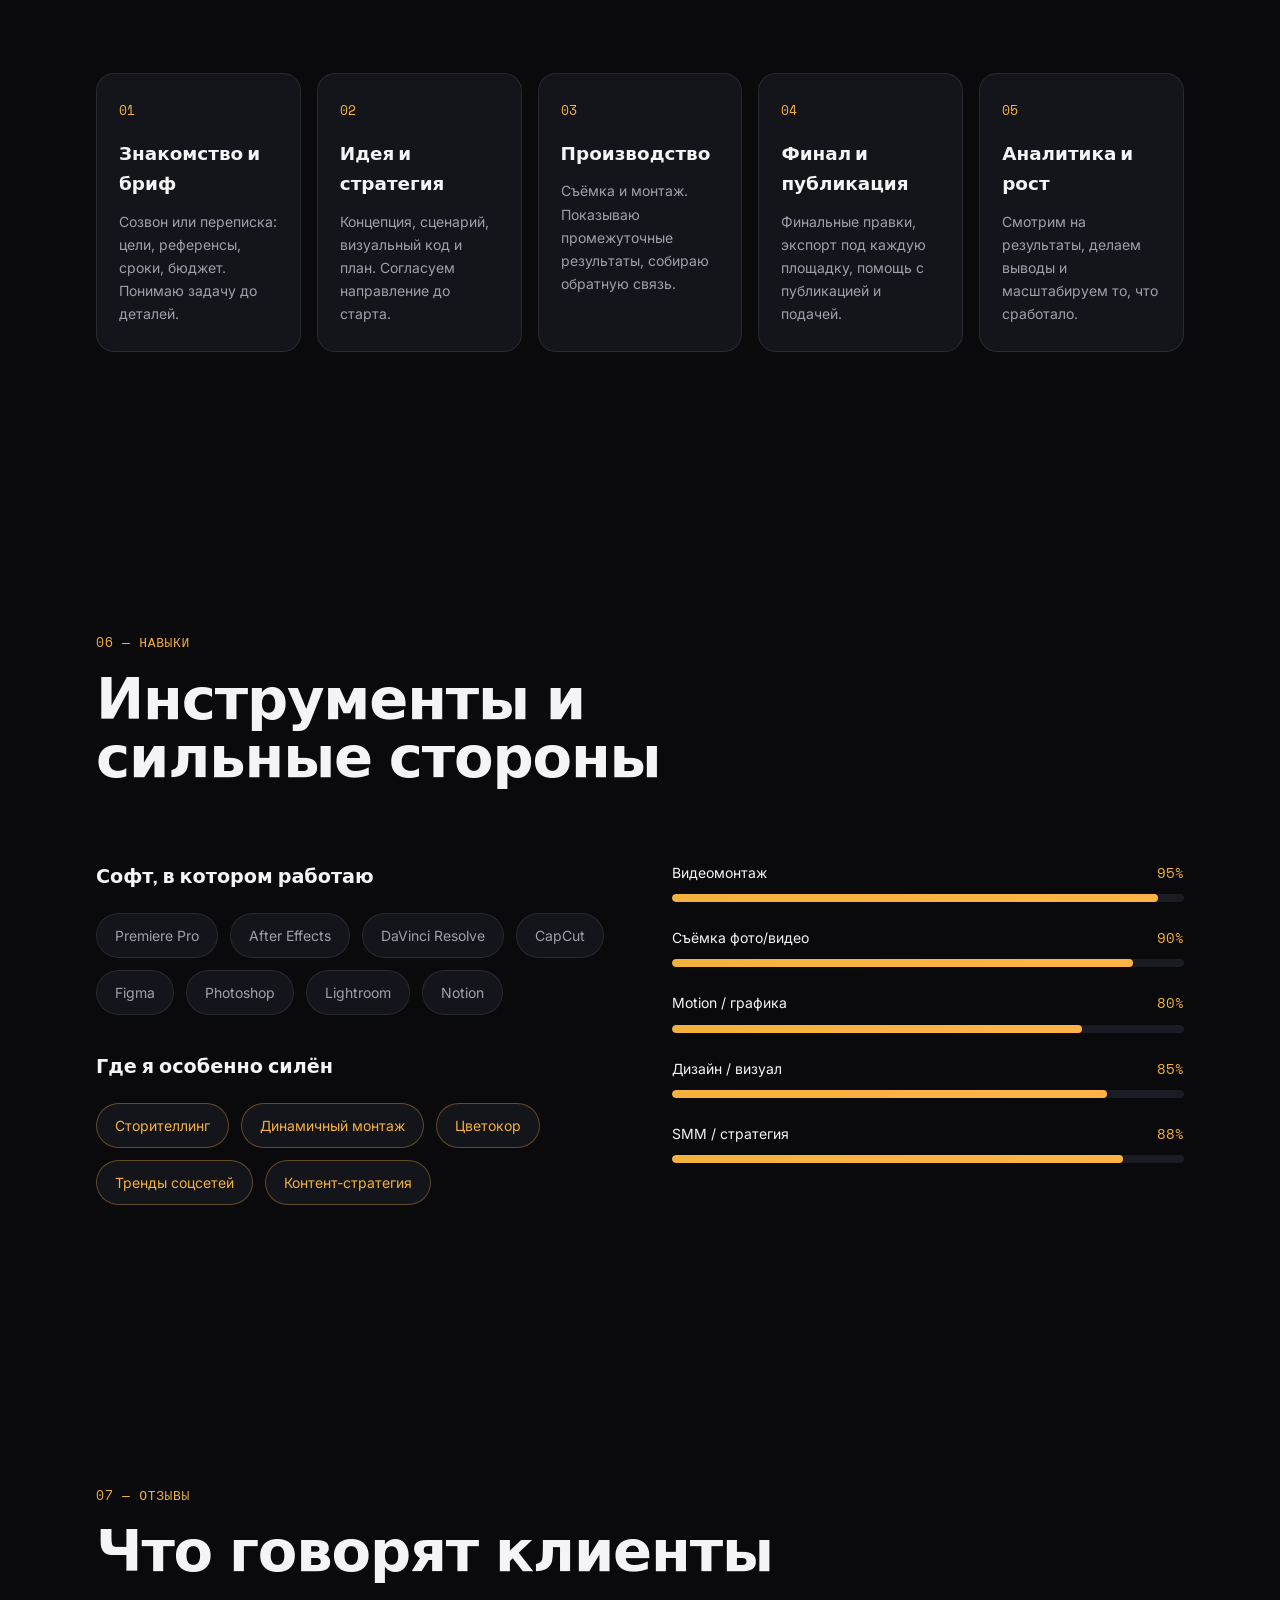
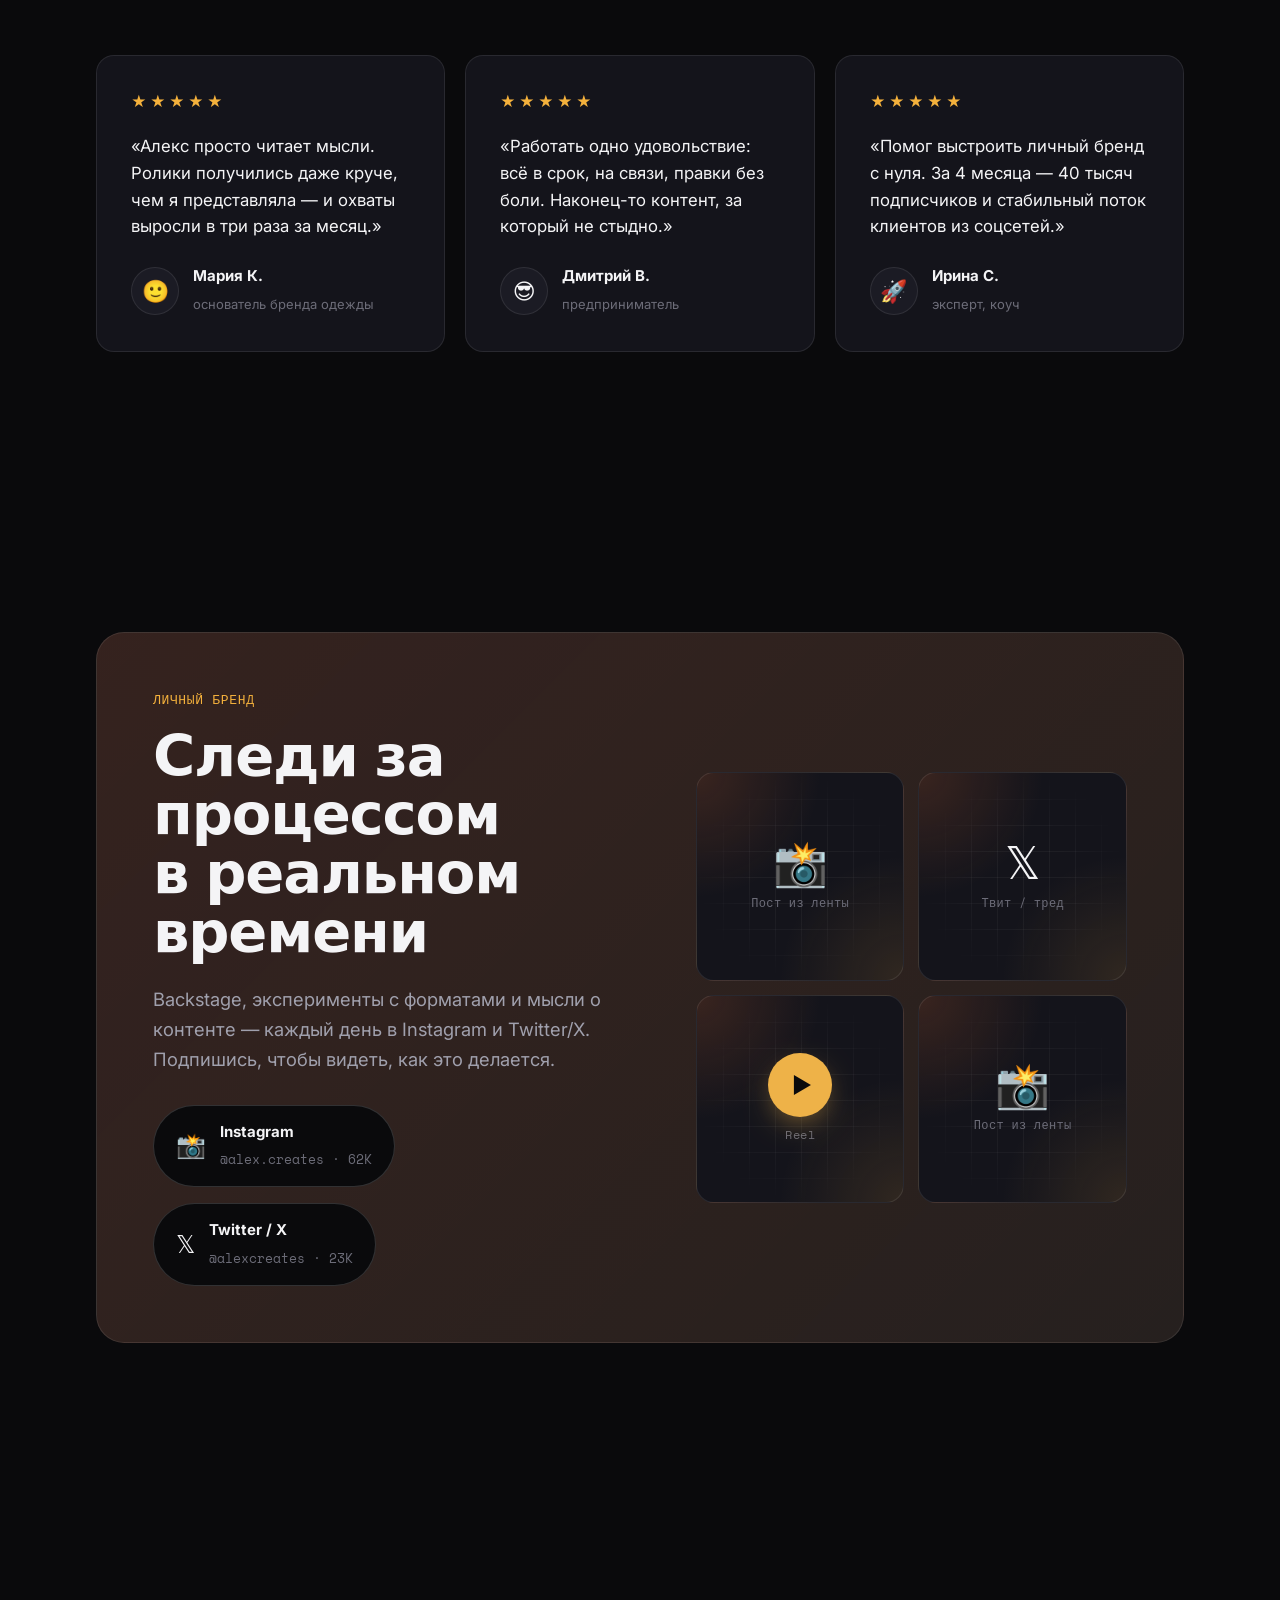
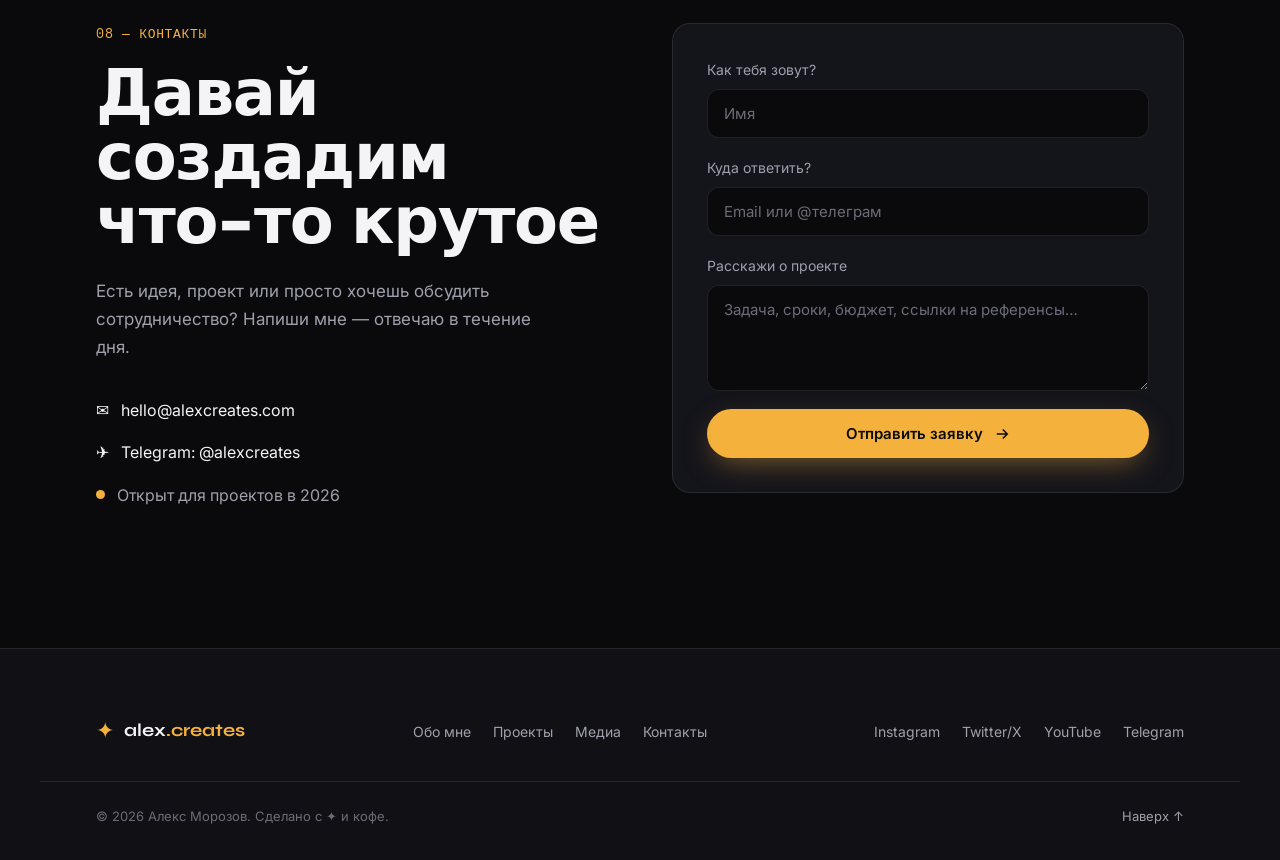
==== commit f051970f: "redesign: первый экран по референсу (карточка-резюме) - Hero оформлен как крупная карточка с тёплым " ====
--- a/portfolio-standalone.html
+++ b/portfolio-standalone.html
@@ -19,7 +19,7 @@
   <!-- ====== Шрифты ====== -->
   <link rel="preconnect" href="https://fonts.googleapis.com" />
   <link rel="preconnect" href="https://fonts.gstatic.com" crossorigin />
-  <link href="https://fonts.googleapis.com/css2?family=Syne:wght@600;700;800&family=Inter:wght@400;500;600&family=Space+Mono:wght@400;700&display=swap" rel="stylesheet" />
+  <link href="https://fonts.googleapis.com/css2?family=Syne:wght@600;700;800&family=Inter:wght@400;500;600;700;800&family=Space+Mono:wght@400;700&display=swap" rel="stylesheet" />
 
   <!-- ====== Иконка (можно заменить на свой favicon) ====== -->
   <link rel="icon" href="data:image/svg+xml,<svg xmlns='http://www.w3.org/2000/svg' viewBox='0 0 100 100'><text y='.9em' font-size='90'>✦</text></svg>" />
@@ -27,7 +27,7 @@
   <style>
 /* =========================================================
    Alex Creates — портфолио digital creator
-   Стиль: тёмная тема, акцент-лайм, ambient-градиенты
+   Стиль: тёмная тема, тёплый янтарный акцент, ambient-свечение
    ========================================================= */
 
 /* ---------- Переменные ---------- */
@@ -43,10 +43,10 @@
   --text-muted: #a0a0ad;
   --text-dim: #6c6c78;
 
-  --acid: #c2f73a;          /* основной акцент */
-  --acid-dark: #a6db1f;
-  --violet: #7c5cff;
-  --cyan: #2fe6cf;
+  --acid: #f4b13c;          /* тёплый янтарный акцент */
+  --acid-dark: #d4972a;
+  --violet: #ff7a34;        /* тёплое оранжевое свечение */
+  --cyan: #ffb347;          /* тёплое золотое свечение */
 
   --radius: 18px;
   --radius-lg: 28px;
@@ -105,13 +105,13 @@
 
 .status-dot {
   width: 9px; height: 9px; border-radius: 50%; background: var(--acid);
-  box-shadow: 0 0 0 0 rgba(194, 247, 58, .6);
+  box-shadow: 0 0 0 0 rgba(244, 177, 60, .6);
   animation: pulse 2.4s infinite;
 }
 @keyframes pulse {
-  0% { box-shadow: 0 0 0 0 rgba(194, 247, 58, .55); }
-  70% { box-shadow: 0 0 0 9px rgba(194, 247, 58, 0); }
-  100% { box-shadow: 0 0 0 0 rgba(194, 247, 58, 0); }
+  0% { box-shadow: 0 0 0 0 rgba(244, 177, 60, .55); }
+  70% { box-shadow: 0 0 0 9px rgba(244, 177, 60, 0); }
+  100% { box-shadow: 0 0 0 0 rgba(244, 177, 60, 0); }
 }
 
 .accent-text {
@@ -142,8 +142,8 @@
 .btn svg { transition: transform .35s var(--ease); }
 .btn:hover svg { transform: translateX(4px); }
 
-.btn--primary { background: var(--acid); color: #0a0a0c; box-shadow: 0 10px 30px -8px rgba(194, 247, 58, .5); }
-.btn--primary:hover { transform: translateY(-3px); box-shadow: 0 16px 40px -8px rgba(194, 247, 58, .65); }
+.btn--primary { background: var(--acid); color: #0a0a0c; box-shadow: 0 10px 30px -8px rgba(244, 177, 60, .5); }
+.btn--primary:hover { transform: translateY(-3px); box-shadow: 0 16px 40px -8px rgba(244, 177, 60, .65); }
 
 .btn--ghost { border: 1.5px solid var(--border-strong); color: var(--text); }
 .btn--ghost:hover { background: var(--text); color: var(--bg); transform: translateY(-3px); }
@@ -181,8 +181,8 @@
   transition: width .25s var(--ease), height .25s var(--ease), background .25s, opacity .3s, border-color .25s;
 }
 .cursor-dot { width: 6px; height: 6px; background: var(--acid); transform: translate(-50%, -50%); }
-.cursor.is-link { width: 60px; height: 60px; background: rgba(194, 247, 58, .12); border-color: transparent; }
-.cursor.is-media { width: 76px; height: 76px; background: rgba(194, 247, 58, .14); border-color: var(--acid); }
+.cursor.is-link { width: 60px; height: 60px; background: rgba(244, 177, 60, .12); border-color: transparent; }
+.cursor.is-media { width: 76px; height: 76px; background: rgba(244, 177, 60, .14); border-color: var(--acid); }
 .cursor.is-media::after { content: "VIEW"; font-family: var(--font-mono); font-size: 11px; color: var(--acid); letter-spacing: .05em; }
 .cursor { display: flex; align-items: center; justify-content: center; }
 body.cursor-ready { cursor: none; }
@@ -191,9 +191,11 @@
 /* ---------- Шапка ---------- */
 .header {
   position: fixed; top: 0; left: 0; right: 0; z-index: 100;
-  padding-block: 20px; transition: padding .3s var(--ease), background .3s, border-color .3s;
+  padding-block: 20px; transform: translateY(0);
+  transition: transform .45s var(--ease), padding .3s var(--ease), background .3s, border-color .3s;
   border-bottom: 1px solid transparent;
 }
+.header.is-hidden { transform: translateY(-115%); }
 .header.is-scrolled {
   padding-block: 12px;
   background: rgba(10, 10, 12, .72);
@@ -223,50 +225,92 @@
 .burger.is-open span:nth-child(2) { opacity: 0; }
 .burger.is-open span:nth-child(3) { transform: translateY(-7px) rotate(-45deg); }
 
-/* ---------- Hero ---------- */
-.hero { min-height: 100vh; display: flex; flex-direction: column; justify-content: center; padding-top: 120px; padding-bottom: 60px; }
-.hero__grid { display: grid; grid-template-columns: 1.05fr 0.95fr; gap: clamp(32px, 5vw, 72px); align-items: center; }
-
-.hero__title {
-  font-family: var(--font-display); font-weight: 800;
-  font-size: clamp(3rem, 9vw, 6rem); line-height: 0.92; letter-spacing: -0.035em;
-  margin-bottom: 26px;
-}
-.hero__role { color: var(--text-muted); font-size: clamp(1.1rem, 2.4vw, 1.45rem); max-width: 26ch; margin-bottom: 40px; line-height: 1.4; }
-
-.hero__actions { display: flex; flex-wrap: wrap; gap: 16px; }
-
+/* ---------- Hero (карточка по референсу) ---------- */
+.hero { min-height: 100vh; display: flex; align-items: center; padding-top: clamp(28px, 6vh, 64px); padding-bottom: clamp(28px, 5vh, 56px); }
+
+.hero__card {
+  position: relative; width: 100%; overflow: hidden;
+  display: grid; grid-template-columns: 1.05fr 0.95fr;
+  min-height: min(80vh, 720px);
+  border-radius: clamp(20px, 3vw, 34px);
+  border: 1px solid var(--border-strong);
+  background:
+    radial-gradient(78% 95% at 80% 36%, rgba(255, 138, 46, .42), transparent 62%),
+    radial-gradient(60% 80% at 96% 82%, rgba(255, 92, 28, .26), transparent 60%),
+    linear-gradient(150deg, #16120e 0%, #100d0b 55%, #0c0a09 100%);
+  box-shadow: 0 60px 130px -50px rgba(0, 0, 0, .9), inset 0 1px 0 rgba(255, 255, 255, .05);
+}
+
+/* Фото */
+.hero__photo { position: relative; grid-column: 2; z-index: 1; overflow: hidden; }
+.hero__photo-img { position: absolute; inset: 0; width: 100%; height: 100%; object-fit: cover; object-position: 50% 22%; z-index: 1; }
+.hero__photo::after {
+  content: ""; position: absolute; inset: 0; z-index: 2; pointer-events: none;
+  background:
+    linear-gradient(90deg, #100d0b 0%, rgba(16, 13, 11, .65) 20%, transparent 52%),
+    linear-gradient(180deg, rgba(8, 7, 6, .5) 0%, transparent 22%, transparent 72%, rgba(8, 7, 6, .55) 100%);
+}
+.hero__photo-ph {
+  position: absolute; inset: 0; z-index: 0; display: flex; align-items: center; justify-content: center;
+  font-family: var(--font-mono); font-size: 14px; color: var(--text-dim); text-align: center; padding: 24px;
+}
+
+/* Верхняя панель */
+.hero__topbar {
+  position: absolute; top: 0; left: 0; right: 0; z-index: 4;
+  display: flex; align-items: center; justify-content: space-between;
+  padding: clamp(20px, 2.8vw, 34px);
+}
+.hero__status { display: inline-flex; align-items: center; gap: 10px; font-size: 14px; color: var(--text); }
+.status-dot--green { background: #4ade80; box-shadow: 0 0 0 0 rgba(74, 222, 128, .6); animation: pulseGreen 2.4s infinite; }
+@keyframes pulseGreen { 0% { box-shadow: 0 0 0 0 rgba(74, 222, 128, .55); } 70% { box-shadow: 0 0 0 8px rgba(74, 222, 128, 0); } 100% { box-shadow: 0 0 0 0 rgba(74, 222, 128, 0); } }
+.btn-cv {
+  display: inline-flex; align-items: center; gap: 8px;
+  background: var(--acid); color: #1c1404; font-weight: 600; font-size: 14px;
+  padding: 11px 20px; border-radius: 100px; transition: transform .35s var(--ease), box-shadow .3s;
+  box-shadow: 0 10px 26px -10px rgba(244, 177, 60, .6);
+}
+.btn-cv:hover { transform: translateY(-2px); box-shadow: 0 16px 34px -10px rgba(244, 177, 60, .8); }
+
+/* Тело: роль + имя + контакты */
+.hero__body {
+  grid-column: 1; position: relative; z-index: 3;
+  display: flex; flex-direction: column; justify-content: center;
+  padding: clamp(38px, 5vw, 64px);
+  padding-top: clamp(92px, 13vh, 130px); padding-bottom: clamp(96px, 14vh, 140px);
+}
+.hero__role { color: var(--acid); font-weight: 600; font-size: clamp(1rem, 2vw, 1.3rem); margin-bottom: clamp(10px, 1.5vw, 16px); }
+.hero__name {
+  font-family: var(--font-body); font-weight: 800;
+  font-size: clamp(2.8rem, 8.5vw, 6rem); line-height: 0.9; letter-spacing: -0.035em;
+  color: #fff; margin-bottom: clamp(26px, 4vw, 44px);
+}
+.hero__contacts { display: grid; grid-template-columns: 1fr 1fr; gap: 14px clamp(20px, 3vw, 40px); max-width: 560px; }
+.hero__contacts li { display: inline-flex; align-items: center; gap: 11px; font-size: 14px; color: var(--text-muted); }
+.hero__contacts a { color: inherit; transition: color .25s; }
+.hero__contacts a:hover { color: var(--acid); }
+.hero__ci { display: inline-flex; color: var(--acid); flex-shrink: 0; }
+.hero__ci svg { width: 17px; height: 17px; }
+
+/* Плавающая навигация */
+.hero__nav {
+  position: absolute; left: 50%; bottom: clamp(18px, 2.6vw, 30px); transform: translateX(-50%); z-index: 5;
+  display: flex; align-items: center; gap: 4px; padding: 6px;
+  border-radius: 100px; border: 1px solid var(--border-strong);
+  background: rgba(18, 15, 12, .55); backdrop-filter: blur(16px);
+  box-shadow: 0 18px 44px -16px rgba(0, 0, 0, .7); max-width: calc(100% - 32px);
+}
+.hero__nav-item {
+  display: inline-flex; align-items: center; gap: 8px; padding: 10px 16px; border-radius: 100px;
+  font-size: 14px; color: var(--text-muted); white-space: nowrap; transition: background .25s, color .25s;
+}
+.hero__nav-item svg { width: 16px; height: 16px; }
+.hero__nav-item:hover { color: var(--text); }
+.hero__nav-item.is-active { background: #f4f4f6; color: #14110d; }
+
+/* Статистика в блоке «Обо мне» */
 .stat__num { font-family: var(--font-display); font-weight: 800; font-size: clamp(1.8rem, 4vw, 2.6rem); line-height: 1; color: var(--text); }
 .stat__label { font-size: 13px; color: var(--text-dim); margin-top: 8px; text-transform: uppercase; letter-spacing: .04em; }
-
-/* Hero media / главное фото */
-.hero__media { position: relative; }
-.hero__media::before {
-  content: ""; position: absolute; inset: -10% -8% -14% -8%; z-index: 0; pointer-events: none;
-  background:
-    radial-gradient(58% 58% at 62% 32%, rgba(194, 247, 58, .26), transparent 70%),
-    radial-gradient(66% 66% at 28% 82%, rgba(124, 92, 255, .26), transparent 72%);
-  filter: blur(34px);
-}
-.hero__photo {
-  position: relative; z-index: 1; aspect-ratio: 4 / 5; max-height: 82vh; margin-inline: auto;
-  border-color: var(--border-strong);
-  box-shadow: 0 44px 100px -34px rgba(0, 0, 0, .85);
-  animation: heroFloat 7s var(--ease) infinite alternate;
-}
-@keyframes heroFloat { to { transform: translateY(-14px); } }
-.hero__photo-img {
-  position: absolute; inset: 0; width: 100%; height: 100%; object-fit: cover;
-  object-position: 50% 28%; z-index: 3; border-radius: inherit;
-}
-.hero__photo-tag {
-  position: absolute; left: 16px; bottom: 16px; z-index: 4;
-  display: inline-flex; align-items: center; gap: 9px;
-  padding: 9px 15px; border-radius: 100px; font-family: var(--font-mono); font-size: 13px; color: var(--text);
-  background: rgba(10, 10, 12, .55); backdrop-filter: blur(10px); border: 1px solid var(--border-strong);
-}
-
-/* Статистика в блоке «Обо мне» */
 .about__stats {
   display: grid; grid-template-columns: repeat(4, 1fr); gap: 24px;
   padding: 30px 0 34px; margin-bottom: clamp(32px, 5vw, 56px);
@@ -278,8 +322,8 @@
 .media-slot {
   position: relative; overflow: hidden; border-radius: var(--radius);
   background:
-    radial-gradient(120% 120% at 0% 0%, rgba(124,92,255,.16), transparent 50%),
-    radial-gradient(120% 120% at 100% 100%, rgba(47,230,207,.12), transparent 50%),
+    radial-gradient(120% 120% at 0% 0%, rgba(255, 122, 52,.16), transparent 50%),
+    radial-gradient(120% 120% at 100% 100%, rgba(255, 179, 71,.12), transparent 50%),
     var(--surface);
   border: 1px solid var(--border);
   transition: border-color .35s var(--ease), transform .45s var(--ease), box-shadow .45s var(--ease);
@@ -289,7 +333,7 @@
   background-image: linear-gradient(var(--border) 1px, transparent 1px), linear-gradient(90deg, var(--border) 1px, transparent 1px);
   background-size: 26px 26px; mask-image: radial-gradient(circle at center, #000 30%, transparent 75%);
 }
-.media-slot:hover { border-color: var(--acid); transform: translateY(-4px); box-shadow: 0 24px 50px -18px rgba(194,247,58,.25); }
+.media-slot:hover { border-color: var(--acid); transform: translateY(-4px); box-shadow: 0 24px 50px -18px rgba(244, 177, 60,.25); }
 .media-slot__inner {
   position: absolute; inset: 0; z-index: 2; display: flex; flex-direction: column; align-items: center; justify-content: center;
   text-align: center; gap: 8px; padding: 18px;
@@ -299,7 +343,7 @@
 .media-slot__icon--play {
   width: 64px; height: 64px; border-radius: 50%; background: var(--acid); color: #0a0a0c;
   display: flex; align-items: center; justify-content: center; font-size: 22px; padding-left: 4px;
-  box-shadow: 0 10px 30px -8px rgba(194,247,58,.6);
+  box-shadow: 0 10px 30px -8px rgba(244, 177, 60,.6);
 }
 .media-slot__title { font-weight: 600; font-size: 15px; color: var(--text); max-width: 24ch; }
 .media-slot__hint { font-family: var(--font-mono); font-size: 12px; color: var(--text-dim); letter-spacing: .03em; }
@@ -351,7 +395,7 @@
 }
 .card::before {
   content: ""; position: absolute; inset: 0; opacity: 0; transition: opacity .4s;
-  background: radial-gradient(400px 200px at var(--mx, 50%) var(--my, 0%), rgba(194,247,58,.10), transparent 70%);
+  background: radial-gradient(400px 200px at var(--mx, 50%) var(--my, 0%), rgba(244, 177, 60,.10), transparent 70%);
   pointer-events: none;
 }
 .card:hover { border-color: var(--border-strong); transform: translateY(-5px); }
@@ -419,7 +463,7 @@
 .skills__tools, .skills__tags { display: flex; flex-wrap: wrap; gap: 12px; }
 .tool { font-size: 14px; padding: 10px 18px; border-radius: 100px; border: 1px solid var(--border); background: var(--surface); color: var(--text-muted); transition: border-color .3s, color .3s, transform .3s; }
 .tool:hover { border-color: var(--border-strong); color: var(--text); transform: translateY(-2px); }
-.tool--accent { border-color: rgba(194,247,58,.35); color: var(--acid); }
+.tool--accent { border-color: rgba(244, 177, 60,.35); color: var(--acid); }
 
 .skills__bars { display: flex; flex-direction: column; gap: 24px; }
 .skills__bar-head { display: flex; justify-content: space-between; font-size: 14px; margin-bottom: 10px; }
@@ -443,7 +487,7 @@
 /* ---------- Social ---------- */
 .social__card {
   display: grid; grid-template-columns: 1fr 0.9fr; gap: clamp(32px, 5vw, 64px); align-items: center;
-  background: linear-gradient(135deg, rgba(124,92,255,.14), rgba(47,230,207,.08)), var(--surface);
+  background: linear-gradient(135deg, rgba(255, 122, 52,.14), rgba(255, 179, 71,.08)), var(--surface);
   border: 1px solid var(--border); border-radius: var(--radius-lg); padding: clamp(28px, 5vw, 56px);
 }
 .social__links { display: flex; flex-wrap: wrap; gap: 16px; margin-top: 30px; }
@@ -476,7 +520,7 @@
 .field input:focus, .field textarea:focus { border-color: var(--acid); outline: none; background: var(--bg-soft); }
 .field input::placeholder, .field textarea::placeholder { color: var(--text-dim); }
 .contact__form-note { font-size: 14px; padding: 12px 16px; border-radius: 12px; }
-.contact__form-note.is-ok { background: rgba(194,247,58,.12); color: var(--acid); border: 1px solid rgba(194,247,58,.3); }
+.contact__form-note.is-ok { background: rgba(244, 177, 60,.12); color: var(--acid); border: 1px solid rgba(244, 177, 60,.3); }
 .contact__form-note.is-err { background: rgba(255,90,90,.12); color: #ff8b8b; border: 1px solid rgba(255,90,90,.3); }
 
 /* ---------- Footer ---------- */
@@ -497,8 +541,10 @@
 
 /* ============ Адаптив ============ */
 @media (max-width: 980px) {
-  .hero__grid { grid-template-columns: 1fr; }
-  .hero__media { max-width: 420px; margin-inline: auto; order: -1; }
+  .hero__card { grid-template-columns: 1fr; min-height: 0; }
+  .hero__photo { grid-column: 1; grid-row: 1; height: clamp(240px, 42vh, 380px); }
+  .hero__photo::after { background: linear-gradient(180deg, rgba(8, 7, 6, .5) 0%, transparent 28%, transparent 58%, #100d0b 100%); }
+  .hero__body { grid-column: 1; grid-row: 2; padding-top: clamp(26px, 5vw, 40px); padding-bottom: clamp(94px, 13vh, 116px); }
   .about__grid, .skills__grid, .social__card, .contact__grid { grid-template-columns: 1fr; }
   .about__media { position: static; flex-direction: row; }
   .about__media .media-slot--square { flex: 1; }
@@ -522,6 +568,10 @@
   body.menu-open { overflow: hidden; }
   .services__grid, .testimonials__grid, .process__steps { grid-template-columns: 1fr; }
   .about__stats { grid-template-columns: repeat(2, 1fr); gap: 20px; }
+  .hero__topbar { padding: 18px; }
+  .hero__nav { gap: 2px; padding: 5px; }
+  .hero__nav-item { padding: 11px 13px; }
+  .hero__nav-item span { display: none; }
   .footer__inner, .footer__bottom { flex-direction: column; align-items: flex-start; }
 }
 
@@ -530,7 +580,8 @@
   .media__gallery { grid-template-columns: 1fr; }
   .gallery__item--big { grid-column: span 1; grid-row: span 1; }
   .btn { width: 100%; justify-content: center; }
-  .hero__actions { flex-direction: column; }
+  .hero__contacts { grid-template-columns: 1fr; }
+  .hero__name { font-size: clamp(2.6rem, 13vw, 3.6rem); }
 }
 
 /* ---------- Доступность: меньше движения ---------- */
@@ -544,7 +595,7 @@
 
   </style>
   <!-- Если JS отключён — показываем контент без анимаций появления -->
-  <noscript><style>.reveal{opacity:1!important;transform:none!important}.cursor,.cursor-dot{display:none!important}</style></noscript>
+  <noscript><style>.reveal{opacity:1!important;transform:none!important}.cursor,.cursor-dot{display:none!important}.header{transform:none!important}</style></noscript>
 </head>
 <body>
   <a class="skip-link" href="#about">Перейти к содержанию</a>
@@ -562,7 +613,7 @@
   </div>
 
   <!-- ============ ШАПКА ============ -->
-  <header class="header" id="header">
+  <header class="header is-hidden" id="header">
     <div class="container header__inner">
       <a href="#hero" class="logo" data-cursor="link">
         <span class="logo__mark">✦</span>
@@ -588,46 +639,57 @@
   <main>
     <!-- ============ ГЛАВНЫЙ ЭКРАН ============ -->
     <section class="hero" id="hero">
-      <div class="container hero__grid">
-        <div class="hero__content reveal">
-          <p class="eyebrow">
-            <span class="status-dot"></span>
-            Доступен для проектов · 2026
-          </p>
-
-          <h1 class="hero__title">Алекс<br />Морозов</h1>
-
-          <p class="hero__role">
-            Digital Creator &amp; фрилансер —
-            <span class="accent-text">видео, контент, личный бренд</span>
-          </p>
-
-          <div class="hero__actions">
-            <a href="#contact" class="btn btn--primary" data-cursor="link">
-              Обсудить проект
-              <svg viewBox="0 0 24 24" width="18" height="18" fill="none" stroke="currentColor" stroke-width="2"><path d="M5 12h14M13 6l6 6-6 6"/></svg>
+      <div class="container">
+        <div class="hero__card reveal">
+          <!-- Фото справа (главное фото — assets/hero.jpg) -->
+          <div class="hero__photo" data-cursor="media">
+            <span class="hero__photo-ph">📷 положи фото в assets/hero.jpg</span>
+            <img src="assets/hero.jpg" alt="Алекс Морозов — digital creator" class="hero__photo-img" onerror="this.remove()" />
+          </div>
+
+          <!-- Верхняя панель -->
+          <div class="hero__topbar">
+            <span class="hero__status"><span class="status-dot status-dot--green"></span> Открыт к проектам</span>
+            <a href="#contact" class="btn-cv" data-cursor="link">
+              <svg viewBox="0 0 24 24" fill="none" stroke="currentColor" stroke-width="1.8" stroke-linecap="round" stroke-linejoin="round" width="16" height="16"><path d="M12 3v12m0 0l-4-4m4 4l4-4M5 21h14"/></svg>
+              Скачать CV
             </a>
           </div>
-        </div>
-
-        <!-- Главное фото -->
-        <div class="hero__media reveal" data-reveal-delay="120">
-          <div class="media-slot media-slot--portrait hero__photo" data-cursor="media">
-            <img src="assets/hero.jpg" alt="Алекс Морозов — digital creator и фрилансер" class="hero__photo-img" onerror="this.remove()" />
-            <div class="media-slot__inner">
-              <span class="media-slot__icon">📷</span>
-              <span class="media-slot__title">Добавь фото: assets/hero.jpg</span>
-              <span class="media-slot__hint">формат 4:5 · портрет</span>
-            </div>
-            <span class="hero__photo-tag"><span class="status-dot"></span> @alex.creates</span>
-          </div>
+
+          <!-- Тело: роль + имя + контакты -->
+          <div class="hero__body">
+            <span class="hero__role">Digital Creator · фрилансер</span>
+            <h1 class="hero__name">Алекс<br />Морозов</h1>
+            <ul class="hero__contacts">
+              <li>
+                <span class="hero__ci"><svg viewBox="0 0 24 24" fill="none" stroke="currentColor" stroke-width="1.8" stroke-linecap="round" stroke-linejoin="round"><rect x="3" y="5" width="18" height="14" rx="2"/><path d="M3 7l9 6 9-6"/></svg></span>
+                <a href="mailto:hello@alexcreates.com">hello@alexcreates.com</a>
+              </li>
+              <li>
+                <span class="hero__ci"><svg viewBox="0 0 24 24" fill="none" stroke="currentColor" stroke-width="1.8" stroke-linecap="round" stroke-linejoin="round"><rect x="3" y="3" width="18" height="18" rx="5"/><circle cx="12" cy="12" r="4"/><circle cx="17.5" cy="6.5" r="1.2"/></svg></span>
+                <a href="#" target="_blank" rel="noopener">@alex.creates</a>
+              </li>
+              <li>
+                <span class="hero__ci"><svg viewBox="0 0 24 24" fill="none" stroke="currentColor" stroke-width="1.8" stroke-linecap="round" stroke-linejoin="round"><path d="M21 5L2 12l6 2m13-9l-3 15-7-4m10-11L9 16"/></svg></span>
+                <a href="#" target="_blank" rel="noopener">Telegram: @alexcreates</a>
+              </li>
+              <li>
+                <span class="hero__ci"><svg viewBox="0 0 24 24" fill="none" stroke="currentColor" stroke-width="1.8" stroke-linecap="round" stroke-linejoin="round"><path d="M12 21s7-6 7-11a7 7 0 10-14 0c0 5 7 11 7 11z"/><circle cx="12" cy="10" r="2.5"/></svg></span>
+                <span>Москва · удалённо</span>
+              </li>
+            </ul>
+          </div>
+
+          <!-- Плавающая навигация -->
+          <nav class="hero__nav" aria-label="Разделы">
+            <a href="#hero" class="hero__nav-item is-active" data-cursor="link"><svg viewBox="0 0 24 24" fill="none" stroke="currentColor" stroke-width="1.8" stroke-linecap="round" stroke-linejoin="round"><path d="M3 11l9-8 9 8M5 9.5V20h14V9.5"/></svg><span>Главная</span></a>
+            <a href="#about" class="hero__nav-item" data-cursor="link"><svg viewBox="0 0 24 24" fill="none" stroke="currentColor" stroke-width="1.8" stroke-linecap="round" stroke-linejoin="round"><circle cx="12" cy="8" r="4"/><path d="M4 20a8 8 0 0116 0"/></svg><span>Обо мне</span></a>
+            <a href="#work" class="hero__nav-item" data-cursor="link"><svg viewBox="0 0 24 24" fill="none" stroke="currentColor" stroke-width="1.8" stroke-linecap="round" stroke-linejoin="round"><rect x="3" y="7" width="18" height="13" rx="2"/><path d="M8 7V5a2 2 0 012-2h4a2 2 0 012 2v2"/></svg><span>Проекты</span></a>
+            <a href="#skills" class="hero__nav-item" data-cursor="link"><svg viewBox="0 0 24 24" fill="none" stroke="currentColor" stroke-width="1.8" stroke-linecap="round" stroke-linejoin="round"><path d="M13 2L4 14h7l-1 8 9-12h-7l1-8z"/></svg><span>Навыки</span></a>
+            <a href="#contact" class="hero__nav-item" data-cursor="link"><svg viewBox="0 0 24 24" fill="none" stroke="currentColor" stroke-width="1.8" stroke-linecap="round" stroke-linejoin="round"><path d="M10 13a5 5 0 007.5.5l2-2a5 5 0 00-7-7l-1 1"/><path d="M14 11a5 5 0 00-7.5-.5l-2 2a5 5 0 007 7l1-1"/></svg><span>Контакты</span></a>
+          </nav>
         </div>
       </div>
-
-      <a href="#about" class="scroll-cue" aria-label="Прокрутить вниз">
-        <span>Листай</span>
-        <svg viewBox="0 0 24 24" width="20" height="20" fill="none" stroke="currentColor" stroke-width="2"><path d="M12 5v14M6 13l6 6 6-6"/></svg>
-      </a>
     </section>
 
     <!-- ============ БЕГУЩАЯ СТРОКА ============ -->
@@ -1311,9 +1373,13 @@
 
   /* ---------- Шапка: эффект при скролле ---------- */
   const header = document.getElementById("header");
+  const heroSection = document.getElementById("hero");
   const onScroll = () => {
-    if (window.scrollY > 30) header.classList.add("is-scrolled");
-    else header.classList.remove("is-scrolled");
+    const y = window.scrollY;
+    header.classList.toggle("is-scrolled", y > 30);
+    // шапка спрятана, пока виден первый экран, и выезжает при скролле дальше
+    const heroH = heroSection ? heroSection.offsetHeight : window.innerHeight;
+    header.classList.toggle("is-hidden", y < heroH - 120);
   };
   window.addEventListener("scroll", onScroll, { passive: true });
   onScroll();
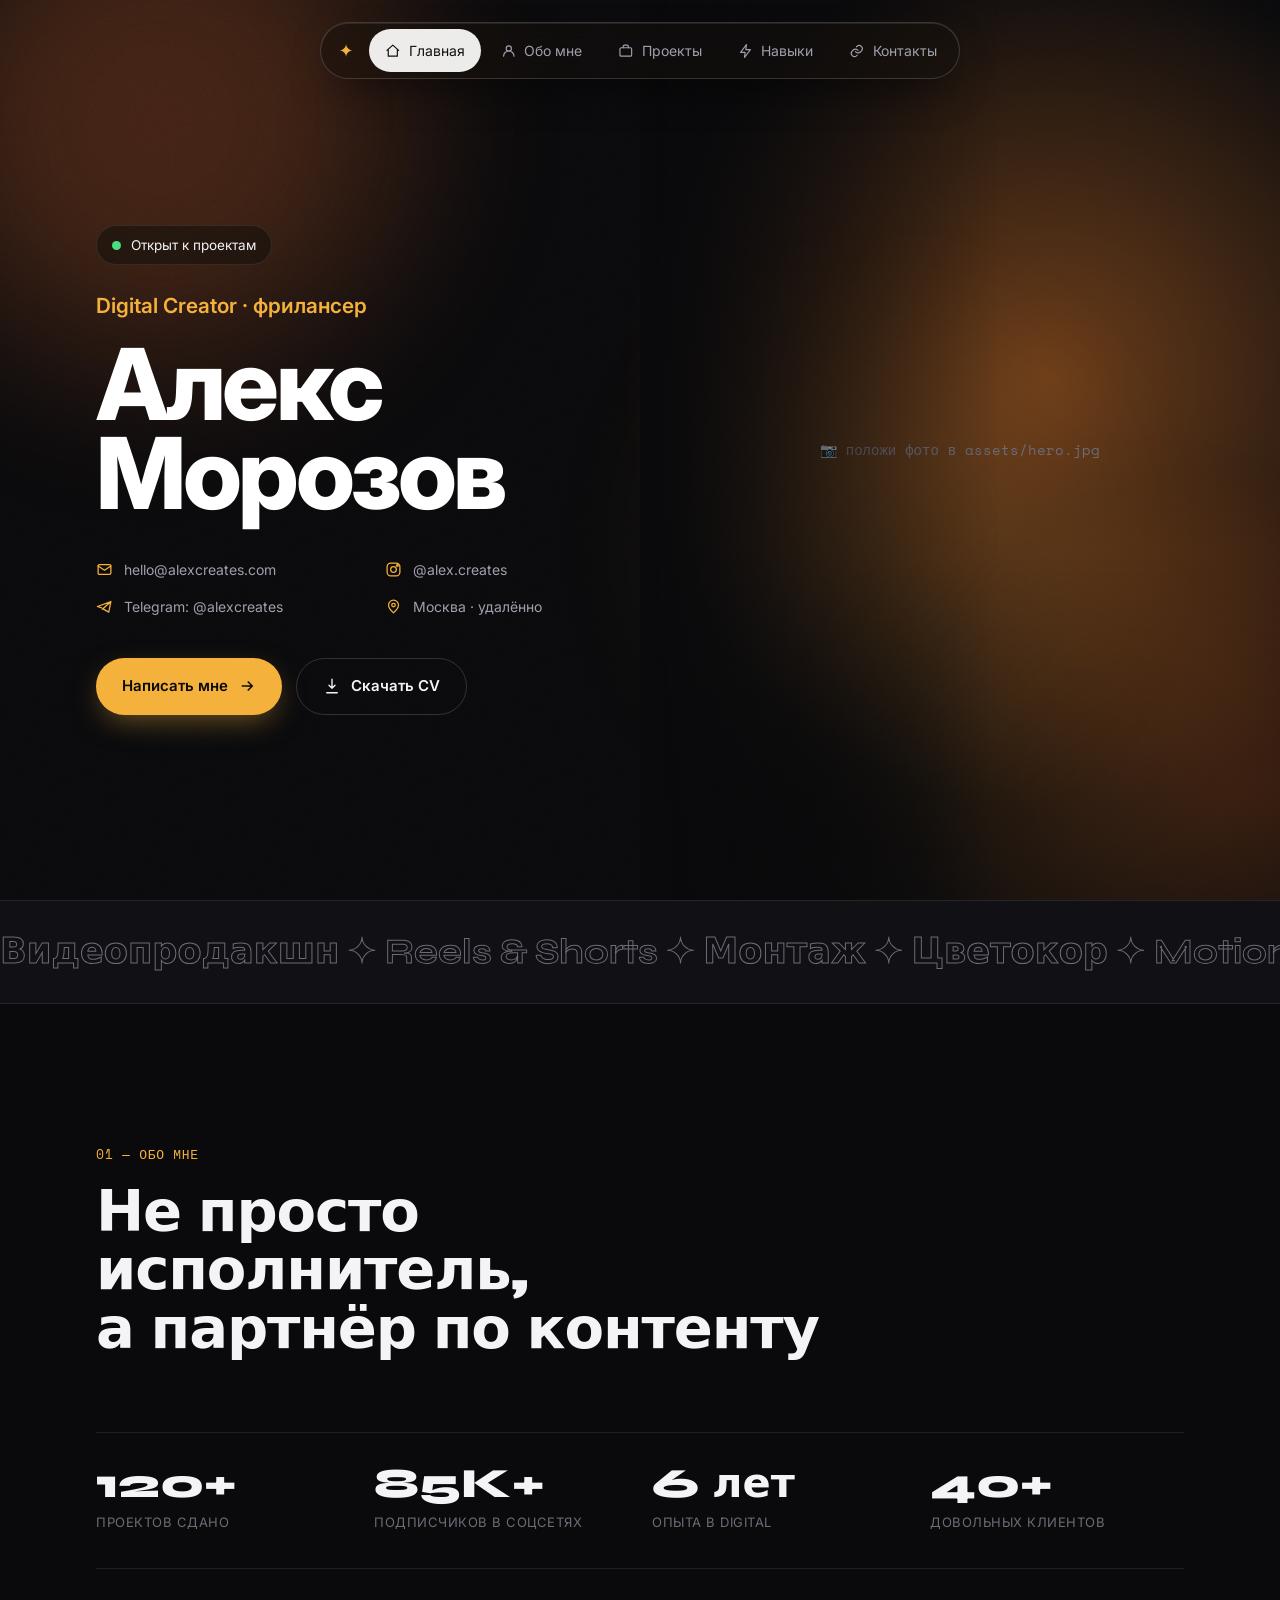
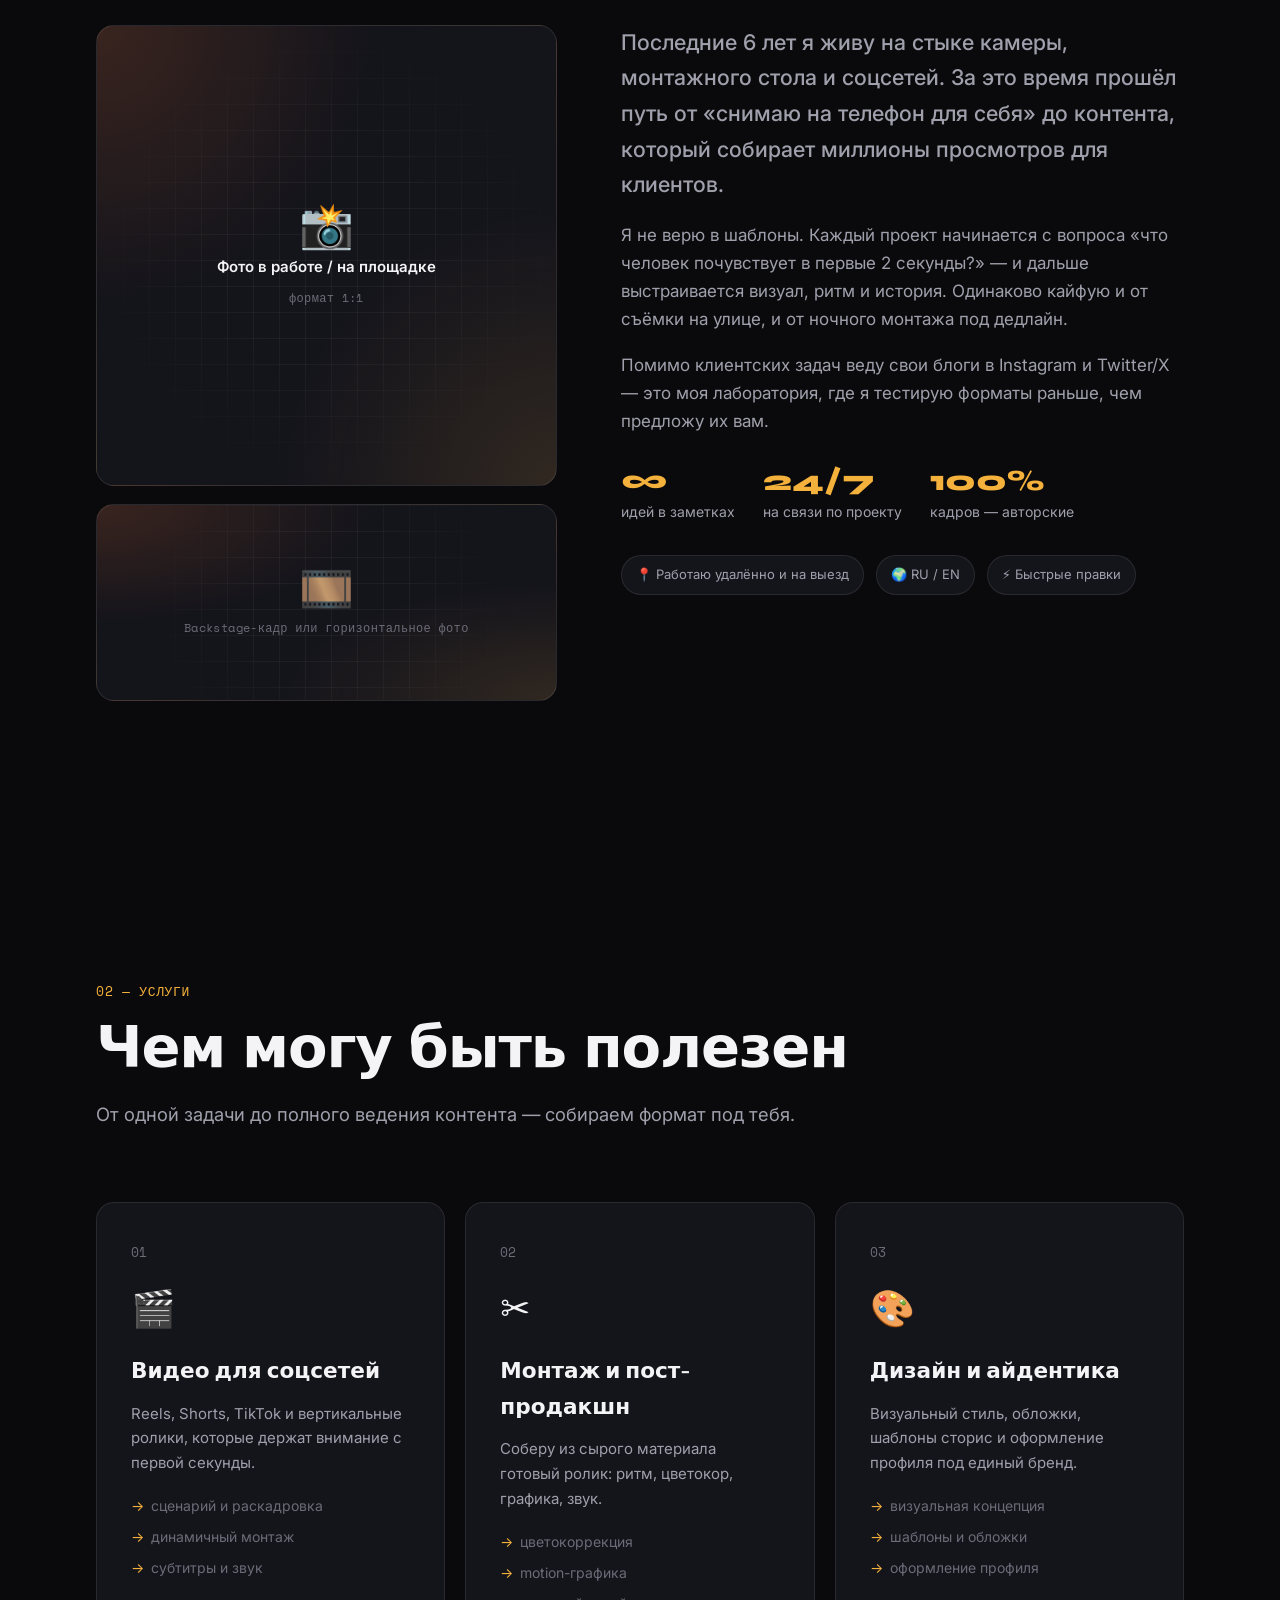
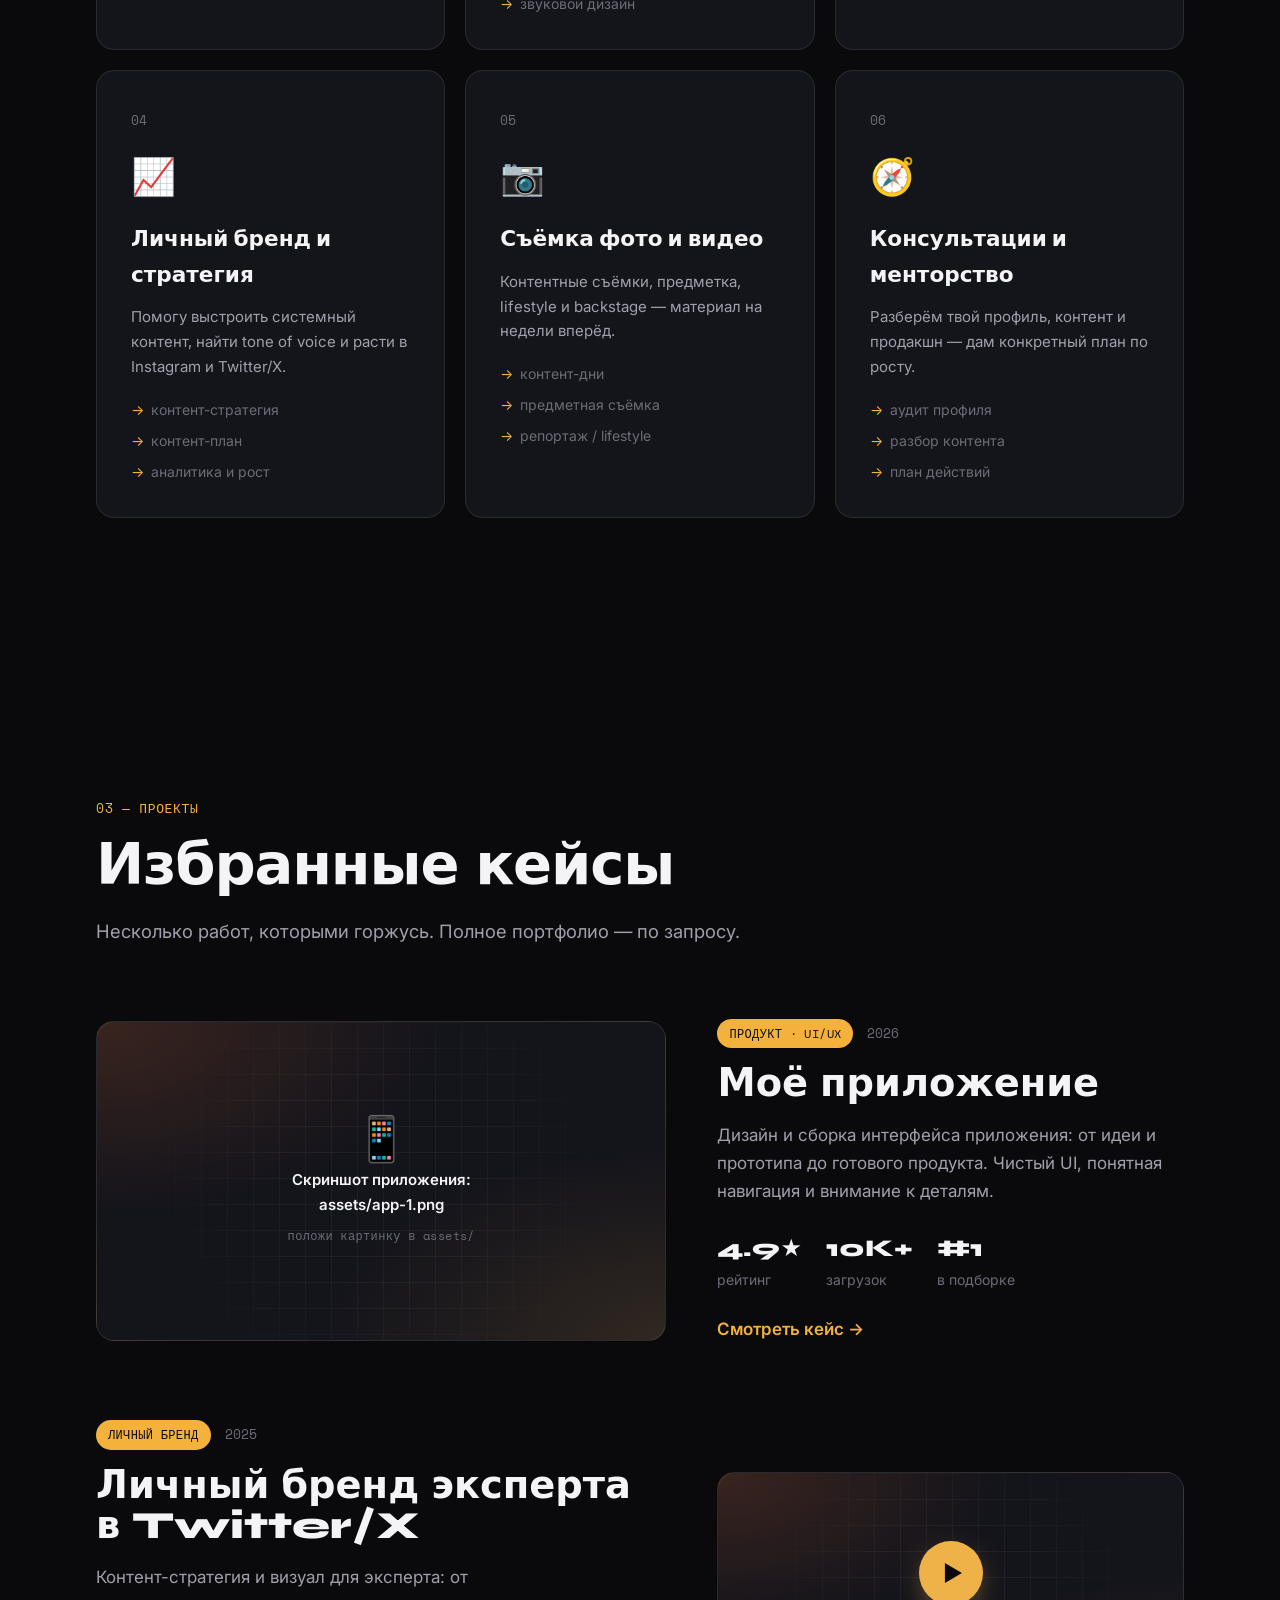
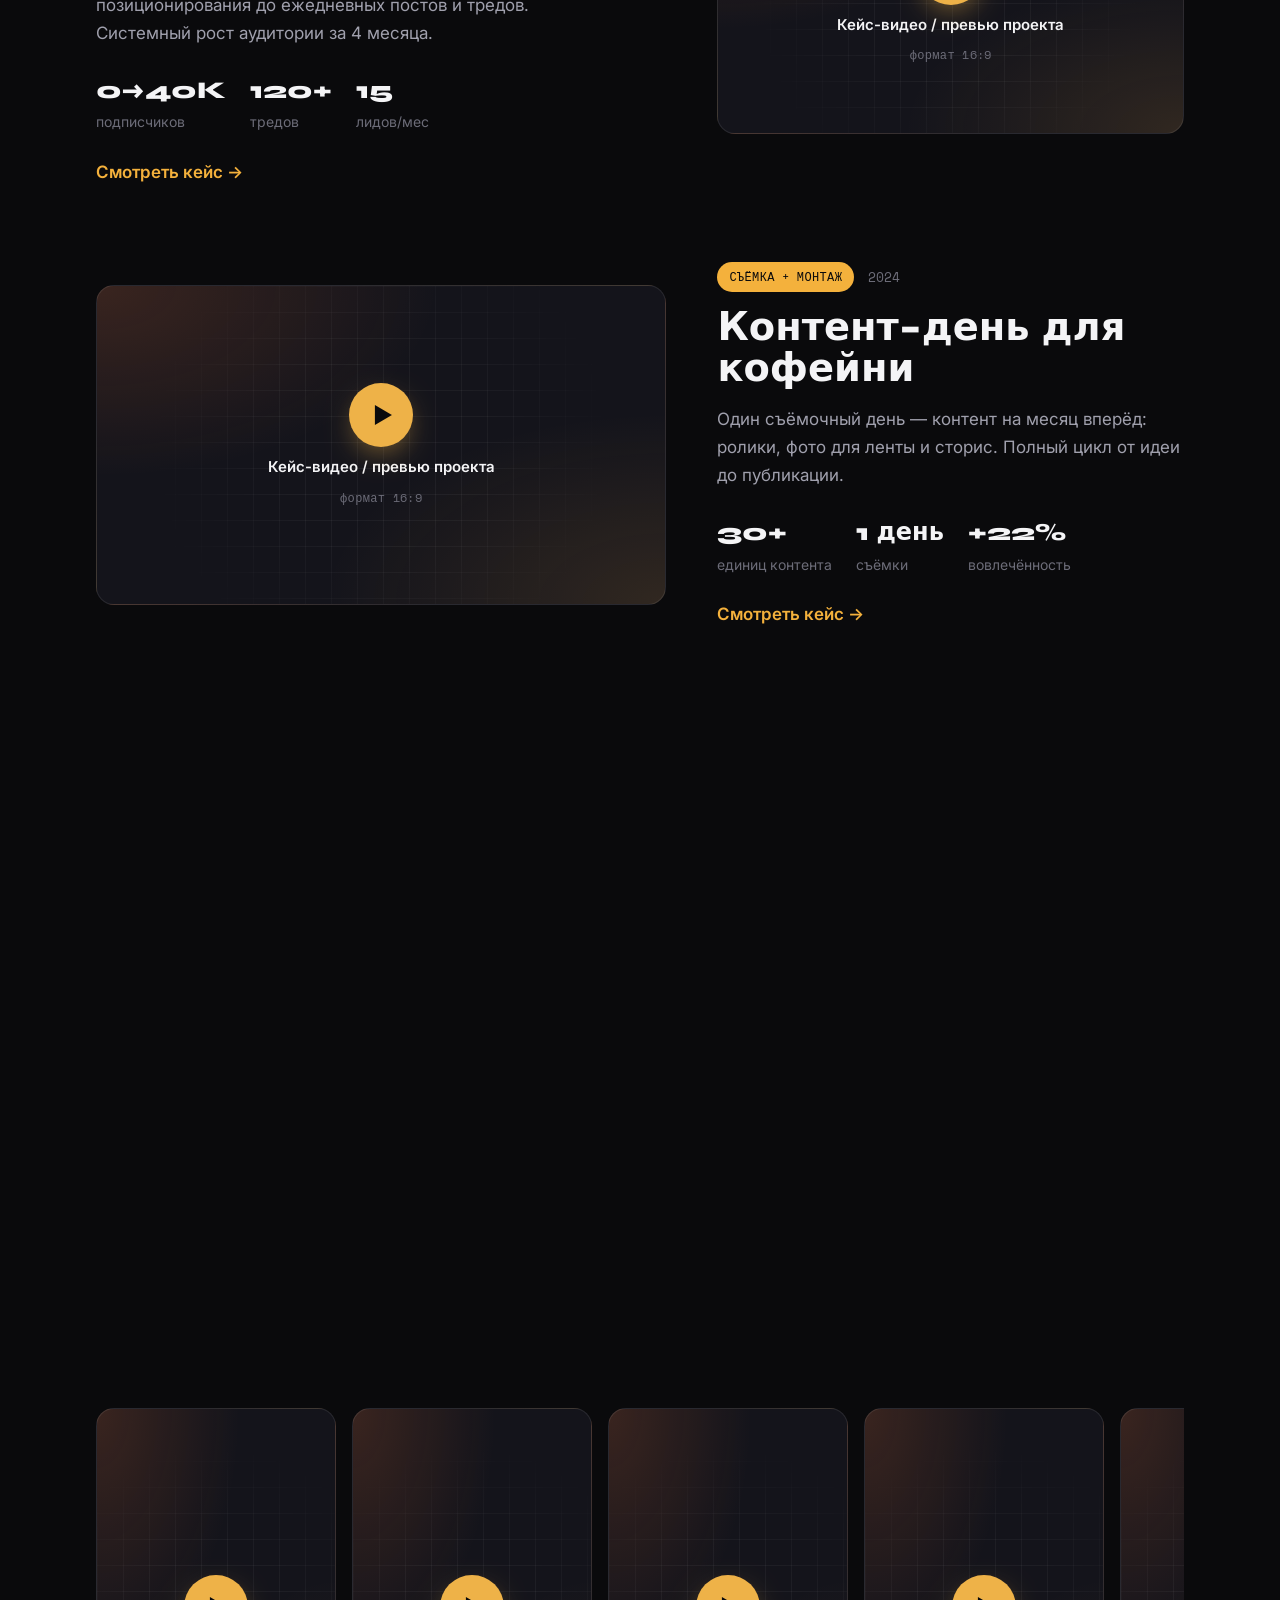
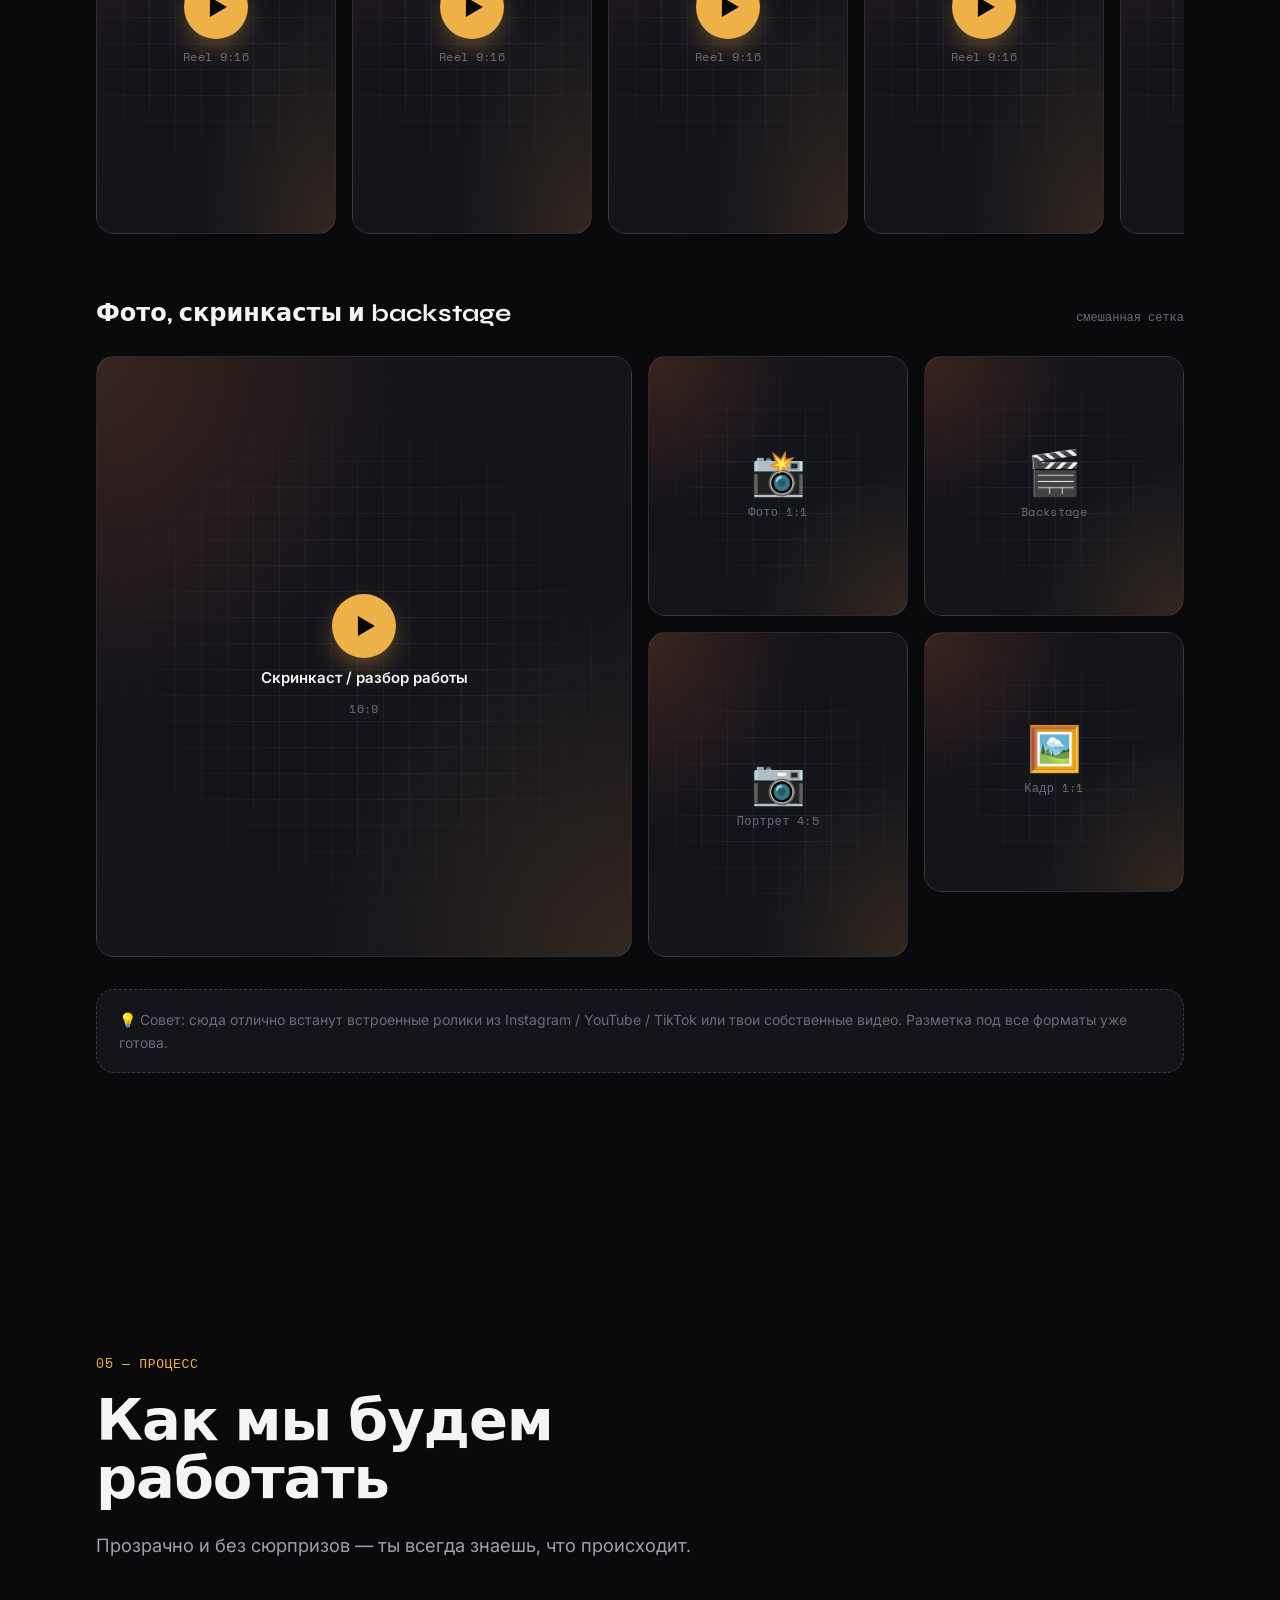
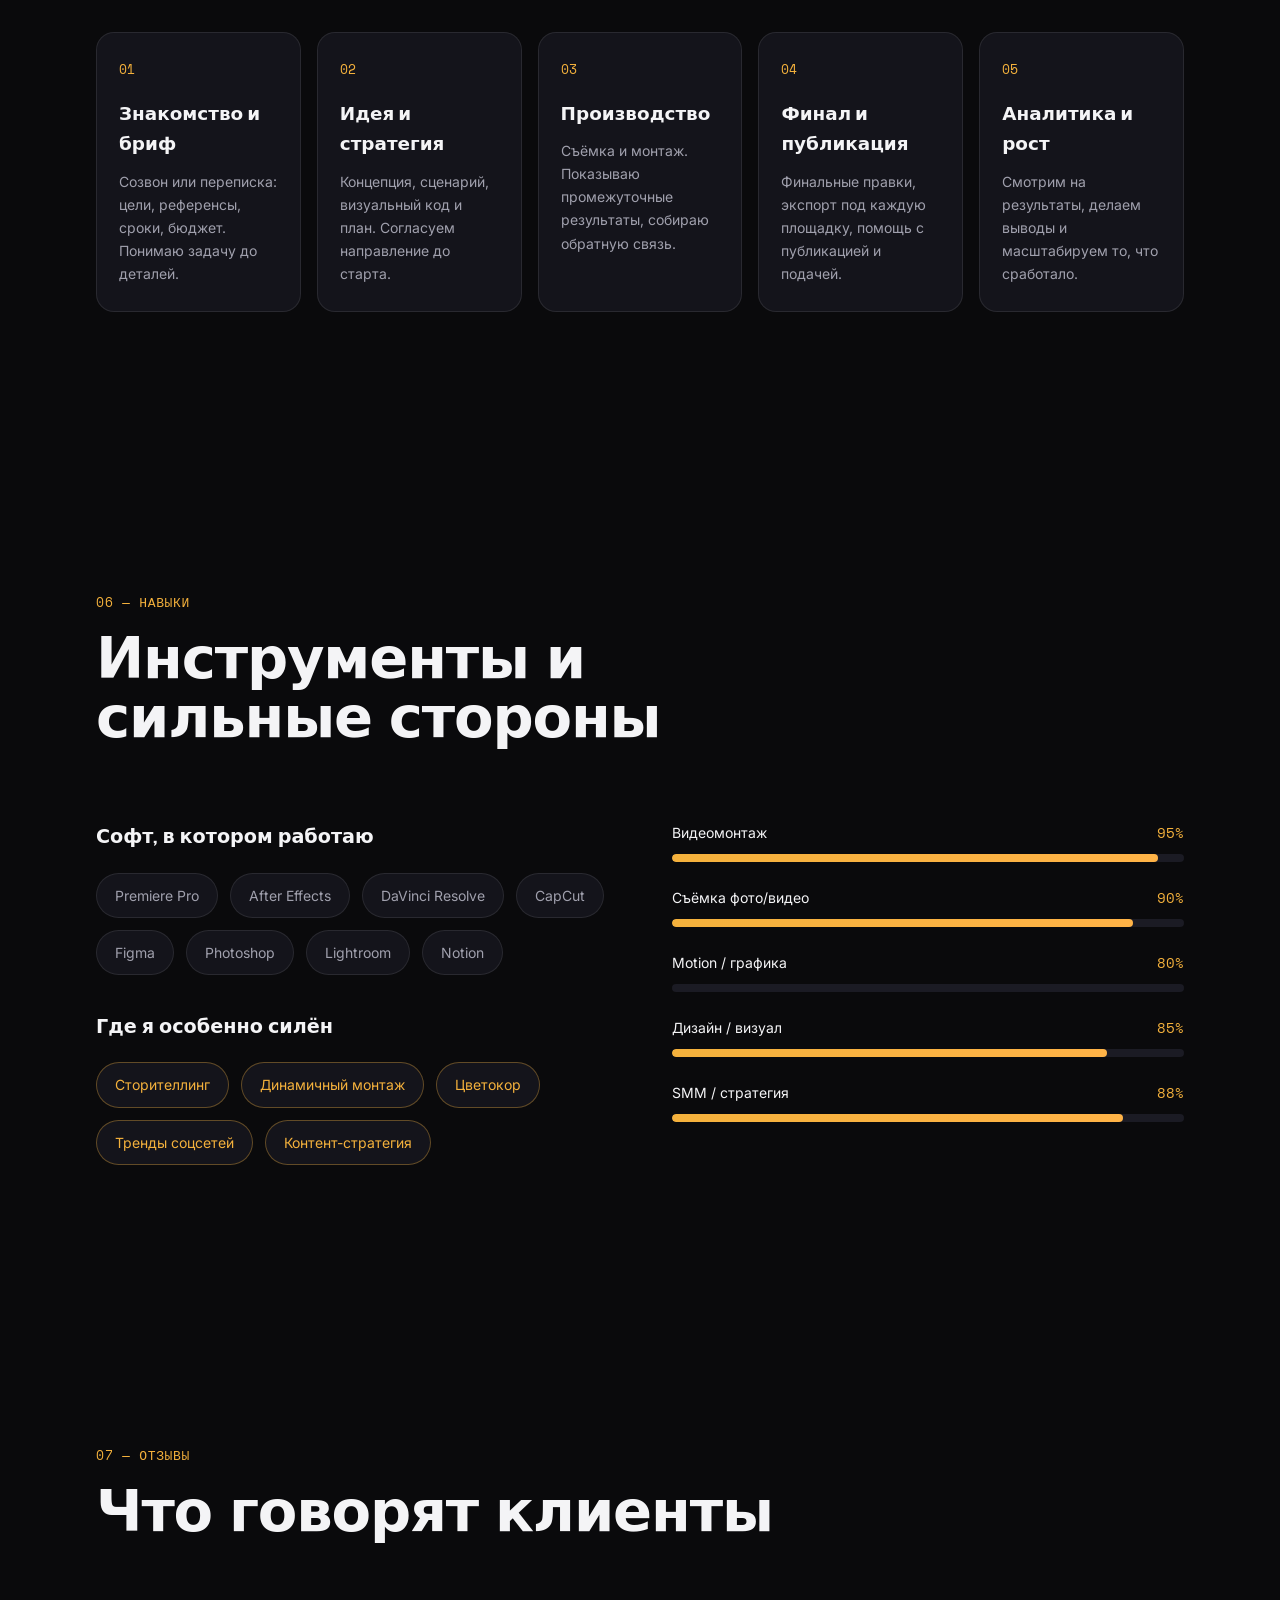
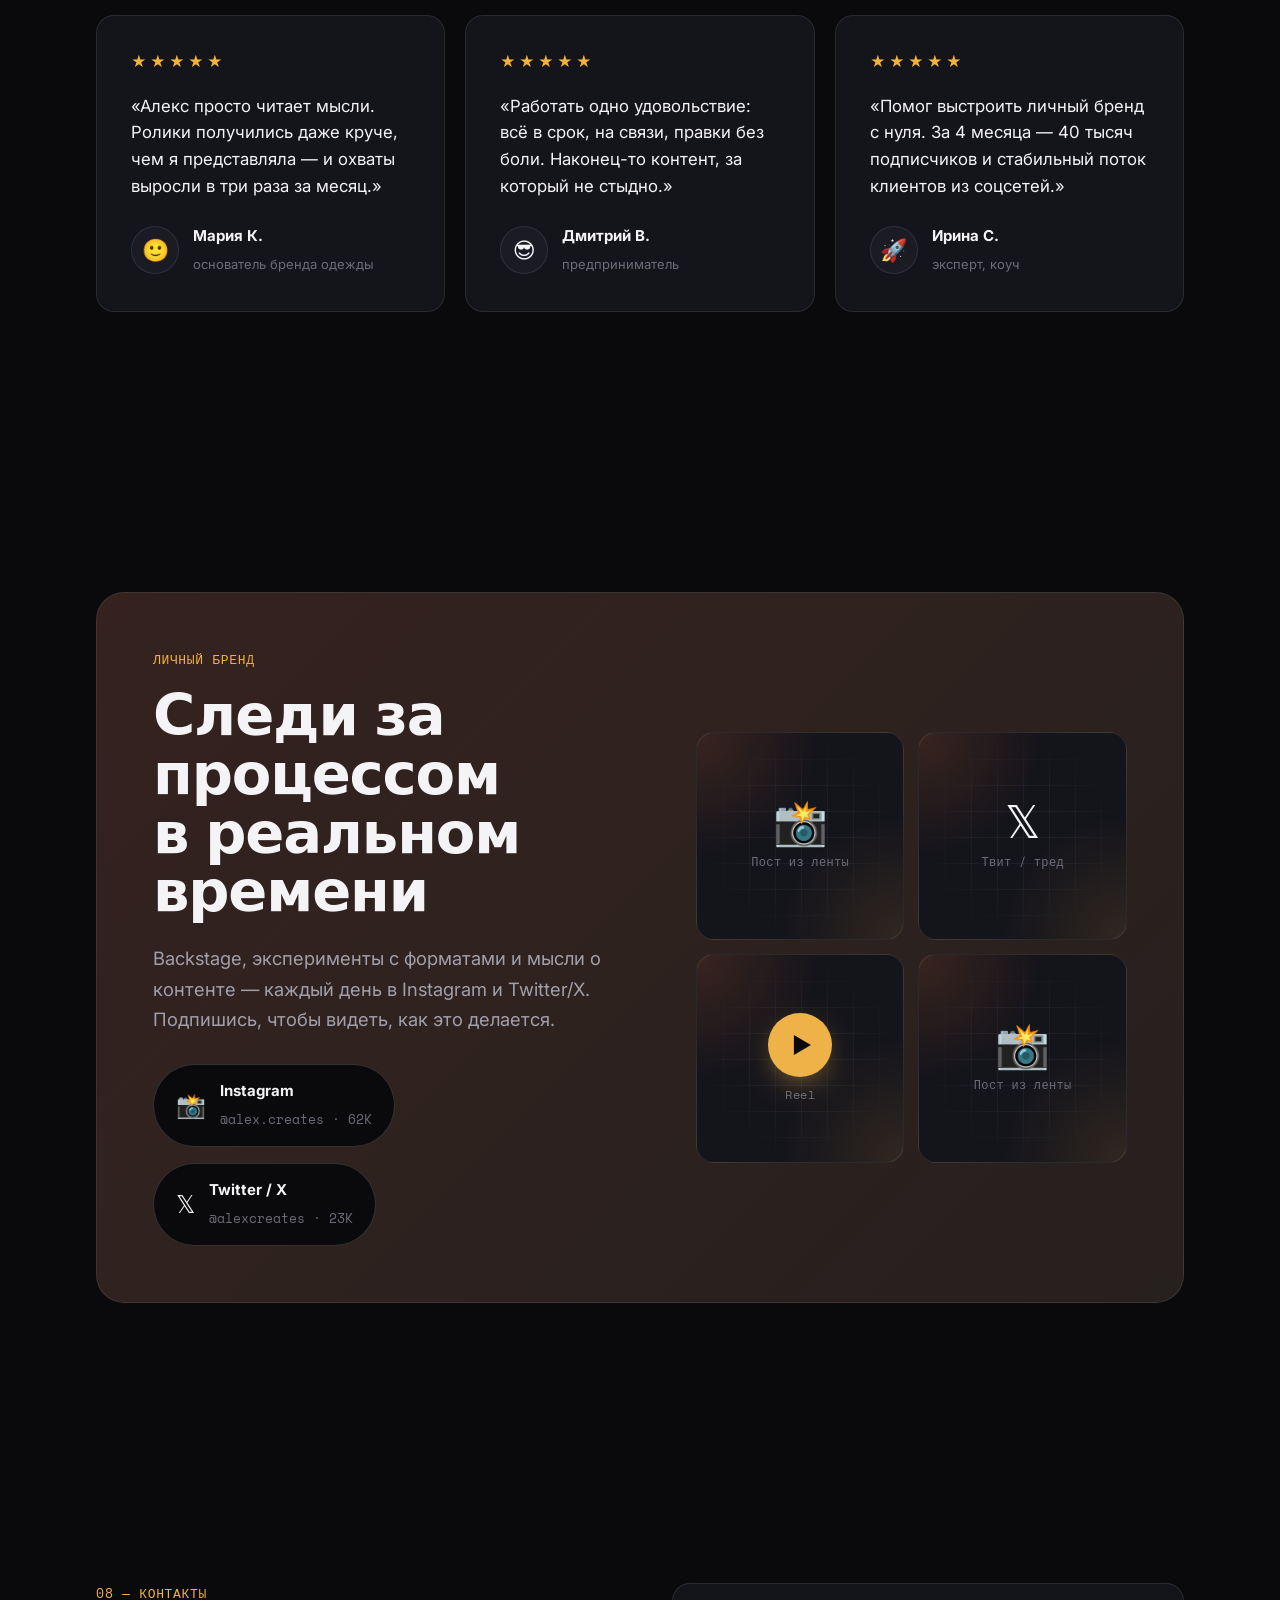
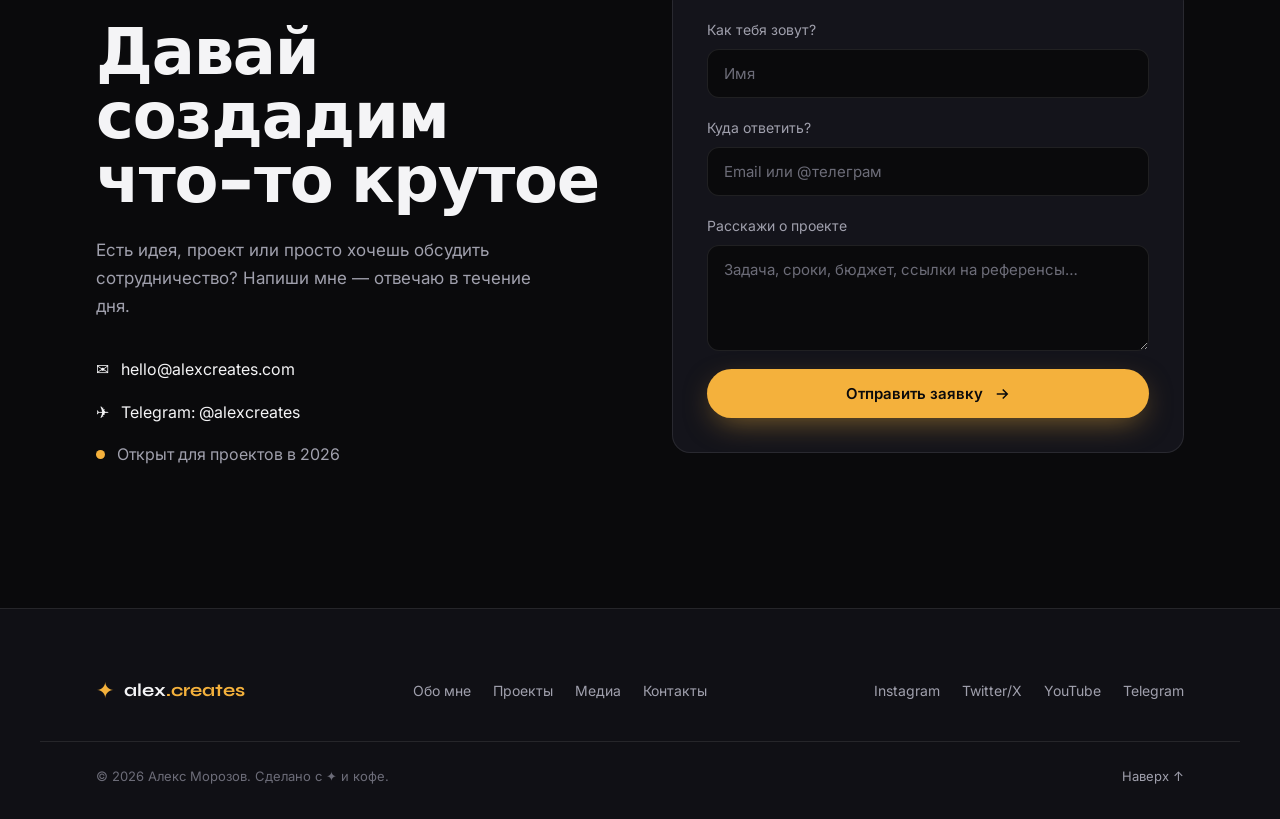
==== commit 987684bb: "redesign: полноэкранный hero + liquid-glass док-навигация - Hero больше не «в рамке»: на весь экран," ====
--- a/portfolio-standalone.html
+++ b/portfolio-standalone.html
@@ -225,88 +225,76 @@
 .burger.is-open span:nth-child(2) { opacity: 0; }
 .burger.is-open span:nth-child(3) { transform: translateY(-7px) rotate(-45deg); }
 
-/* ---------- Hero (карточка по референсу) ---------- */
-.hero { min-height: 100vh; display: flex; align-items: center; padding-top: clamp(28px, 6vh, 64px); padding-bottom: clamp(28px, 5vh, 56px); }
-
-.hero__card {
-  position: relative; width: 100%; overflow: hidden;
-  display: grid; grid-template-columns: 1.05fr 0.95fr;
-  min-height: min(80vh, 720px);
-  border-radius: clamp(20px, 3vw, 34px);
-  border: 1px solid var(--border-strong);
+/* ---------- Hero (полноэкранный, без рамки) ---------- */
+.hero { position: relative; min-height: 100vh; display: flex; align-items: center; overflow: hidden; padding-top: 130px; padding-bottom: 90px; }
+.hero::before {
+  content: ""; position: absolute; inset: 0; z-index: 0; pointer-events: none;
   background:
-    radial-gradient(78% 95% at 80% 36%, rgba(255, 138, 46, .42), transparent 62%),
-    radial-gradient(60% 80% at 96% 82%, rgba(255, 92, 28, .26), transparent 60%),
-    linear-gradient(150deg, #16120e 0%, #100d0b 55%, #0c0a09 100%);
-  box-shadow: 0 60px 130px -50px rgba(0, 0, 0, .9), inset 0 1px 0 rgba(255, 255, 255, .05);
-}
-
-/* Фото */
-.hero__photo { position: relative; grid-column: 2; z-index: 1; overflow: hidden; }
-.hero__photo-img { position: absolute; inset: 0; width: 100%; height: 100%; object-fit: cover; object-position: 50% 22%; z-index: 1; }
+    radial-gradient(56% 80% at 82% 42%, rgba(255, 138, 46, .40), transparent 60%),
+    radial-gradient(44% 60% at 97% 88%, rgba(255, 92, 28, .22), transparent 60%);
+}
+.hero__inner { position: relative; z-index: 2; width: 100%; }
+.hero__body { max-width: 600px; display: flex; flex-direction: column; }
+
+/* фото уходит в правый край */
+.hero__photo { position: absolute; top: 0; right: 0; bottom: 0; width: clamp(360px, 50vw, 920px); z-index: 1; overflow: hidden; }
+.hero__photo-img { position: absolute; inset: 0; width: 100%; height: 100%; object-fit: cover; object-position: 50% 20%; z-index: 1; }
 .hero__photo::after {
   content: ""; position: absolute; inset: 0; z-index: 2; pointer-events: none;
   background:
-    linear-gradient(90deg, #100d0b 0%, rgba(16, 13, 11, .65) 20%, transparent 52%),
-    linear-gradient(180deg, rgba(8, 7, 6, .5) 0%, transparent 22%, transparent 72%, rgba(8, 7, 6, .55) 100%);
+    linear-gradient(90deg, var(--bg) 0%, rgba(10, 10, 12, .55) 24%, transparent 56%),
+    linear-gradient(180deg, transparent 62%, rgba(10, 10, 12, .5) 100%);
 }
 .hero__photo-ph {
   position: absolute; inset: 0; z-index: 0; display: flex; align-items: center; justify-content: center;
   font-family: var(--font-mono); font-size: 14px; color: var(--text-dim); text-align: center; padding: 24px;
 }
 
-/* Верхняя панель */
-.hero__topbar {
-  position: absolute; top: 0; left: 0; right: 0; z-index: 4;
-  display: flex; align-items: center; justify-content: space-between;
-  padding: clamp(20px, 2.8vw, 34px);
-}
-.hero__status { display: inline-flex; align-items: center; gap: 10px; font-size: 14px; color: var(--text); }
+.hero__status {
+  display: inline-flex; align-items: center; gap: 10px; font-size: 13.5px; color: var(--text);
+  background: rgba(20, 17, 13, .6); border: 1px solid var(--border); padding: 8px 15px;
+  border-radius: 100px; width: fit-content; margin-bottom: 24px;
+}
 .status-dot--green { background: #4ade80; box-shadow: 0 0 0 0 rgba(74, 222, 128, .6); animation: pulseGreen 2.4s infinite; }
 @keyframes pulseGreen { 0% { box-shadow: 0 0 0 0 rgba(74, 222, 128, .55); } 70% { box-shadow: 0 0 0 8px rgba(74, 222, 128, 0); } 100% { box-shadow: 0 0 0 0 rgba(74, 222, 128, 0); } }
-.btn-cv {
-  display: inline-flex; align-items: center; gap: 8px;
-  background: var(--acid); color: #1c1404; font-weight: 600; font-size: 14px;
-  padding: 11px 20px; border-radius: 100px; transition: transform .35s var(--ease), box-shadow .3s;
-  box-shadow: 0 10px 26px -10px rgba(244, 177, 60, .6);
-}
-.btn-cv:hover { transform: translateY(-2px); box-shadow: 0 16px 34px -10px rgba(244, 177, 60, .8); }
-
-/* Тело: роль + имя + контакты */
-.hero__body {
-  grid-column: 1; position: relative; z-index: 3;
-  display: flex; flex-direction: column; justify-content: center;
-  padding: clamp(38px, 5vw, 64px);
-  padding-top: clamp(92px, 13vh, 130px); padding-bottom: clamp(96px, 14vh, 140px);
-}
+
 .hero__role { color: var(--acid); font-weight: 600; font-size: clamp(1rem, 2vw, 1.3rem); margin-bottom: clamp(10px, 1.5vw, 16px); }
 .hero__name {
   font-family: var(--font-body); font-weight: 800;
-  font-size: clamp(2.8rem, 8.5vw, 6rem); line-height: 0.9; letter-spacing: -0.035em;
-  color: #fff; margin-bottom: clamp(26px, 4vw, 44px);
-}
-.hero__contacts { display: grid; grid-template-columns: 1fr 1fr; gap: 14px clamp(20px, 3vw, 40px); max-width: 560px; }
+  font-size: clamp(3rem, 9vw, 6.2rem); line-height: 0.9; letter-spacing: -0.035em;
+  color: #fff; margin-bottom: clamp(26px, 4vw, 40px);
+}
+.hero__contacts { display: grid; grid-template-columns: 1fr 1fr; gap: 14px clamp(20px, 3vw, 40px); max-width: 540px; }
 .hero__contacts li { display: inline-flex; align-items: center; gap: 11px; font-size: 14px; color: var(--text-muted); }
 .hero__contacts a { color: inherit; transition: color .25s; }
 .hero__contacts a:hover { color: var(--acid); }
 .hero__ci { display: inline-flex; color: var(--acid); flex-shrink: 0; }
 .hero__ci svg { width: 17px; height: 17px; }
-
-/* Плавающая навигация */
-.hero__nav {
-  position: absolute; left: 50%; bottom: clamp(18px, 2.6vw, 30px); transform: translateX(-50%); z-index: 5;
+.hero__actions { display: flex; flex-wrap: wrap; gap: 14px; margin-top: clamp(30px, 4vw, 40px); }
+
+/* ---------- Док-навигация (liquid glass) ---------- */
+.dock {
+  position: fixed; top: clamp(14px, 2vw, 22px); left: 50%; transform: translateX(-50%); z-index: 100;
   display: flex; align-items: center; gap: 4px; padding: 6px;
   border-radius: 100px; border: 1px solid var(--border-strong);
-  background: rgba(18, 15, 12, .55); backdrop-filter: blur(16px);
-  box-shadow: 0 18px 44px -16px rgba(0, 0, 0, .7); max-width: calc(100% - 32px);
-}
-.hero__nav-item {
+  background: rgba(20, 17, 13, .5);
+  backdrop-filter: blur(20px) saturate(1.3); -webkit-backdrop-filter: blur(20px) saturate(1.3);
+  box-shadow: 0 18px 44px -16px rgba(0, 0, 0, .7), inset 0 1px 0 rgba(255, 255, 255, .09);
+  max-width: calc(100vw - 24px); transition: background .3s;
+}
+.dock.is-scrolled { background: rgba(20, 17, 13, .74); }
+.dock__brand { display: inline-flex; align-items: center; justify-content: center; width: 38px; height: 38px; border-radius: 50%; color: var(--acid); font-size: 18px; flex-shrink: 0; }
+.dock__item {
   display: inline-flex; align-items: center; gap: 8px; padding: 10px 16px; border-radius: 100px;
   font-size: 14px; color: var(--text-muted); white-space: nowrap; transition: background .25s, color .25s;
 }
-.hero__nav-item svg { width: 16px; height: 16px; }
-.hero__nav-item:hover { color: var(--text); }
-.hero__nav-item.is-active { background: #f4f4f6; color: #14110d; }
+.dock__item svg { width: 16px; height: 16px; }
+.dock__item:hover { color: var(--text); }
+.dock__item.is-active { background: rgba(255, 255, 255, .92); color: #14110d; }
+
+/* ---------- Реальные медиа поверх слотов ---------- */
+.media-fill { position: absolute; inset: 0; width: 100%; height: 100%; object-fit: cover; z-index: 3; }
+.media-fill--contain { object-fit: contain; padding: 16px; background: radial-gradient(120% 120% at 50% 0%, rgba(255, 138, 46, .14), transparent 60%), #0e0c0a; }
 
 /* Статистика в блоке «Обо мне» */
 .stat__num { font-family: var(--font-display); font-weight: 800; font-size: clamp(1.8rem, 4vw, 2.6rem); line-height: 1; color: var(--text); }
@@ -541,10 +529,13 @@
 
 /* ============ Адаптив ============ */
 @media (max-width: 980px) {
-  .hero__card { grid-template-columns: 1fr; min-height: 0; }
-  .hero__photo { grid-column: 1; grid-row: 1; height: clamp(240px, 42vh, 380px); }
-  .hero__photo::after { background: linear-gradient(180deg, rgba(8, 7, 6, .5) 0%, transparent 28%, transparent 58%, #100d0b 100%); }
-  .hero__body { grid-column: 1; grid-row: 2; padding-top: clamp(26px, 5vw, 40px); padding-bottom: clamp(94px, 13vh, 116px); }
+  .hero { align-items: flex-end; padding-top: 96px; padding-bottom: clamp(40px, 11vh, 90px); }
+  .hero::before { background: radial-gradient(80% 46% at 50% 16%, rgba(255, 138, 46, .32), transparent 70%); }
+  .hero__photo { width: 100%; }
+  .hero__photo-img { object-position: 50% 18%; }
+  .hero__photo::after { background: linear-gradient(180deg, rgba(10, 10, 12, .5) 0%, transparent 26%, rgba(10, 10, 12, .55) 64%, var(--bg) 100%); }
+  .hero__body { max-width: 100%; }
+  .hero__contacts { max-width: 100%; }
   .about__grid, .skills__grid, .social__card, .contact__grid { grid-template-columns: 1fr; }
   .about__media { position: static; flex-direction: row; }
   .about__media .media-slot--square { flex: 1; }
@@ -568,10 +559,10 @@
   body.menu-open { overflow: hidden; }
   .services__grid, .testimonials__grid, .process__steps { grid-template-columns: 1fr; }
   .about__stats { grid-template-columns: repeat(2, 1fr); gap: 20px; }
-  .hero__topbar { padding: 18px; }
-  .hero__nav { gap: 2px; padding: 5px; }
-  .hero__nav-item { padding: 11px 13px; }
-  .hero__nav-item span { display: none; }
+  .dock { gap: 2px; padding: 5px; }
+  .dock__item { padding: 11px 12px; }
+  .dock__item span { display: none; }
+  .dock__brand { width: 34px; height: 34px; font-size: 16px; }
   .footer__inner, .footer__bottom { flex-direction: column; align-items: flex-start; }
 }
 
@@ -613,81 +604,60 @@
   </div>
 
   <!-- ============ ШАПКА ============ -->
-  <header class="header is-hidden" id="header">
-    <div class="container header__inner">
-      <a href="#hero" class="logo" data-cursor="link">
-        <span class="logo__mark">✦</span>
-        <span class="logo__text">alex<span class="logo__accent">.creates</span></span>
-      </a>
-
-      <nav class="nav" id="nav" aria-label="Основная навигация">
-        <a href="#about" class="nav__link">Обо мне</a>
-        <a href="#services" class="nav__link">Услуги</a>
-        <a href="#work" class="nav__link">Проекты</a>
-        <a href="#media" class="nav__link">Медиа</a>
-        <a href="#process" class="nav__link">Процесс</a>
-        <a href="#testimonials" class="nav__link">Отзывы</a>
-        <a href="#contact" class="btn btn--small nav__cta" data-cursor="link">Написать мне</a>
-      </nav>
-
-      <button class="burger" id="burger" aria-label="Открыть меню" aria-expanded="false">
-        <span></span><span></span><span></span>
-      </button>
-    </div>
-  </header>
+  <!-- Плавающая навигация (liquid glass) — основная навигация сайта -->
+  <nav class="dock" id="dock" aria-label="Основная навигация">
+    <a href="#hero" class="dock__brand" data-cursor="link" aria-label="В начало">✦</a>
+    <a href="#hero" class="dock__item is-active" data-cursor="link"><svg viewBox="0 0 24 24" fill="none" stroke="currentColor" stroke-width="1.8" stroke-linecap="round" stroke-linejoin="round"><path d="M3 11l9-8 9 8M5 9.5V20h14V9.5"/></svg><span>Главная</span></a>
+    <a href="#about" class="dock__item" data-cursor="link"><svg viewBox="0 0 24 24" fill="none" stroke="currentColor" stroke-width="1.8" stroke-linecap="round" stroke-linejoin="round"><circle cx="12" cy="8" r="4"/><path d="M4 20a8 8 0 0116 0"/></svg><span>Обо мне</span></a>
+    <a href="#work" class="dock__item" data-cursor="link"><svg viewBox="0 0 24 24" fill="none" stroke="currentColor" stroke-width="1.8" stroke-linecap="round" stroke-linejoin="round"><rect x="3" y="7" width="18" height="13" rx="2"/><path d="M8 7V5a2 2 0 012-2h4a2 2 0 012 2v2"/></svg><span>Проекты</span></a>
+    <a href="#skills" class="dock__item" data-cursor="link"><svg viewBox="0 0 24 24" fill="none" stroke="currentColor" stroke-width="1.8" stroke-linecap="round" stroke-linejoin="round"><path d="M13 2L4 14h7l-1 8 9-12h-7l1-8z"/></svg><span>Навыки</span></a>
+    <a href="#contact" class="dock__item" data-cursor="link"><svg viewBox="0 0 24 24" fill="none" stroke="currentColor" stroke-width="1.8" stroke-linecap="round" stroke-linejoin="round"><path d="M10 13a5 5 0 007.5.5l2-2a5 5 0 00-7-7l-1 1"/><path d="M14 11a5 5 0 00-7.5-.5l-2 2a5 5 0 007 7l1-1"/></svg><span>Контакты</span></a>
+  </nav>
 
   <main>
     <!-- ============ ГЛАВНЫЙ ЭКРАН ============ -->
     <section class="hero" id="hero">
-      <div class="container">
-        <div class="hero__card reveal">
-          <!-- Фото справа (главное фото — assets/hero.jpg) -->
-          <div class="hero__photo" data-cursor="media">
-            <span class="hero__photo-ph">📷 положи фото в assets/hero.jpg</span>
-            <img src="assets/hero.jpg" alt="Алекс Морозов — digital creator" class="hero__photo-img" onerror="this.remove()" />
-          </div>
-
-          <!-- Верхняя панель -->
-          <div class="hero__topbar">
-            <span class="hero__status"><span class="status-dot status-dot--green"></span> Открыт к проектам</span>
-            <a href="#contact" class="btn-cv" data-cursor="link">
-              <svg viewBox="0 0 24 24" fill="none" stroke="currentColor" stroke-width="1.8" stroke-linecap="round" stroke-linejoin="round" width="16" height="16"><path d="M12 3v12m0 0l-4-4m4 4l4-4M5 21h14"/></svg>
+      <!-- Главное фото — уходит в правый край экрана (assets/hero.jpg) -->
+      <div class="hero__photo" data-cursor="media">
+        <span class="hero__photo-ph">📷 положи фото в assets/hero.jpg</span>
+        <img src="assets/hero.jpg" alt="Алекс Морозов — digital creator" class="hero__photo-img" onerror="this.remove()" />
+      </div>
+
+      <div class="container hero__inner">
+        <div class="hero__body reveal">
+          <span class="hero__status"><span class="status-dot status-dot--green"></span> Открыт к проектам</span>
+          <span class="hero__role">Digital Creator · фрилансер</span>
+          <h1 class="hero__name">Алекс<br />Морозов</h1>
+
+          <ul class="hero__contacts">
+            <li>
+              <span class="hero__ci"><svg viewBox="0 0 24 24" fill="none" stroke="currentColor" stroke-width="1.8" stroke-linecap="round" stroke-linejoin="round"><rect x="3" y="5" width="18" height="14" rx="2"/><path d="M3 7l9 6 9-6"/></svg></span>
+              <a href="mailto:hello@alexcreates.com">hello@alexcreates.com</a>
+            </li>
+            <li>
+              <span class="hero__ci"><svg viewBox="0 0 24 24" fill="none" stroke="currentColor" stroke-width="1.8" stroke-linecap="round" stroke-linejoin="round"><rect x="3" y="3" width="18" height="18" rx="5"/><circle cx="12" cy="12" r="4"/><circle cx="17.5" cy="6.5" r="1.2"/></svg></span>
+              <a href="#" target="_blank" rel="noopener">@alex.creates</a>
+            </li>
+            <li>
+              <span class="hero__ci"><svg viewBox="0 0 24 24" fill="none" stroke="currentColor" stroke-width="1.8" stroke-linecap="round" stroke-linejoin="round"><path d="M21 5L2 12l6 2m13-9l-3 15-7-4m10-11L9 16"/></svg></span>
+              <a href="#" target="_blank" rel="noopener">Telegram: @alexcreates</a>
+            </li>
+            <li>
+              <span class="hero__ci"><svg viewBox="0 0 24 24" fill="none" stroke="currentColor" stroke-width="1.8" stroke-linecap="round" stroke-linejoin="round"><path d="M12 21s7-6 7-11a7 7 0 10-14 0c0 5 7 11 7 11z"/><circle cx="12" cy="10" r="2.5"/></svg></span>
+              <span>Москва · удалённо</span>
+            </li>
+          </ul>
+
+          <div class="hero__actions">
+            <a href="#contact" class="btn btn--primary" data-cursor="link">
+              Написать мне
+              <svg viewBox="0 0 24 24" width="18" height="18" fill="none" stroke="currentColor" stroke-width="2"><path d="M5 12h14M13 6l6 6-6 6"/></svg>
+            </a>
+            <a href="#" class="btn btn--ghost" data-cursor="link">
+              <svg viewBox="0 0 24 24" width="18" height="18" fill="none" stroke="currentColor" stroke-width="1.8" stroke-linecap="round" stroke-linejoin="round"><path d="M12 3v12m0 0l-4-4m4 4l4-4M5 21h14"/></svg>
               Скачать CV
             </a>
           </div>
-
-          <!-- Тело: роль + имя + контакты -->
-          <div class="hero__body">
-            <span class="hero__role">Digital Creator · фрилансер</span>
-            <h1 class="hero__name">Алекс<br />Морозов</h1>
-            <ul class="hero__contacts">
-              <li>
-                <span class="hero__ci"><svg viewBox="0 0 24 24" fill="none" stroke="currentColor" stroke-width="1.8" stroke-linecap="round" stroke-linejoin="round"><rect x="3" y="5" width="18" height="14" rx="2"/><path d="M3 7l9 6 9-6"/></svg></span>
-                <a href="mailto:hello@alexcreates.com">hello@alexcreates.com</a>
-              </li>
-              <li>
-                <span class="hero__ci"><svg viewBox="0 0 24 24" fill="none" stroke="currentColor" stroke-width="1.8" stroke-linecap="round" stroke-linejoin="round"><rect x="3" y="3" width="18" height="18" rx="5"/><circle cx="12" cy="12" r="4"/><circle cx="17.5" cy="6.5" r="1.2"/></svg></span>
-                <a href="#" target="_blank" rel="noopener">@alex.creates</a>
-              </li>
-              <li>
-                <span class="hero__ci"><svg viewBox="0 0 24 24" fill="none" stroke="currentColor" stroke-width="1.8" stroke-linecap="round" stroke-linejoin="round"><path d="M21 5L2 12l6 2m13-9l-3 15-7-4m10-11L9 16"/></svg></span>
-                <a href="#" target="_blank" rel="noopener">Telegram: @alexcreates</a>
-              </li>
-              <li>
-                <span class="hero__ci"><svg viewBox="0 0 24 24" fill="none" stroke="currentColor" stroke-width="1.8" stroke-linecap="round" stroke-linejoin="round"><path d="M12 21s7-6 7-11a7 7 0 10-14 0c0 5 7 11 7 11z"/><circle cx="12" cy="10" r="2.5"/></svg></span>
-                <span>Москва · удалённо</span>
-              </li>
-            </ul>
-          </div>
-
-          <!-- Плавающая навигация -->
-          <nav class="hero__nav" aria-label="Разделы">
-            <a href="#hero" class="hero__nav-item is-active" data-cursor="link"><svg viewBox="0 0 24 24" fill="none" stroke="currentColor" stroke-width="1.8" stroke-linecap="round" stroke-linejoin="round"><path d="M3 11l9-8 9 8M5 9.5V20h14V9.5"/></svg><span>Главная</span></a>
-            <a href="#about" class="hero__nav-item" data-cursor="link"><svg viewBox="0 0 24 24" fill="none" stroke="currentColor" stroke-width="1.8" stroke-linecap="round" stroke-linejoin="round"><circle cx="12" cy="8" r="4"/><path d="M4 20a8 8 0 0116 0"/></svg><span>Обо мне</span></a>
-            <a href="#work" class="hero__nav-item" data-cursor="link"><svg viewBox="0 0 24 24" fill="none" stroke="currentColor" stroke-width="1.8" stroke-linecap="round" stroke-linejoin="round"><rect x="3" y="7" width="18" height="13" rx="2"/><path d="M8 7V5a2 2 0 012-2h4a2 2 0 012 2v2"/></svg><span>Проекты</span></a>
-            <a href="#skills" class="hero__nav-item" data-cursor="link"><svg viewBox="0 0 24 24" fill="none" stroke="currentColor" stroke-width="1.8" stroke-linecap="round" stroke-linejoin="round"><path d="M13 2L4 14h7l-1 8 9-12h-7l1-8z"/></svg><span>Навыки</span></a>
-            <a href="#contact" class="hero__nav-item" data-cursor="link"><svg viewBox="0 0 24 24" fill="none" stroke="currentColor" stroke-width="1.8" stroke-linecap="round" stroke-linejoin="round"><path d="M10 13a5 5 0 007.5.5l2-2a5 5 0 00-7-7l-1 1"/><path d="M14 11a5 5 0 00-7.5-.5l-2 2a5 5 0 007 7l1-1"/></svg><span>Контакты</span></a>
-          </nav>
         </div>
       </div>
     </section>
@@ -872,31 +842,32 @@
         </div>
 
         <div class="work__list">
-          <!-- Кейс 1 -->
+          <!-- Кейс 1 — скриншот приложения (assets/app-1.png) -->
           <article class="case reveal" data-cursor="link">
             <div class="case__media">
-              <div class="media-slot media-slot--video" data-cursor="media">
+              <div class="media-slot media-slot--video media-slot--app" data-cursor="media">
+                <img src="assets/app-1.png" alt="Скриншот моего приложения" class="media-fill media-fill--contain" onerror="this.remove()" />
                 <div class="media-slot__inner">
-                  <span class="media-slot__icon media-slot__icon--play">▶</span>
-                  <span class="media-slot__title">Кейс-видео / превью проекта</span>
-                  <span class="media-slot__hint">формат 16:9</span>
+                  <span class="media-slot__icon">📱</span>
+                  <span class="media-slot__title">Скриншот приложения: assets/app-1.png</span>
+                  <span class="media-slot__hint">положи картинку в assets/</span>
                 </div>
               </div>
             </div>
             <div class="case__info">
               <div class="case__meta">
-                <span class="case__cat">Видеопродакшн</span>
-                <span class="case__year">2025</span>
+                <span class="case__cat">Продукт · UI/UX</span>
+                <span class="case__year">2026</span>
               </div>
-              <h3 class="case__title">Запуск бренда одежды в Reels</h3>
+              <h3 class="case__title">Моё приложение</h3>
               <p class="case__desc">
-                Серия из 12 вертикальных роликов для запуска коллекции.
-                Единый визуальный код, динамичный монтаж и трендовые звуки.
+                Дизайн и сборка интерфейса приложения: от идеи и прототипа до
+                готового продукта. Чистый UI, понятная навигация и внимание к деталям.
               </p>
               <ul class="case__results">
-                <li><b>2.4M</b> просмотров</li>
-                <li><b>+18K</b> подписчиков</li>
-                <li><b>x3</b> охваты</li>
+                <li><b>4.9★</b> рейтинг</li>
+                <li><b>10K+</b> загрузок</li>
+                <li><b>#1</b> в подборке</li>
               </ul>
               <span class="case__link">Смотреть кейс →</span>
             </div>
@@ -1371,18 +1342,13 @@
   const yearEl = document.getElementById("year");
   if (yearEl) yearEl.textContent = new Date().getFullYear();
 
-  /* ---------- Шапка: эффект при скролле ---------- */
-  const header = document.getElementById("header");
-  const heroSection = document.getElementById("hero");
-  const onScroll = () => {
-    const y = window.scrollY;
-    header.classList.toggle("is-scrolled", y > 30);
-    // шапка спрятана, пока виден первый экран, и выезжает при скролле дальше
-    const heroH = heroSection ? heroSection.offsetHeight : window.innerHeight;
-    header.classList.toggle("is-hidden", y < heroH - 120);
-  };
-  window.addEventListener("scroll", onScroll, { passive: true });
-  onScroll();
+  /* ---------- Док-навигация: лёгкое уплотнение при скролле ---------- */
+  const dock = document.getElementById("dock");
+  if (dock) {
+    const onScroll = () => dock.classList.toggle("is-scrolled", window.scrollY > 40);
+    window.addEventListener("scroll", onScroll, { passive: true });
+    onScroll();
+  }
 
   /* ---------- Мобильное меню ---------- */
   const burger = document.getElementById("burger");
@@ -1405,7 +1371,7 @@
   }
 
   /* ---------- Активный пункт навигации ---------- */
-  const navLinks = Array.from(document.querySelectorAll(".nav__link"));
+  const navLinks = Array.from(document.querySelectorAll(".dock__item"));
   const sectionsForNav = navLinks
     .map((l) => document.querySelector(l.getAttribute("href")))
     .filter(Boolean);
@@ -1581,7 +1547,7 @@
       const target = document.querySelector(id);
       if (!target) return;
       e.preventDefault();
-      const top = target.getBoundingClientRect().top + window.scrollY - 70;
+      const top = target.getBoundingClientRect().top + window.scrollY - 90;
       window.scrollTo({ top, behavior: prefersReduced ? "auto" : "smooth" });
     });
   });
